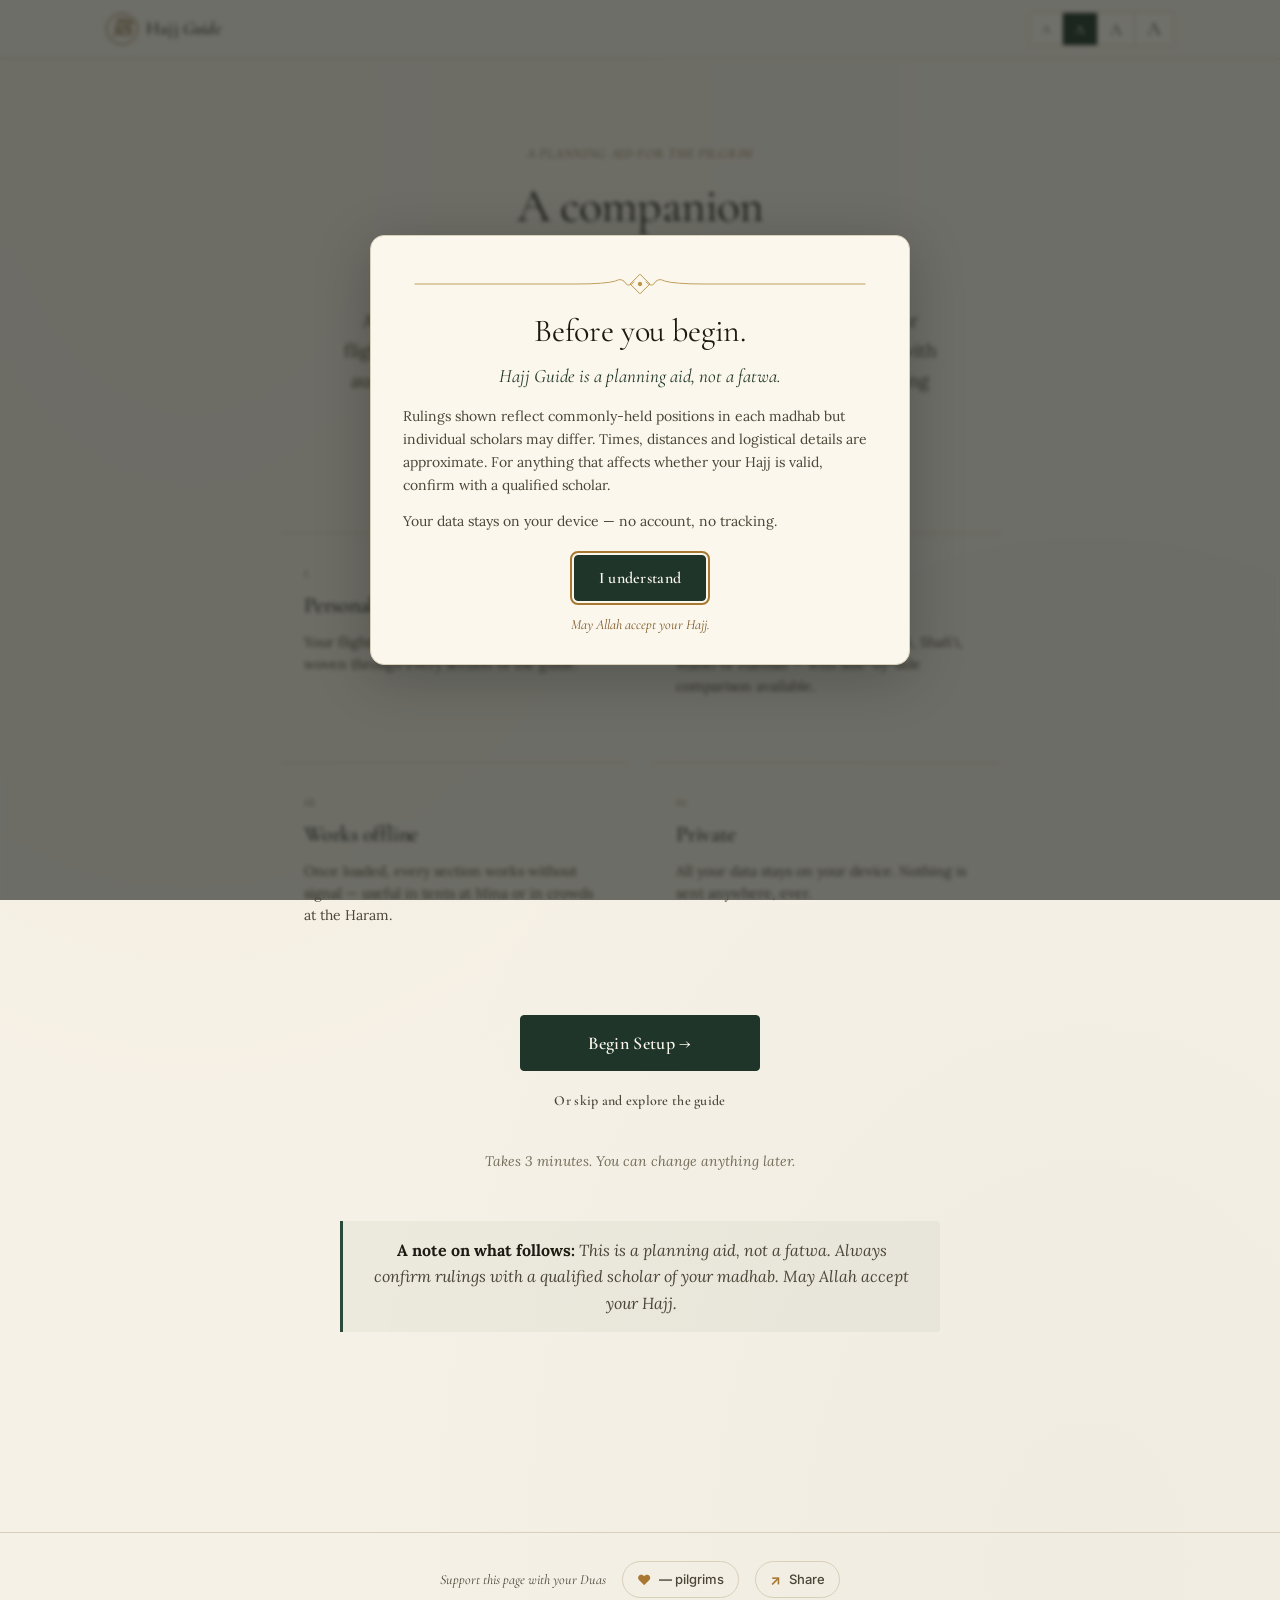
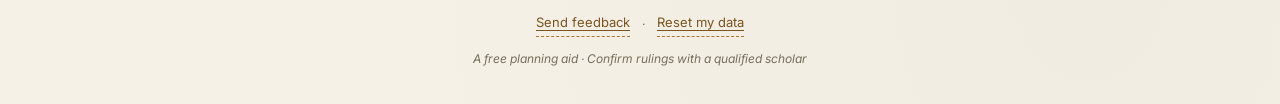
==== index.html @ a639a0db "Rollback v2.5 — restore v2.4 working state" ====
<!DOCTYPE html>
<html lang="en">
<head>
<meta charset="UTF-8">
<meta name="viewport" content="width=device-width, initial-scale=1, viewport-fit=cover">
<meta name="theme-color" content="#f6f1e6">

<title>Hajj Guide · A personalised companion for pilgrims</title>
<meta name="description" content="A free, personalised Hajj companion. Itinerary built around your flight dates, duas with audio, rulings by madhab, packing checklist, maps and notes. Works offline.">

<!-- Canonical -->
<link rel="canonical" href="https://hajjguide.net/">

<!-- Open Graph / WhatsApp / Facebook / iMessage -->
<meta property="og:type" content="website">
<meta property="og:url" content="https://hajjguide.net/">
<meta property="og:title" content="Hajj Guide · A personalised companion for pilgrims">
<meta property="og:description" content="A free, personalised Hajj companion. Itinerary, duas with audio, rulings by madhab, packing checklist, maps and notes. Works offline.">
<meta property="og:image" content="https://hajjguide.net/icons/icon-512.png">
<meta property="og:image:width" content="512">
<meta property="og:image:height" content="512">
<meta property="og:locale" content="en_GB">
<meta property="og:site_name" content="Hajj Guide">

<!-- Twitter -->
<meta name="twitter:card" content="summary">
<meta name="twitter:title" content="Hajj Guide · A personalised companion for pilgrims">
<meta name="twitter:description" content="Itinerary built around your flight dates, duas with audio, rulings by madhab, packing checklist, maps and notes. Works offline. Free.">
<meta name="twitter:image" content="https://hajjguide.net/icons/icon-512.png">

<link rel="manifest" href="./manifest.json">
<link rel="icon" type="image/svg+xml" href="./icons/icon.svg">
<link rel="apple-touch-icon" href="./icons/icon-192.png">

<!-- Fonts -->
<link rel="preconnect" href="https://fonts.googleapis.com">
<link rel="preconnect" href="https://fonts.gstatic.com" crossorigin>
<link href="https://fonts.googleapis.com/css2?family=Cormorant+Garamond:ital,wght@0,400;0,500;0,600;1,400&family=Inter:wght@400;500;600&family=Lora:ital,wght@0,400;0,500;1,400&family=Amiri:ital,wght@0,400;0,700;1,400&display=swap" rel="stylesheet">

<link rel="stylesheet" href="./css/styles.css">
<link rel="stylesheet" href="./css/print.css" media="print">
</head>
<body class="onboarding-page">

<header class="site-header no-print">
  <div class="site-header__inner">
    <a href="./index.html" class="site-header__brand">
      <span class="site-header__mark">ﷺ</span>
      <span class="site-header__title">Hajj <em>Guide</em></span>
    </a>
    <div class="site-header__actions">
      <div id="fontsize-host" aria-label="Text size"></div>
    </div>
  </div>
</header>

<main>
  <div class="container">

    <!-- Pre-onboarding intro (hidden once user clicks Begin) -->
    <section id="intro" class="intro">
      <div class="intro__inner">
        <span class="eyebrow">A planning aid for the pilgrim</span>
        <h1 class="display-1">A companion<br><em>for the journey of a lifetime.</em></h1>
        <p class="lead">
          A personalised guide to your Hajj — built around your dates, your flights, your madhab, your accommodation. Comprehensive duas with audio, day-by-day itinerary, packing checklist and notes. Everything works offline once loaded.
        </p>

        <div class="ornament" aria-hidden="true"><span class="ornament__symbol">۞</span></div>

        <div class="feature-grid">
          <div class="feature">
            <span class="feature__num">i.</span>
            <h3 class="feature__title">Personalised</h3>
            <p class="feature__body">Your flights, hotels and operator details — woven through every section of the guide.</p>
          </div>
          <div class="feature">
            <span class="feature__num">ii.</span>
            <h3 class="feature__title">Madhab-aware</h3>
            <p class="feature__body">Rulings reflect your school — Hanafi, Shafi'i, Maliki or Hanbali — with side-by-side comparison available.</p>
          </div>
          <div class="feature">
            <span class="feature__num">iii.</span>
            <h3 class="feature__title">Works offline</h3>
            <p class="feature__body">Once loaded, every section works without signal — useful in tents at Mina or in crowds at the Haram.</p>
          </div>
          <div class="feature">
            <span class="feature__num">iv.</span>
            <h3 class="feature__title">Private</h3>
            <p class="feature__body">All your data stays on your device. Nothing is sent anywhere, ever.</p>
          </div>
        </div>

        <div class="intro__actions">
          <button class="btn btn--primary btn--lg" id="btn-begin">Begin Setup →</button>
          <button class="btn btn--ghost" id="btn-skip-onboarding">Or skip and explore the guide</button>
        </div>

        <p class="text-mute italic text-center" style="margin-top: 32px; font-size: var(--fs-sm);">
          Takes 3 minutes. You can change anything later.
        </p>

        <div class="callout callout--info" style="margin-top: var(--space-7); max-width: 600px; margin-left: auto; margin-right: auto;">
          <p style="margin: 0;">
            <strong>A note on what follows:</strong> This is a planning aid, not a fatwa. Always confirm rulings with a qualified scholar of your madhab. May Allah accept your Hajj.
          </p>
        </div>
      </div>
    </section>

    <!-- Onboarding wizard (shown after Begin) -->
    <section id="onboarding-host" class="onboarding hidden"></section>

  </div>
</main>

<footer class="site-footer no-print" role="contentinfo">
  <div class="site-footer__row">
    <span class="site-footer__preamble">Support this page with your Duas</span>
    <button type="button" class="like-btn" data-like-button aria-label="Like this guide">
      <span class="like-btn__heart" aria-hidden="true">♥</span>
      <span><span data-like-count>—</span> pilgrims</span>
    </button>
    <button type="button" class="share-btn" data-share-button aria-label="Share this guide">
      <span class="share-btn__icon" aria-hidden="true">↗</span>
      <span>Share</span>
    </button>
  </div>
  <div class="site-footer__row site-footer__row--secondary">
    <a class="site-footer__link" href="mailto:ach@goindigo.co.uk?subject=Hajj%20Guide%20feedback">Send feedback</a>
    <span class="site-footer__sep" aria-hidden="true">·</span>
    <a class="site-footer__link" href="#" id="reset-link">Reset my data</a>
  </div>
  <div class="site-footer__caption">A free planning aid · Confirm rulings with a qualified scholar</div>
</footer>

<!--
  Config: in production, /js/config.js is served dynamically by the Cloudflare
  Worker (_worker.js) using the GOOGLE_MAPS_API_KEY secret. Loaded synchronously
  so window.APP_CONFIG is populated before any other script runs.
  config.example.js loads first as a local-dev fallback.
-->
<script src="./js/config.example.js"></script>
<script src="./js/config.js"></script>

<!-- Core modules -->
<script src="./js/utils.js"></script>
<script src="./js/store.js"></script>
<script src="./js/maps.js"></script>
<script src="./js/fontsize.js"></script>
<script src="./js/disclaimer.js"></script>
<script src="./js/like.js"></script>
<script src="./js/share.js"></script>
<script src="./js/onboarding.js"></script>

<script>
(function() {
  'use strict';

  // Initialise font-size first (applies stored scale immediately)
  FontSize.init();

  // Render font-size control in header
  FontSize.renderControl(document.getElementById('fontsize-host'));

  // Initialise Maps (loads Places API if key configured)
  if (window.Maps && Maps.init) Maps.init();

  // v2.1 — wire up like button
  if (window.Like && Like.init) Like.init();

  // v2.3 — wire up share button
  if (window.Share && Share.init) Share.init();

  // v2.2 — first-visit disclaimer
  if (window.Disclaimer && Disclaimer.init) Disclaimer.init();

  // If user already onboarded, allow them to go straight to the app
  if (Store.isOnboarded()) {
    var skipBtn = document.getElementById('btn-skip-onboarding');
    skipBtn.textContent = 'Continue to your guide →';
    skipBtn.classList.remove('btn--ghost');
    skipBtn.classList.add('btn--secondary');

    var beginBtn = document.getElementById('btn-begin');
    beginBtn.textContent = 'Edit my setup';
  }

  // Begin → show wizard
  document.getElementById('btn-begin').addEventListener('click', function() {
    document.getElementById('intro').classList.add('hidden');
    var host = document.getElementById('onboarding-host');
    host.classList.remove('hidden');
    Onboarding.init(host);
    window.scrollTo({ top: 0, behavior: 'smooth' });
  });

  // Skip → straight to app
  document.getElementById('btn-skip-onboarding').addEventListener('click', function() {
    Store.set({ onboarded: true });
    window.location.href = './app.html';
  });

  // Reset
  document.getElementById('reset-link').addEventListener('click', function(e) {
    e.preventDefault();
    if (confirm('This will clear all your saved data — flights, notes, packing list. Continue?')) {
      Store.reset();
      if (window.Disclaimer && Disclaimer.reset) Disclaimer.reset();
      // Also clear caches if available
      if ('caches' in window) {
        caches.keys().then(function(keys) {
          keys.forEach(function(k) { caches.delete(k); });
        });
      }
      window.location.reload();
    }
  });

  // Register service worker (offline)
  if ('serviceWorker' in navigator) {
    window.addEventListener('load', function() {
      navigator.serviceWorker.register('./js/sw.js').catch(function(err) {
        console.log('SW registration failed:', err);
      });
    });
  }
})();
</script>

<!--
  v2.1 — Cloudflare Web Analytics
  After enabling Web Analytics on hajjguide.net in the Cloudflare dashboard
  (Analytics → Web Analytics → Add a site), copy the beacon token they
  give you and uncomment the line below, replacing YOUR_BEACON_TOKEN.
  Privacy-first, no cookies, no PII.
-->
<!-- <script defer src="https://static.cloudflareinsights.com/beacon.min.js" data-cf-beacon='{"token": "YOUR_BEACON_TOKEN"}'></script> -->

</body>
</html>
---- css/styles.css ----
/* =============================================================
   HAJJ COMPANION — MAIN STYLESHEET
   Editorial-refined aesthetic. Mobile-first.
   ============================================================= */

:root {
  /* Palette — warm parchment, deep ink, ottoman green, brass */
  --bg: #f6f1e6;
  --bg-soft: #efe8d8;
  --paper: #fbf7ec;
  --ink: #1d1a14;
  --ink-soft: #4a4536;
  --ink-mute: #756e5b;
  --rule: #d8cfb8;
  --rule-soft: #e6dfc9;
  --green: #2c4a3a;
  --green-deep: #1f3529;
  --green-soft: #4a6b56;
  --brass: #a87833;
  --brass-deep: #7a5421;
  --crimson: #8a3324;
  --highlight: #f0e6c9;

  /* Madhab accents */
  --madhab-hanafi: #2c4a3a;
  --madhab-shafi: #4a5d8a;
  --madhab-maliki: #8a5a2c;
  --madhab-hanbali: #6b3a4a;

  /* Font-size scaling — controlled by user A−/A/A+/A++ control */
  --fs-scale: 1;
  --fs-base: calc(16px * var(--fs-scale));
  --fs-sm: calc(14px * var(--fs-scale));
  --fs-xs: calc(12px * var(--fs-scale));
  --fs-lg: calc(18px * var(--fs-scale));
  --fs-xl: calc(22px * var(--fs-scale));
  --fs-2xl: calc(28px * var(--fs-scale));
  --fs-3xl: calc(36px * var(--fs-scale));
  --fs-4xl: calc(48px * var(--fs-scale));
  --fs-arabic: calc(28px * var(--fs-scale));

  /* Spacing */
  --space-1: 4px;
  --space-2: 8px;
  --space-3: 12px;
  --space-4: 16px;
  --space-5: 24px;
  --space-6: 32px;
  --space-7: 48px;
  --space-8: 64px;

  /* Layout */
  --maxw: 880px;
  --maxw-wide: 1100px;
  --radius: 4px;
  --radius-lg: 12px;
}

/* =============================================================
   RESET & BASE
   ============================================================= */

*, *::before, *::after {
  box-sizing: border-box;
}

html {
  -webkit-text-size-adjust: 100%;
  scroll-behavior: smooth;
}

body {
  margin: 0;
  font-family: 'Lora', Georgia, 'Times New Roman', serif;
  font-size: var(--fs-base);
  line-height: 1.65;
  color: var(--ink);
  background: var(--bg);
  background-image:
    radial-gradient(at 15% 8%, rgba(168, 120, 51, 0.04) 0%, transparent 50%),
    radial-gradient(at 85% 92%, rgba(44, 74, 58, 0.03) 0%, transparent 50%);
  -webkit-font-smoothing: antialiased;
  -moz-osx-font-smoothing: grayscale;
}

h1, h2, h3, h4, h5, h6 {
  font-family: 'Cormorant Garamond', 'Times New Roman', serif;
  font-weight: 500;
  color: var(--ink);
  line-height: 1.2;
  margin: 0 0 var(--space-4);
  letter-spacing: -0.01em;
}

h1 { font-size: var(--fs-3xl); font-weight: 400; }
h2 { font-size: var(--fs-2xl); font-weight: 500; }
h3 { font-size: var(--fs-xl); font-weight: 500; }
h4 { font-size: var(--fs-lg); font-weight: 600; }

p { margin: 0 0 var(--space-4); }

a {
  color: var(--green);
  text-decoration: underline;
  text-decoration-thickness: 1px;
  text-underline-offset: 2px;
  transition: color 0.15s;
}
a:hover { color: var(--brass-deep); }

button {
  font-family: inherit;
  font-size: inherit;
  cursor: pointer;
}

/* =============================================================
   TYPOGRAPHY UTILITIES
   ============================================================= */

.display {
  font-family: 'Cormorant Garamond', serif;
  font-weight: 400;
  letter-spacing: -0.01em;
}

.eyebrow {
  font-family: 'Cormorant Garamond', serif;
  font-style: italic;
  font-size: var(--fs-sm);
  color: var(--brass-deep);
  letter-spacing: 0.05em;
  text-transform: uppercase;
  font-variant: small-caps;
}

.arabic {
  font-family: 'Amiri', 'Scheherazade New', 'Traditional Arabic', serif;
  font-size: var(--fs-arabic);
  line-height: 2;
  direction: rtl;
  text-align: right;
  color: var(--ink);
  font-weight: 400;
}

.transliteration {
  font-style: italic;
  color: var(--ink-soft);
  font-size: calc(var(--fs-base) * 1.05);
  line-height: 1.7;
}

.translation {
  color: var(--ink);
}

/* =============================================================
   LAYOUT
   ============================================================= */

.container {
  width: 100%;
  max-width: var(--maxw);
  margin: 0 auto;
  padding: 0 var(--space-4);
}

.container-wide {
  max-width: var(--maxw-wide);
}

main {
  padding: var(--space-6) 0 var(--space-8);
}

section + section {
  margin-top: var(--space-7);
}

/* =============================================================
   HEADER & NAV
   ============================================================= */

.site-header {
  position: sticky;
  top: 0;
  z-index: 100;
  background: rgba(246, 241, 230, 0.92);
  backdrop-filter: blur(12px);
  -webkit-backdrop-filter: blur(12px);
  border-bottom: 1px solid var(--rule);
}

.site-header__inner {
  display: flex;
  align-items: center;
  justify-content: space-between;
  gap: var(--space-3);
  padding: var(--space-3) var(--space-4);
  max-width: var(--maxw-wide);
  margin: 0 auto;
}

.site-header__brand {
  display: flex;
  align-items: center;
  gap: var(--space-2);
  text-decoration: none;
  color: var(--ink);
}

.site-header__mark {
  width: 32px;
  height: 32px;
  border: 1px solid var(--brass-deep);
  border-radius: 50%;
  display: grid;
  place-items: center;
  font-family: 'Cormorant Garamond', serif;
  font-size: 18px;
  color: var(--brass-deep);
  font-style: italic;
  flex-shrink: 0;
}

.site-header__title {
  font-family: 'Cormorant Garamond', serif;
  font-size: var(--fs-lg);
  font-weight: 500;
  letter-spacing: 0.01em;
}

.site-header__actions {
  display: flex;
  align-items: center;
  gap: var(--space-2);
}

/* Tab nav (within main app) */
/* =============================================================
   TAB NAVIGATION
   v2: more visible — larger Inter text, better contrast,
   subtle pill background on active, scroll-edge fades on overflow.
   ============================================================= */

.tab-nav {
  background: var(--paper);
  border-bottom: 1px solid var(--rule);
  position: sticky;
  top: 57px;
  z-index: 90;
  /* The strip below will read this for sticky offset */
  --tab-nav-height: 56px;
}

.tab-nav__inner {
  max-width: var(--maxw-wide);
  margin: 0 auto;
  padding: 0 var(--space-2);
  display: flex;
  gap: 2px;
  overflow-x: auto;
  scrollbar-width: none;
  -ms-overflow-style: none;
  /* Edge fade hints there's more content to scroll */
  -webkit-mask-image: linear-gradient(
    to right,
    transparent 0,
    #000 16px,
    #000 calc(100% - 16px),
    transparent 100%
  );
  mask-image: linear-gradient(
    to right,
    transparent 0,
    #000 16px,
    #000 calc(100% - 16px),
    transparent 100%
  );
}

.tab-nav__inner::-webkit-scrollbar { display: none; }

.tab-nav__btn {
  flex: 0 0 auto;
  background: transparent;
  border: none;
  padding: 14px 16px;
  /* Switched from Cormorant Garamond → Inter for crispness at this size */
  font-family: 'Inter', -apple-system, system-ui, sans-serif;
  font-size: 15px;
  font-weight: 500;
  color: var(--ink-soft);
  border-bottom: 2px solid transparent;
  white-space: nowrap;
  transition: color 0.18s ease, background 0.18s ease, border-color 0.18s ease;
  letter-spacing: 0.005em;
  border-radius: 6px 6px 0 0;
  min-height: 48px;
  position: relative;
}

.tab-nav__btn:hover {
  color: var(--ink);
  background: rgba(74, 93, 74, 0.04);
}

.tab-nav__btn.is-active {
  color: var(--green-deep);
  font-weight: 600;
  background: rgba(74, 93, 74, 0.06);
  border-bottom-color: var(--brass);
}

/* Active tab gets a slightly thicker underline for emphasis */
.tab-nav__btn.is-active::after {
  content: '';
  position: absolute;
  left: 16px;
  right: 16px;
  bottom: -1px;
  height: 2px;
  background: var(--brass);
  border-radius: 2px 2px 0 0;
}

/* On mobile: keep all tabs comfortable and fingers-friendly */
@media (max-width: 720px) {
  .tab-nav__btn {
    padding: 12px 14px;
    font-size: 14px;
    min-height: 44px;
  }
}

/* =============================================================
   BUTTONS
   ============================================================= */

.btn {
  display: inline-flex;
  align-items: center;
  justify-content: center;
  gap: var(--space-2);
  padding: var(--space-3) var(--space-5);
  font-family: 'Cormorant Garamond', serif;
  font-size: var(--fs-base);
  font-weight: 600;
  letter-spacing: 0.02em;
  border: 1px solid transparent;
  border-radius: var(--radius);
  cursor: pointer;
  transition: all 0.15s;
  text-decoration: none;
  background: none;
}

.btn--primary {
  background: var(--green-deep);
  color: var(--paper);
  border-color: var(--green-deep);
}

.btn--primary:hover {
  background: var(--green);
  color: var(--paper);
}

.btn--secondary {
  background: transparent;
  color: var(--green-deep);
  border-color: var(--green-deep);
}

.btn--secondary:hover {
  background: var(--green-deep);
  color: var(--paper);
}

.btn--ghost {
  background: transparent;
  color: var(--ink-soft);
  padding: var(--space-2) var(--space-3);
  font-size: var(--fs-sm);
}

.btn--ghost:hover {
  color: var(--ink);
  background: var(--bg-soft);
}

.btn--icon {
  padding: var(--space-2);
  width: 40px;
  height: 40px;
  border-radius: 50%;
  border: 1px solid var(--rule);
  background: var(--paper);
  color: var(--ink-soft);
}

.btn--icon:hover {
  background: var(--bg-soft);
  border-color: var(--ink-mute);
  color: var(--ink);
}

.btn--lg {
  padding: var(--space-4) var(--space-6);
  font-size: var(--fs-lg);
}

.btn--block {
  width: 100%;
}

.btn:disabled {
  opacity: 0.5;
  cursor: not-allowed;
}

/* =============================================================
   FORM ELEMENTS
   ============================================================= */

.field {
  display: flex;
  flex-direction: column;
  gap: var(--space-2);
  margin-bottom: var(--space-4);
}

.field__label {
  font-family: 'Cormorant Garamond', serif;
  font-size: var(--fs-base);
  font-weight: 600;
  color: var(--ink);
  letter-spacing: 0.01em;
}

.field__hint {
  font-size: var(--fs-sm);
  color: var(--ink-mute);
  font-style: italic;
}

.input,
.select,
.textarea,
.field__input {
  width: 100%;
  padding: var(--space-3) var(--space-4);
  font-family: 'Lora', serif;
  font-size: var(--fs-base);
  color: var(--ink);
  background: var(--paper);
  border: 1px solid var(--rule);
  border-radius: var(--radius);
  transition: border-color 0.15s, background 0.15s;
  /* Make sure the box-sizing is consistent across all inputs */
  box-sizing: border-box;
}

.input:focus,
.select:focus,
.textarea:focus,
.field__input:focus {
  outline: none;
  border-color: var(--green-deep);
  background: var(--bg);
}

.textarea {
  resize: vertical;
  min-height: 100px;
  font-family: inherit;
}

/* v2.3 — Native <select> needs special handling: remove browser chrome,
   add a custom chevron via a background-image SVG so the select looks
   identical to a text input. Same for selects rendered with .field__input.

   Note: the < and > characters in the data URI MUST be percent-encoded
   (%3C / %3E) — without encoding, some Chromium builds render a fallback
   diagonal-stripe pattern when the dropdown is in its open/focused state. */
select.field__input,
select.select {
  -webkit-appearance: none;
  -moz-appearance: none;
  appearance: none;
  background-image: url("data:image/svg+xml;utf8,%3Csvg xmlns='http://www.w3.org/2000/svg' width='14' height='8' viewBox='0 0 14 8'%3E%3Cpath d='M1 1.5L7 6.5L13 1.5' stroke='%237a7c75' stroke-width='1.5' fill='none' stroke-linecap='round' stroke-linejoin='round'/%3E%3C/svg%3E");
  background-repeat: no-repeat;
  background-position: right 14px center;
  padding-right: 38px;
  cursor: pointer;
}
select.field__input:focus,
select.select:focus {
  /* Slightly darker chevron when focused */
  background-image: url("data:image/svg+xml;utf8,%3Csvg xmlns='http://www.w3.org/2000/svg' width='14' height='8' viewBox='0 0 14 8'%3E%3Cpath d='M1 1.5L7 6.5L13 1.5' stroke='%232f3d2f' stroke-width='1.5' fill='none' stroke-linecap='round' stroke-linejoin='round'/%3E%3C/svg%3E");
  /* Re-assert background-repeat and background-position because the parent
     `.field__input:focus` rule uses the `background:` shorthand which resets
     all background-* longhand properties to their defaults (repeat at 0% 0%).
     Without this, the chevron tiles across the whole select and looks like a
     diagonal-stripe texture when the native dropdown is open. */
  background-repeat: no-repeat;
  background-position: right 14px center;
}

/* v2.3 — When a date input is rendered inline as .field__input it inherits
   the right styling but the browser's date picker icon needs space; the
   default picker is fine, just ensure the input doesn't look squashed. */
input[type="date"].field__input,
input[type="time"].field__input {
  /* Some browsers render the picker icon in slightly different positions */
  font-family: 'Inter', system-ui, sans-serif;
  font-size: var(--fs-base);
}

.input-row {
  display: grid;
  grid-template-columns: 1fr 1fr;
  gap: var(--space-3);
}

@media (max-width: 480px) {
  .input-row { grid-template-columns: 1fr; }
}

/* v2.1 — smart flight helpers */
.flight-hint {
  margin-top: 6px;
  font-size: 12px;
  line-height: 1.5;
  color: var(--ink-mute);
  min-height: 0;
}
.flight-hint:empty { display: none; }
.flight-hint__row {
  display: flex;
  flex-wrap: wrap;
  align-items: center;
  gap: 8px 12px;
}
.flight-hint__airline {
  color: var(--ink-soft);
  font-style: italic;
}
.flight-hint__airline strong {
  color: var(--green-deep);
  font-style: normal;
  font-weight: 600;
}
.flight-hint__verify {
  font-size: 11px;
  font-weight: 500;
  color: var(--brass-deep);
  text-decoration: none;
  border-bottom: 1px dashed var(--brass);
  padding-bottom: 1px;
}
.flight-hint__verify:hover {
  color: var(--ink);
  border-bottom-color: var(--ink);
}

.flight-warning {
  margin-top: var(--space-3);
  padding: 10px 14px;
  background: #fdf3e3;
  border-left: 3px solid #c08930;
  border-radius: 0 6px 6px 0;
  font-size: 13px;
  color: #6b4d11;
  font-style: italic;
}
.flight-warning.hidden { display: none; }

/* Radio / option grid */
.option-grid {
  display: grid;
  grid-template-columns: repeat(auto-fit, minmax(140px, 1fr));
  gap: var(--space-3);
}

.option-card {
  position: relative;
  display: flex;
  flex-direction: column;
  gap: var(--space-1);
  padding: var(--space-4);
  background: var(--paper);
  border: 1px solid var(--rule);
  border-radius: var(--radius);
  cursor: pointer;
  transition: all 0.15s;
}

.option-card input {
  position: absolute;
  opacity: 0;
  pointer-events: none;
}

.option-card:hover {
  border-color: var(--ink-mute);
  background: var(--bg-soft);
}

.option-card.is-selected {
  border-color: var(--green-deep);
  background: var(--highlight);
  box-shadow: 0 0 0 2px var(--green-deep);
}

.option-card__title {
  font-family: 'Cormorant Garamond', serif;
  font-size: var(--fs-lg);
  font-weight: 600;
  color: var(--ink);
}

.option-card__hint {
  font-size: var(--fs-sm);
  color: var(--ink-mute);
}

/* =============================================================
   CARDS & PANELS
   ============================================================= */

.card {
  background: var(--paper);
  border: 1px solid var(--rule);
  border-radius: var(--radius);
  padding: var(--space-5);
}

.card + .card {
  margin-top: var(--space-4);
}

.callout {
  padding: var(--space-4) var(--space-5);
  border-left: 3px solid var(--brass);
  background: var(--highlight);
  border-radius: 0 var(--radius) var(--radius) 0;
  font-style: italic;
  color: var(--ink-soft);
  margin: var(--space-5) 0;
}

.callout--warn {
  border-left-color: var(--crimson);
  background: rgba(138, 51, 36, 0.06);
}

.callout--info {
  border-left-color: var(--green);
  background: rgba(44, 74, 58, 0.05);
}

.callout strong {
  color: var(--ink);
  font-style: normal;
}

/* =============================================================
   ORNAMENTAL ELEMENTS
   ============================================================= */

/* =============================================================
   ORNAMENTS
   v2: calligraphic SVG flourish replaces text symbol.
   Backwards-compatible: existing markup
     <div class="ornament"><span class="ornament__symbol">۞</span></div>
   still works — the inner span is hidden, the flourish renders via SVG.
   New simpler markup is just <div class="ornament"></div>.
   ============================================================= */

.ornament {
  display: block;
  position: relative;
  height: 28px;
  margin: var(--space-6) auto;
  max-width: 480px;
  /* Calligraphic flourish drawn as inline SVG background.
     Sage rules left and right, gold central lozenge, stroke caps.
     Encoded for cross-browser data-URI safety. */
  background-image: url("data:image/svg+xml;utf8,<svg xmlns='http://www.w3.org/2000/svg' viewBox='0 0 480 28' preserveAspectRatio='xMidYMid meet'><g fill='none' stroke='%23b8954a' stroke-linecap='round'><path d='M 12 14 Q 110 14 175 14 Q 205 14 215 11 Q 222 7 226 14 Q 229 17 234 12' stroke-width='0.9'/><path d='M 468 14 Q 370 14 305 14 Q 275 14 265 11 Q 258 7 254 14 Q 251 17 246 12' stroke-width='0.9'/></g><g fill='%23b8954a' stroke='%23b8954a' stroke-linejoin='round'><path d='M 240 4 L 250 14 L 240 24 L 230 14 Z' fill='none' stroke-width='1'/><circle cx='240' cy='14' r='1.8'/><circle cx='222' cy='14' r='1'/><circle cx='258' cy='14' r='1'/></g></svg>");
  background-repeat: no-repeat;
  background-position: center;
  background-size: contain;
}

/* Hide any legacy text symbol inside .ornament — the SVG carries the design */
.ornament__symbol {
  display: none;
}

/* Subtle variant — a single thin gold rule with a tiny lozenge.
   Use between paragraphs within a section, when the full flourish is too much. */
.ornament--mini {
  height: 14px;
  max-width: 280px;
  margin: var(--space-5) auto;
  background-image: url("data:image/svg+xml;utf8,<svg xmlns='http://www.w3.org/2000/svg' viewBox='0 0 280 14'><g fill='none' stroke='%23d8cfb8' stroke-width='0.5'><line x1='8' y1='7' x2='128' y2='7'/><line x1='152' y1='7' x2='272' y2='7'/></g><path d='M 140 3 L 144 7 L 140 11 L 136 7 Z' fill='%23b8954a' stroke='%23b8954a' stroke-width='0.6'/></svg>");
}

hr.rule {
  border: none;
  height: 1px;
  background: var(--rule);
  margin: var(--space-6) 0;
}

/* =============================================================
   LANDING PAGE
   ============================================================= */

.hero {
  padding: var(--space-8) 0 var(--space-7);
  text-align: center;
  position: relative;
}

.hero__eyebrow {
  margin-bottom: var(--space-3);
}

.hero__title {
  font-family: 'Cormorant Garamond', serif;
  font-size: clamp(2.5rem, 8vw, 4.5rem);
  font-weight: 400;
  line-height: 1.05;
  margin-bottom: var(--space-4);
  letter-spacing: -0.02em;
}

.hero__title em {
  font-style: italic;
  color: var(--brass-deep);
  font-weight: 400;
}

.hero__subtitle {
  font-size: var(--fs-lg);
  color: var(--ink-soft);
  max-width: 560px;
  margin: 0 auto var(--space-5);
  font-style: italic;
}

.hero__cta {
  display: flex;
  flex-wrap: wrap;
  gap: var(--space-3);
  justify-content: center;
  margin-top: var(--space-5);
}

.feature-grid {
  display: grid;
  grid-template-columns: repeat(auto-fit, minmax(240px, 1fr));
  gap: var(--space-5);
  margin: var(--space-7) 0;
}

.feature {
  text-align: left;
  padding: var(--space-5);
  border-top: 1px solid var(--rule);
}

.feature__num {
  font-family: 'Cormorant Garamond', serif;
  font-style: italic;
  font-size: var(--fs-sm);
  color: var(--brass-deep);
  letter-spacing: 0.05em;
}

.feature__title {
  font-family: 'Cormorant Garamond', serif;
  font-size: var(--fs-xl);
  font-weight: 500;
  margin: var(--space-2) 0 var(--space-3);
}

.feature__body {
  font-size: var(--fs-sm);
  color: var(--ink-soft);
  line-height: 1.6;
}

/* =============================================================
   ONBOARDING
   ============================================================= */

.onboarding {
  max-width: 640px;
  margin: 0 auto;
  padding: var(--space-6) var(--space-4) var(--space-8);
}

.onboarding__progress {
  display: flex;
  gap: var(--space-2);
  margin-bottom: var(--space-6);
}

.onboarding__progress span {
  flex: 1;
  height: 3px;
  background: var(--rule);
  border-radius: 2px;
}

.onboarding__progress span.is-done {
  background: var(--brass);
}

.onboarding__progress span.is-current {
  background: var(--green-deep);
}

.onboarding__step {
  display: none;
  animation: fadeIn 0.3s ease;
}

.onboarding__step.is-active {
  display: block;
}

@keyframes fadeIn {
  from { opacity: 0; transform: translateY(8px); }
  to { opacity: 1; transform: translateY(0); }
}

.onboarding__step-num {
  font-family: 'Cormorant Garamond', serif;
  font-style: italic;
  font-size: var(--fs-base);
  color: var(--brass-deep);
}

.onboarding__step-title {
  font-family: 'Cormorant Garamond', serif;
  font-size: var(--fs-2xl);
  font-weight: 500;
  margin: var(--space-1) 0 var(--space-3);
}

.onboarding__step-desc {
  color: var(--ink-soft);
  font-style: italic;
  margin-bottom: var(--space-5);
}

.onboarding__nav {
  display: flex;
  justify-content: space-between;
  align-items: center;
  margin-top: var(--space-6);
  padding-top: var(--space-5);
  border-top: 1px solid var(--rule);
}

/* =============================================================
   JOURNEY MAP (v2)
   Hero infographic at the top of the Itinerary tab + sticky strip
   for quick navigation between major locations.
   ============================================================= */

.journey-hero {
  margin: var(--space-5) 0 var(--space-3);
}
.journey-hero__inner {
  background: #fdfbf6;
  border: 1px solid var(--rule);
  border-radius: var(--radius-lg, 12px);
  padding: var(--space-5) var(--space-4);
}
.journey-hero__inner svg {
  display: block;
  width: 100%;
  height: auto;
}
.journey-hero__caption {
  font-family: 'Cormorant Garamond', Georgia, serif;
  font-style: italic;
  text-align: center;
  font-size: 14px;
  color: var(--ink-soft);
  line-height: 1.55;
  margin: var(--space-3) auto 0;
  max-width: 560px;
}
.journey-hero__caption em {
  color: var(--ink);
  font-style: italic;
  font-weight: 500;
}

/* SVG-internal text classes used by renderJourneyMapHero() */
.jh-title {
  font-family: 'Cormorant Garamond', Georgia, serif;
  font-size: 16px;
  font-style: italic;
  fill: #2d322d;
}
.jh-region {
  font-family: 'Cormorant Garamond', Georgia, serif;
  font-size: 22px;
  fill: #1a1d1a;
}
.jh-region-sub {
  font-family: 'Inter', sans-serif;
  font-size: 10px;
  fill: #8a8d85;
  letter-spacing: 0.1em;
}
.jh-pin {
  font-family: 'Inter', sans-serif;
  font-size: 11px;
  font-weight: 500;
  fill: #1a1d1a;
}
.jh-pin-sub {
  font-family: 'Inter', sans-serif;
  font-size: 9px;
  fill: #8a8d85;
}
.jh-path-label {
  font-family: 'Cormorant Garamond', Georgia, serif;
  font-size: 13px;
  font-style: italic;
  fill: #8c6f33;
}
.jh-day text {
  font-family: 'Cormorant Garamond', Georgia, serif;
  font-size: 11px;
  font-style: italic;
  fill: #a85d3c;
}
.jh-legend-title {
  font-family: 'Inter', sans-serif;
  font-size: 10px;
  font-weight: 600;
  letter-spacing: 0.1em;
  fill: var(--ink-soft);
}
.jh-legend {
  font-family: 'Inter', sans-serif;
  font-size: 10px;
  fill: var(--ink-soft);
}
.jh-legend-day {
  font-family: 'Cormorant Garamond', Georgia, serif;
  font-size: 9px;
  font-style: italic;
  fill: #a85d3c;
}

/* ---- Sticky journey strip ---- */
.journey-strip {
  position: sticky;
  top: calc(57px + 56px);  /* site header + tab nav */
  z-index: 80;
  background: var(--paper);
  border-top: 1px solid var(--rule-soft);
  border-bottom: 1px solid var(--rule-soft);
  margin: 0 calc(-1 * var(--space-2)) var(--space-4);
  padding: 0 var(--space-2);
}
.journey-strip__inner {
  max-width: var(--maxw-wide);
  margin: 0 auto;
  display: flex;
  align-items: center;
  gap: 4px;
  overflow-x: auto;
  scrollbar-width: none;
  -ms-overflow-style: none;
  padding: 8px 4px;
  -webkit-mask-image: linear-gradient(to right, transparent 0, #000 12px, #000 calc(100% - 12px), transparent 100%);
  mask-image: linear-gradient(to right, transparent 0, #000 12px, #000 calc(100% - 12px), transparent 100%);
}
.journey-strip__inner::-webkit-scrollbar { display: none; }

.journey-strip__pin {
  flex: 0 0 auto;
  background: transparent;
  border: 1px solid transparent;
  border-radius: var(--radius);
  padding: 6px 10px;
  text-align: left;
  cursor: pointer;
  font-family: 'Inter', sans-serif;
  transition: background 0.18s ease, border-color 0.18s ease;
  display: flex;
  flex-direction: column;
  gap: 0;
  min-width: 0;
}
.journey-strip__pin:hover {
  background: rgba(74, 93, 74, 0.05);
}
.journey-strip__pin.is-active {
  background: rgba(184, 149, 74, 0.08);
  border-color: var(--brass);
}
.journey-strip__label {
  font-size: 12px;
  font-weight: 600;
  color: var(--ink);
  letter-spacing: 0.005em;
  white-space: nowrap;
}
.journey-strip__sub {
  font-size: 10px;
  color: var(--ink-mute);
  font-style: italic;
  white-space: nowrap;
  margin-top: 1px;
}
.journey-strip__pin.is-active .journey-strip__label {
  color: var(--brass-deep);
}
.journey-strip__sep {
  flex: 0 0 auto;
  color: var(--ink-mute);
  font-size: 14px;
  user-select: none;
  padding: 0 2px;
}

@media (max-width: 720px) {
  .journey-strip {
    /* Slightly tighter to fit on narrow screens */
    top: calc(57px + 44px);
  }
  .journey-strip__pin {
    padding: 5px 8px;
  }
  .journey-strip__label { font-size: 11px; }
  .journey-strip__sub { display: none; }   /* hide subtitle on mobile to save space */
  .journey-hero__inner { padding: var(--space-3) var(--space-2); }
}

/* =============================================================
   ITINERARY (DAY CARDS)
   ============================================================= */

.day-card {
  background: var(--paper);
  border: 1px solid var(--rule);
  border-radius: var(--radius);
  margin-bottom: var(--space-4);
  overflow: hidden;
  transition: border-color 0.15s;
}

.day-card.is-open {
  border-color: var(--brass);
}

.day-card__header {
  display: grid;
  grid-template-columns: auto 1fr auto;
  align-items: center;
  gap: var(--space-3);
  padding: var(--space-4) var(--space-5);
  cursor: pointer;
  background: none;
  border: none;
  width: 100%;
  text-align: left;
  color: var(--ink);
}

/* v2.3 — On narrow screens, stack the header vertically.
   The date column becomes a row at the top (Greg + Hijri inline),
   title sits on its own row, location can wrap beneath, chevron stays right.
   This stops the title and location from wrapping into too many lines. */
@media (max-width: 600px) {
  .day-card__header {
    grid-template-columns: 1fr auto;
    grid-template-areas:
      "date    chevron"
      "title   chevron"
      "loc     loc";
    align-items: start;
    gap: 6px var(--space-3);
    padding: var(--space-3) var(--space-4);
  }
  .day-card__date-col { grid-area: date; flex-direction: row; gap: 8px; align-items: baseline; min-width: 0; }
  .day-card__title    { grid-area: title; line-height: 1.25; }
  .day-card__location { grid-area: loc; padding-top: 2px; }
  .day-card__chevron  { grid-area: chevron; align-self: center; }

  .day-card__date-hijri {
    /* When inline with the Gregorian date, drop the prefix gap */
    margin-left: 4px;
  }
  .day-card__date-hijri::before {
    content: '· ';
    color: var(--ink-mute);
    margin-right: 2px;
  }
}

.day-card__date-col {
  display: flex;
  flex-direction: column;
  gap: 2px;
  min-width: 96px;
  flex: 0 0 auto;
}

.day-card__date {
  font-family: 'Cormorant Garamond', serif;
  font-style: italic;
  font-size: var(--fs-sm);
  color: var(--brass-deep);
  letter-spacing: 0.03em;
  min-width: 64px;
}

/* v2.2 — Hijri sub-label below Gregorian date */
.day-card__date-hijri {
  font-family: 'Inter', system-ui, sans-serif;
  font-size: 11px;
  font-weight: 400;
  color: var(--ink-mute);
  letter-spacing: 0.02em;
  font-style: normal;
  line-height: 1.2;
}

.day-card__title {
  font-family: 'Cormorant Garamond', serif;
  font-size: var(--fs-lg);
  font-weight: 500;
  color: var(--ink);
  margin: 0;
}

.day-card__location {
  display: block;
  font-size: var(--fs-sm);
  color: var(--ink-mute);
  font-style: italic;
  font-weight: normal;
}

.day-card__chevron {
  transition: transform 0.2s;
  color: var(--ink-mute);
}

.day-card.is-open .day-card__chevron {
  transform: rotate(180deg);
}

.day-card__body {
  display: grid;
  grid-template-rows: 0fr;
  border-top: 1px solid transparent;
  margin-top: 0;
  transition:
    grid-template-rows 0.32s cubic-bezier(0.22, 1, 0.36, 1),
    border-color 0.2s ease;
}
.day-card__body > .day-card__inner {
  overflow: hidden;
  padding: 0 var(--space-5);
  min-height: 0;
}

.day-card.is-open .day-card__body {
  grid-template-rows: 1fr;
  border-top-color: var(--rule-soft);
}
.day-card.is-open .day-card__inner {
  padding: var(--space-5);
}

/* Chevron rotation for open state */
.day-card__chevron {
  transition: transform 0.25s ease;
  display: inline-block;
}
.day-card.is-open .day-card__chevron {
  transform: rotate(180deg);
}

.timeline {
  list-style: none;
  padding: 0;
  margin: var(--space-3) 0;
  border-left: 1px dashed var(--rule);
}

.timeline li {
  position: relative;
  padding: var(--space-2) 0 var(--space-2) var(--space-5);
}

.timeline li::before {
  content: '';
  position: absolute;
  left: -4px;
  top: 18px;
  width: 7px;
  height: 7px;
  border-radius: 50%;
  background: var(--brass);
}

.timeline__time {
  font-family: 'Cormorant Garamond', serif;
  font-style: italic;
  color: var(--brass-deep);
  font-size: var(--fs-sm);
  margin-right: var(--space-2);
}

/* =============================================================
   DUA CARDS
   ============================================================= */

.dua-card {
  background: var(--paper);
  border: 1px solid var(--rule);
  border-radius: var(--radius);
  padding: var(--space-5);
  margin-bottom: var(--space-4);
}

.dua-card__header {
  display: flex;
  align-items: flex-start;
  justify-content: space-between;
  gap: var(--space-3);
  margin-bottom: var(--space-3);
  padding-bottom: var(--space-3);
  border-bottom: 1px solid var(--rule-soft);
}

.dua-card__title {
  font-family: 'Cormorant Garamond', serif;
  font-size: var(--fs-lg);
  font-weight: 600;
  margin: 0;
  color: var(--ink);
}

.dua-card__context {
  font-size: var(--fs-sm);
  color: var(--ink-mute);
  font-style: italic;
  margin-top: var(--space-1);
}

.dua-card__arabic {
  background: var(--bg-soft);
  padding: var(--space-4) var(--space-5);
  border-radius: var(--radius);
  margin: var(--space-3) 0;
}

.dua-card__source {
  font-size: var(--fs-xs);
  color: var(--ink-mute);
  font-style: italic;
  margin-top: var(--space-3);
  padding-top: var(--space-3);
  border-top: 1px solid var(--rule-soft);
}

.audio-controls {
  display: flex;
  align-items: center;
  gap: var(--space-2);
  flex-shrink: 0;
}

/* =============================================================
   MADHAB TOGGLE & RULING CARDS
   ============================================================= */

.madhab-bar {
  display: flex;
  gap: var(--space-1);
  background: var(--bg-soft);
  border: 1px solid var(--rule);
  border-radius: var(--radius);
  padding: var(--space-1);
  margin-bottom: var(--space-4);
}

.madhab-bar__btn {
  flex: 1;
  padding: var(--space-2) var(--space-3);
  font-family: 'Cormorant Garamond', serif;
  font-size: var(--fs-sm);
  font-weight: 600;
  background: transparent;
  border: none;
  border-radius: 2px;
  color: var(--ink-mute);
  cursor: pointer;
  transition: all 0.15s;
}

.madhab-bar__btn:hover {
  color: var(--ink);
}

.madhab-bar__btn.is-active {
  background: var(--paper);
  color: var(--green-deep);
  box-shadow: 0 1px 2px rgba(0, 0, 0, 0.06);
}

.ruling-card {
  background: var(--paper);
  border: 1px solid var(--rule);
  border-radius: var(--radius);
  padding: var(--space-4) var(--space-5);
  margin-bottom: var(--space-3);
  border-left: 3px solid var(--green-deep);
}

.ruling-card__topic {
  font-family: 'Cormorant Garamond', serif;
  font-size: var(--fs-base);
  font-weight: 700;
  color: var(--ink);
  margin: 0 0 var(--space-2);
  letter-spacing: 0.01em;
}

.ruling-card__text {
  color: var(--ink);
  font-size: var(--fs-base);
  line-height: 1.65;
  margin: 0;
}

.ruling-card__madhab {
  display: inline-block;
  font-family: 'Cormorant Garamond', serif;
  font-size: var(--fs-xs);
  font-style: italic;
  color: var(--brass-deep);
  margin-bottom: var(--space-2);
  letter-spacing: 0.05em;
  text-transform: uppercase;
  font-variant: small-caps;
}

/* =============================================================
   PACKING CHECKLIST
   ============================================================= */

.checklist-section {
  margin-bottom: var(--space-5);
  background: var(--paper);
  border: 1px solid var(--rule);
  border-radius: var(--radius);
  overflow: hidden;
}

.checklist-section__header {
  padding: var(--space-3) var(--space-5);
  background: var(--bg-soft);
  border-bottom: 1px solid var(--rule);
  display: flex;
  justify-content: space-between;
  align-items: center;
}

.checklist-section__title {
  font-family: 'Cormorant Garamond', serif;
  font-size: var(--fs-lg);
  font-weight: 500;
  margin: 0;
}

.checklist-section__progress {
  font-size: var(--fs-sm);
  color: var(--ink-mute);
  font-style: italic;
}

.checklist-items {
  list-style: none;
  padding: var(--space-3) var(--space-5);
  margin: 0;
}

.checklist-item {
  display: flex;
  align-items: flex-start;
  gap: var(--space-3);
  padding: var(--space-2) 0;
  border-bottom: 1px solid var(--rule-soft);
}

.checklist-item:last-child {
  border-bottom: none;
}

.checklist-item input[type="checkbox"] {
  width: 18px;
  height: 18px;
  flex-shrink: 0;
  margin-top: 4px;
  accent-color: var(--green-deep);
  cursor: pointer;
}

.checklist-item label {
  flex: 1;
  cursor: pointer;
  line-height: 1.5;
}

.checklist-item.is-done label {
  text-decoration: line-through;
  color: var(--ink-mute);
}

.checklist-item__note {
  display: block;
  font-size: var(--fs-sm);
  color: var(--ink-mute);
  font-style: italic;
}

/* =============================================================
   FONT SIZE CONTROL
   ============================================================= */

.fontsize-control {
  display: flex;
  gap: 1px;
  background: var(--rule);
  border-radius: var(--radius);
  overflow: hidden;
  border: 1px solid var(--rule);
}

.fontsize-control button {
  background: var(--paper);
  border: none;
  padding: var(--space-1) var(--space-3);
  font-family: 'Cormorant Garamond', serif;
  color: var(--ink-soft);
  cursor: pointer;
  transition: background 0.15s, color 0.15s;
}

.fontsize-control button:hover {
  background: var(--bg-soft);
  color: var(--ink);
}

.fontsize-control button.is-active {
  background: var(--green-deep);
  color: var(--paper);
}

.fontsize-control button:nth-child(1) { font-size: 12px; }
.fontsize-control button:nth-child(2) { font-size: 14px; }
.fontsize-control button:nth-child(3) { font-size: 17px; }
.fontsize-control button:nth-child(4) { font-size: 20px; }

/* =============================================================
   NOTES PANEL
   ============================================================= */

.notes-fab {
  position: fixed;
  bottom: var(--space-5);
  right: var(--space-5);
  width: 52px;
  height: 52px;
  border-radius: 50%;
  background: var(--green-deep);
  color: var(--paper);
  border: none;
  box-shadow: 0 4px 12px rgba(29, 26, 20, 0.2);
  cursor: pointer;
  z-index: 95;
  display: grid;
  place-items: center;
  transition: transform 0.15s, background 0.15s;
}

.notes-fab:hover {
  background: var(--green);
  transform: scale(1.05);
}

.notes-panel {
  position: fixed;
  top: 0;
  right: 0;
  bottom: 0;
  width: 100%;
  max-width: 420px;
  background: var(--paper);
  border-left: 1px solid var(--rule);
  box-shadow: -8px 0 24px rgba(29, 26, 20, 0.08);
  transform: translateX(100%);
  transition: transform 0.25s ease;
  z-index: 110;
  display: flex;
  flex-direction: column;
}

.notes-panel.is-open {
  transform: translateX(0);
}

.notes-panel__header {
  display: flex;
  justify-content: space-between;
  align-items: center;
  padding: var(--space-4) var(--space-5);
  border-bottom: 1px solid var(--rule);
}

.notes-panel__title {
  font-family: 'Cormorant Garamond', serif;
  font-size: var(--fs-xl);
  margin: 0;
}

.notes-panel__close {
  background: none;
  border: none;
  font-size: 24px;
  color: var(--ink-mute);
  cursor: pointer;
  padding: 0;
  width: 32px;
  height: 32px;
}

.notes-panel__body {
  flex: 1;
  overflow-y: auto;
  padding: var(--space-5);
}

.notes-panel__textarea {
  width: 100%;
  min-height: 60vh;
  border: none;
  resize: none;
  font-family: 'Lora', serif;
  font-size: var(--fs-base);
  color: var(--ink);
  background: transparent;
  line-height: 1.7;
}

.notes-panel__textarea:focus {
  outline: none;
}

.notes-panel__footer {
  padding: var(--space-3) var(--space-5);
  border-top: 1px solid var(--rule);
  font-size: var(--fs-sm);
  color: var(--ink-mute);
  font-style: italic;
}

/* =============================================================
   MAP EMBED
   ============================================================= */

.map-embed {
  width: 100%;
  height: 280px;
  border: 1px solid var(--rule);
  border-radius: var(--radius);
  overflow: hidden;
  background: var(--bg-soft);
  position: relative;
  margin: var(--space-3) 0;
}

.map-embed iframe {
  width: 100%;
  height: 100%;
  border: 0;
}

.map-embed__placeholder {
  display: grid;
  place-items: center;
  height: 100%;
  text-align: center;
  padding: var(--space-5);
  color: var(--ink-mute);
  font-style: italic;
}

/* =============================================================
   COUNTDOWN
   ============================================================= */

.countdown {
  display: grid;
  grid-template-columns: repeat(4, 1fr);
  gap: var(--space-2);
  max-width: 480px;
  margin: var(--space-5) auto;
}

.countdown__unit {
  text-align: center;
  padding: var(--space-3) var(--space-2);
  background: var(--paper);
  border: 1px solid var(--rule);
  border-radius: var(--radius);
}

.countdown__num {
  display: block;
  font-family: 'Cormorant Garamond', serif;
  font-size: var(--fs-3xl);
  font-weight: 400;
  color: var(--green-deep);
  line-height: 1;
}

.countdown__label {
  display: block;
  font-size: var(--fs-xs);
  color: var(--ink-mute);
  margin-top: var(--space-1);
  font-style: italic;
  letter-spacing: 0.05em;
  text-transform: uppercase;
}

/* v2: soft pulse on the live "seconds" number — confirms the countdown is alive
   without being distracting. The seconds unit gets data-unit="seconds" set in JS. */
@keyframes countdownPulse {
  0%, 100% { opacity: 1; }
  50%      { opacity: 0.55; }
}

.countdown__unit[data-unit="seconds"] .countdown__num {
  animation: countdownPulse 1s ease-in-out infinite;
  color: var(--brass-deep);
}

/* =============================================================
   TAB CONTENT
   v2: smoother fade-in with a subtle slide-up.
   ============================================================= */

.tab-content {
  display: none;
}

.tab-content.is-active {
  display: block;
  animation: tabIn 0.32s cubic-bezier(0.22, 1, 0.36, 1) both;
}

@keyframes tabIn {
  from {
    opacity: 0;
    transform: translateY(6px);
  }
  to {
    opacity: 1;
    transform: translateY(0);
  }
}

/* =============================================================
   UTILITIES
   ============================================================= */

.text-center { text-align: center; }
.text-mute { color: var(--ink-mute); }
.italic { font-style: italic; }
.mt-0 { margin-top: 0; }
.mb-0 { margin-bottom: 0; }
.flex { display: flex; }
.gap-2 { gap: var(--space-2); }
.gap-3 { gap: var(--space-3); }
.justify-between { justify-content: space-between; }
.items-center { align-items: center; }
.flex-wrap { flex-wrap: wrap; }

/* =============================================================
   MOBILE OPTIMIZATIONS
   ============================================================= */

@media (max-width: 640px) {
  :root {
    --fs-3xl: calc(28px * var(--fs-scale));
    --fs-4xl: calc(36px * var(--fs-scale));
  }

  main { padding: var(--space-5) 0 var(--space-7); }

  .container { padding: 0 var(--space-3); }

  .hero { padding: var(--space-6) 0 var(--space-5); }

  .site-header__title { display: none; }

  .tab-nav { top: 49px; }

  .tab-nav__btn { padding: var(--space-2) var(--space-3); font-size: var(--fs-sm); }

  .day-card__header { padding: var(--space-3) var(--space-4); }
  .day-card__body { padding: var(--space-4); padding-top: var(--space-4); }

  .dua-card { padding: var(--space-4); }
  .dua-card__arabic { padding: var(--space-3) var(--space-4); }

  .arabic { font-size: calc(24px * var(--fs-scale)); }

  .countdown { grid-template-columns: repeat(4, 1fr); gap: var(--space-1); }
  .countdown__num { font-size: var(--fs-2xl); }
  .countdown__unit { padding: var(--space-2) var(--space-1); }

  .notes-fab { width: 48px; height: 48px; bottom: var(--space-4); right: var(--space-4); }

  .feature-grid { gap: var(--space-3); }
  .feature { padding: var(--space-4); }
}

/* =============================================================
   ACCESSIBILITY
   ============================================================= */

.sr-only {
  position: absolute;
  width: 1px;
  height: 1px;
  padding: 0;
  margin: -1px;
  overflow: hidden;
  clip: rect(0,0,0,0);
  white-space: nowrap;
  border: 0;
}

:focus-visible {
  outline: 2px solid var(--brass);
  outline-offset: 2px;
}

@media (prefers-reduced-motion: reduce) {
  *, *::before, *::after {
    animation-duration: 0.01ms !important;
    transition-duration: 0.01ms !important;
  }
}

/* =============================================================
   LANDING / INTRO PAGE
   ============================================================= */

.intro {
  padding: var(--space-7) 0 var(--space-8);
  text-align: center;
}

.intro__inner {
  max-width: 720px;
  margin: 0 auto;
}

.intro h1.display-1 {
  font-family: 'Cormorant Garamond', serif;
  font-size: var(--fs-4xl);
  font-weight: 400;
  line-height: 1.05;
  letter-spacing: -0.02em;
  margin: var(--space-4) 0 var(--space-5);
  color: var(--ink);
}

.intro h1.display-1 em {
  font-style: italic;
  color: var(--brass-deep);
  font-weight: 400;
}

.intro .lead {
  font-family: 'Lora', serif;
  font-size: var(--fs-lg);
  line-height: 1.65;
  color: var(--ink-soft);
  max-width: 56ch;
  margin: 0 auto var(--space-5);
}

.intro__actions {
  display: flex;
  flex-direction: column;
  gap: var(--space-3);
  align-items: center;
  margin-top: var(--space-6);
}

.intro__actions .btn--lg {
  min-width: 240px;
}

.intro .feature-grid {
  text-align: left;
}

/* Site footer */
.site-footer {
  padding: var(--space-6) 0;
  margin-top: var(--space-8);
  border-top: 1px solid var(--rule);
  text-align: center;
}

.site-footer a {
  color: var(--brass-deep);
  text-decoration: underline;
  text-decoration-thickness: 1px;
  text-underline-offset: 3px;
}

/* Generic hidden util */
.hidden { display: none !important; }

/* Display utilities */
.display-1 {
  font-family: 'Cormorant Garamond', serif;
  font-size: var(--fs-4xl);
  font-weight: 400;
  letter-spacing: -0.02em;
  line-height: 1.05;
}

.lead {
  font-size: var(--fs-lg);
  line-height: 1.55;
  color: var(--ink-soft);
}

/* =============================================================
   APP SHELL — used in app.html
   ============================================================= */

.app-page main {
  padding-top: var(--space-5);
}

.tab-content > section {
  margin-bottom: var(--space-7);
}

.section-header {
  display: flex;
  justify-content: space-between;
  align-items: flex-start;
  flex-wrap: wrap;
  gap: var(--space-3);
  margin-bottom: var(--space-5);
}

.section-header h2 {
  margin: 0;
}

.section-header__lead {
  flex: 1 1 100%;
  font-size: var(--fs-base);
  color: var(--ink-mute);
  line-height: 1.55;
  max-width: 60ch;
  margin: var(--space-2) 0 0;
}

/* Setup chip — shown on app pages summarising user's config */
.setup-chip {
  display: inline-flex;
  align-items: center;
  gap: var(--space-2);
  padding: 4px 12px;
  background: var(--paper);
  border: 1px solid var(--rule);
  border-radius: 99px;
  font-size: var(--fs-xs);
  color: var(--ink-mute);
  font-weight: 500;
  letter-spacing: 0.02em;
}

.setup-chip strong { color: var(--ink); font-weight: 600; }

/* Madhab badge */
.madhab-badge {
  display: inline-block;
  padding: 2px 10px;
  border-radius: 99px;
  font-size: var(--fs-xs);
  font-weight: 600;
  letter-spacing: 0.04em;
  text-transform: uppercase;
}
.madhab-badge--hanafi  { background: rgba(44,74,58,0.12);  color: var(--madhab-hanafi); }
.madhab-badge--shafi   { background: rgba(74,93,138,0.12); color: var(--madhab-shafi); }
.madhab-badge--maliki  { background: rgba(138,90,44,0.12); color: var(--madhab-maliki); }
.madhab-badge--hanbali { background: rgba(107,58,74,0.12); color: var(--madhab-hanbali); }

/* Ruling block — shows madhab-specific position with optional comparison */
.ruling {
  background: var(--paper);
  border-left: 3px solid var(--brass);
  border-radius: var(--radius-sm);
  padding: var(--space-4);
  margin: var(--space-3) 0;
}
.ruling__topic {
  font-family: 'Cormorant Garamond', serif;
  font-size: var(--fs-lg);
  margin: 0 0 var(--space-2);
  color: var(--ink);
}
.ruling__position {
  font-size: var(--fs-sm);
  line-height: 1.6;
  color: var(--ink-soft);
  margin: 0;
}
.ruling__compare {
  margin-top: var(--space-3);
  padding-top: var(--space-3);
  border-top: 1px dashed var(--rule);
}
.ruling__compare summary {
  font-size: var(--fs-xs);
  color: var(--ink-mute);
  cursor: pointer;
  letter-spacing: 0.04em;
  text-transform: uppercase;
  font-weight: 600;
}
.ruling__compare summary:hover { color: var(--ink); }
.ruling__other {
  display: flex;
  gap: var(--space-3);
  align-items: flex-start;
  margin-top: var(--space-3);
  font-size: var(--fs-sm);
}
.ruling__other-label {
  flex: 0 0 auto;
  width: 80px;
  font-weight: 600;
  color: var(--ink);
  font-size: var(--fs-xs);
  letter-spacing: 0.04em;
  text-transform: uppercase;
  padding-top: 2px;
}
.ruling__other-text { flex: 1; color: var(--ink-soft); line-height: 1.5; }

/* Hotel card — shows accommodation with map */
.hotel-card {
  background: var(--paper);
  border: 1px solid var(--rule);
  border-radius: var(--radius);
  padding: var(--space-4);
  margin: var(--space-3) 0;
}
.hotel-card__name {
  font-family: 'Cormorant Garamond', serif;
  font-size: var(--fs-lg);
  margin: 0 0 var(--space-1);
  color: var(--ink);
}
.hotel-card__address {
  font-size: var(--fs-sm);
  color: var(--ink-mute);
  margin: 0 0 var(--space-3);
  line-height: 1.5;
}
.hotel-card__distance {
  display: inline-flex;
  align-items: center;
  gap: 6px;
  padding: 3px 10px;
  background: rgba(44,74,58,0.08);
  color: var(--green-deep);
  border-radius: 99px;
  font-size: var(--fs-xs);
  font-weight: 600;
  letter-spacing: 0.02em;
}

/* Settings panel */
.settings-grid {
  display: grid;
  gap: var(--space-5);
  grid-template-columns: 1fr;
}
@media (min-width: 720px) {
  .settings-grid { grid-template-columns: repeat(2, 1fr); }
}
.settings-card {
  background: var(--paper);
  border: 1px solid var(--rule);
  border-radius: var(--radius);
  padding: var(--space-5);
}
.settings-card h3 {
  font-family: 'Cormorant Garamond', serif;
  font-size: var(--fs-xl);
  margin: 0 0 var(--space-2);
}
.settings-card p {
  font-size: var(--fs-sm);
  color: var(--ink-mute);
  margin: 0 0 var(--space-3);
  line-height: 1.5;
}

/* Packing list */
.packing-list {
  list-style: none;
  padding: 0;
  margin: 0;
  display: grid;
  gap: 4px;
}
.packing-item {
  display: flex;
  align-items: center;
  gap: var(--space-3);
  padding: var(--space-3);
  border-radius: var(--radius-sm);
  cursor: pointer;
  transition: background 0.15s;
  border: 1px solid transparent;
}
.packing-item:hover {
  background: var(--paper);
}
.packing-item input[type="checkbox"] {
  width: 18px;
  height: 18px;
  accent-color: var(--green);
  flex-shrink: 0;
  cursor: pointer;
}
.packing-item__label {
  flex: 1;
  font-size: var(--fs-base);
  color: var(--ink);
  line-height: 1.4;
}
.packing-item__hint {
  display: block;
  font-size: var(--fs-xs);
  color: var(--ink-mute);
  font-style: italic;
  margin-top: 2px;
}
.packing-item.is-checked .packing-item__label {
  color: var(--ink-mute);
  text-decoration: line-through;
  text-decoration-thickness: 1px;
}
.packing-section {
  margin-bottom: var(--space-6);
}
.packing-section__header {
  display: flex;
  justify-content: space-between;
  align-items: baseline;
  margin-bottom: var(--space-3);
  padding-bottom: var(--space-2);
  border-bottom: 1px solid var(--rule);
}
.packing-section__title {
  font-family: 'Cormorant Garamond', serif;
  font-size: var(--fs-xl);
  margin: 0;
}
.packing-section__count {
  font-size: var(--fs-xs);
  color: var(--ink-mute);
  font-style: italic;
}

/* Emergency card — for the lost-group / contacts */
.emergency-card {
  background: var(--paper);
  border: 2px solid var(--green-deep);
  border-radius: var(--radius);
  padding: var(--space-5);
  margin: var(--space-4) 0;
  position: relative;
}
.emergency-card::before {
  content: 'In case of emergency';
  position: absolute;
  top: -10px;
  left: var(--space-4);
  background: var(--bg);
  padding: 0 8px;
  font-size: var(--fs-xs);
  font-weight: 700;
  letter-spacing: 0.1em;
  text-transform: uppercase;
  color: var(--green-deep);
}
.emergency-card dl {
  display: grid;
  grid-template-columns: max-content 1fr;
  gap: var(--space-2) var(--space-4);
  margin: 0;
}
.emergency-card dt {
  font-size: var(--fs-xs);
  font-weight: 600;
  letter-spacing: 0.05em;
  text-transform: uppercase;
  color: var(--ink-mute);
  align-self: center;
}
.emergency-card dd {
  margin: 0;
  font-family: 'Cormorant Garamond', serif;
  font-size: var(--fs-lg);
  color: var(--ink);
}
.emergency-card dd a { color: var(--green-deep); text-decoration: underline; }

/* Tab content scrolling — improve mobile feel */
.tab-content {
  scroll-margin-top: 120px;
}

/* Improve mobile tap targets */
@media (max-width: 720px) {
  .btn {
    min-height: 44px;
  }
  .icon-btn, .tab-nav__btn {
    min-height: 44px;
  }
  .intro h1.display-1 {
    font-size: var(--fs-3xl);
  }
  .intro .lead {
    font-size: var(--fs-base);
  }
  .feature-grid {
    grid-template-columns: 1fr;
    gap: var(--space-3);
    margin: var(--space-5) 0;
  }
  .feature {
    padding: var(--space-4) 0;
  }
  .site-header__inner {
    padding: var(--space-2) var(--space-3);
  }
  .site-header__title {
    font-size: var(--fs-base);
  }
}

/* Print styles for app sections */
@media print {
  .site-header,
  .tab-nav,
  .notes-fab,
  .notes-panel,
  .no-print,
  .audio-controls,
  .day-card__chevron {
    display: none !important;
  }
  body {
    background: white !important;
    color: #000 !important;
  }
  .tab-content { display: block !important; }
  .tab-content:not(.is-active) { display: none !important; }
  .day-card__body {
    grid-template-rows: 1fr !important;
  }
  .day-card {
    break-inside: avoid;
    page-break-inside: avoid;
  }
  .arabic, .dua-card {
    break-inside: avoid;
    page-break-inside: avoid;
  }
  .print-header {
    display: block !important;
    text-align: center;
    margin-bottom: 24px;
    padding-bottom: 12px;
    border-bottom: 2px solid #000;
  }
  .print-header__title {
    font-family: 'Cormorant Garamond', serif;
    font-size: 24pt;
    font-weight: 400;
    margin-bottom: 4px;
  }
  .print-header__sub {
    font-size: 11pt;
    color: #444;
  }
}

.print-header { display: none; }


/* =============================================================
   v2.1 — LIKE BUTTON (footer)
   ============================================================= */

.site-footer {
  margin-top: var(--space-7, 56px);
  padding: 28px var(--space-2) 36px;
  border-top: 1px solid var(--rule);
  text-align: center;
  font-family: 'Inter', system-ui, sans-serif;
  color: var(--ink-soft);
}

.site-footer__row {
  display: flex;
  justify-content: center;
  align-items: center;
  flex-wrap: wrap;
  gap: 16px;
  margin-bottom: 12px;
}

.site-footer__link {
  background: none;
  border: none;
  color: var(--brass-deep);
  font: inherit;
  font-size: 13px;
  text-decoration: none;
  border-bottom: 1px dashed var(--brass);
  padding: 2px 0;
  cursor: pointer;
  transition: color 0.15s, border-color 0.15s;
}
.site-footer__link:hover {
  color: var(--ink);
  border-bottom-color: var(--ink);
}

.site-footer__sep {
  color: var(--ink-mute);
  user-select: none;
}

.site-footer__caption {
  font-size: 12px;
  color: var(--ink-mute);
  font-style: italic;
  margin-top: 4px;
}

.like-btn {
  display: inline-flex;
  align-items: center;
  gap: 8px;
  background: transparent;
  border: 1px solid var(--rule);
  border-radius: 999px;
  padding: 6px 14px;
  font: inherit;
  font-size: 13px;
  color: var(--ink-soft);
  cursor: pointer;
  transition: background 0.18s, border-color 0.18s, color 0.18s, transform 0.1s;
  font-family: 'Inter', sans-serif;
  font-weight: 500;
}
.like-btn:hover {
  border-color: var(--brass);
  color: var(--brass-deep);
}
.like-btn:active {
  transform: scale(0.96);
}
.like-btn__heart {
  font-size: 14px;
  color: var(--brass);
  transition: transform 0.25s ease, color 0.18s;
}
.like-btn.is-liked {
  background: rgba(184, 149, 74, 0.1);
  border-color: var(--brass);
  color: var(--brass-deep);
  cursor: default;
}
.like-btn.is-liked .like-btn__heart {
  color: #c0623c;
  animation: likePulse 0.4s ease;
}
@keyframes likePulse {
  0%   { transform: scale(1); }
  50%  { transform: scale(1.4); }
  100% { transform: scale(1); }
}

[data-like-count] {
  font-variant-numeric: tabular-nums;
  font-weight: 600;
}

/* =============================================================
   v2.2 — DISCLAIMER MODAL (first-visit acknowledgement)
   ============================================================= */

body.is-disclaimer-open {
  overflow: hidden;
}

.disclaimer-modal {
  position: fixed;
  inset: 0;
  z-index: 10000;
  display: flex;
  align-items: center;
  justify-content: center;
  padding: 16px;
  animation: dscFadeIn 0.32s ease;
}
@keyframes dscFadeIn {
  from { opacity: 0; }
  to   { opacity: 1; }
}
.disclaimer-modal.is-closing {
  animation: dscFadeOut 0.24s ease forwards;
}
@keyframes dscFadeOut {
  from { opacity: 1; }
  to   { opacity: 0; }
}

.disclaimer-modal__backdrop {
  position: absolute;
  inset: 0;
  background: rgba(26, 29, 26, 0.62);
  backdrop-filter: blur(2px);
}

.disclaimer-modal__panel {
  position: relative;
  background: var(--paper);
  border-radius: 14px;
  border: 1px solid var(--rule);
  max-width: 540px;
  width: 100%;
  max-height: 90vh;
  overflow-y: auto;
  padding: 36px 32px 28px;
  box-shadow: 0 12px 56px rgba(0, 0, 0, 0.22);
  text-align: center;
  animation: dscRise 0.36s cubic-bezier(0.22, 1, 0.36, 1);
}
@keyframes dscRise {
  from { transform: translateY(16px) scale(0.985); opacity: 0; }
  to   { transform: translateY(0) scale(1); opacity: 1; }
}

/* Calligraphic ornament at the top of the panel — reuses existing flourish */
.disclaimer-modal__ornament {
  width: 100%;
  height: 24px;
  background-image: url("data:image/svg+xml;utf8,<svg xmlns='http://www.w3.org/2000/svg' viewBox='0 0 480 24'><g fill='none' stroke='%23b8954a' stroke-linecap='round' stroke-width='0.9'><path d='M 12 12 Q 110 12 175 12 Q 205 12 215 9 Q 222 5 226 12 Q 229 15 234 10'/><path d='M 468 12 Q 370 12 305 12 Q 275 12 265 9 Q 258 5 254 12 Q 251 15 246 10'/></g><g fill='%23b8954a' stroke='%23b8954a' stroke-linejoin='round'><path d='M 240 2 L 250 12 L 240 22 L 230 12 Z' fill='none' stroke-width='1'/><circle cx='240' cy='12' r='1.8'/></g></svg>");
  background-repeat: no-repeat;
  background-position: center;
  background-size: contain;
  margin-bottom: 16px;
}

.disclaimer-modal__title {
  font-family: 'Cormorant Garamond', serif;
  font-size: 32px;
  font-weight: 400;
  margin: 0 0 12px;
  color: var(--ink);
  letter-spacing: -0.005em;
}

.disclaimer-modal__lead {
  font-family: 'Cormorant Garamond', serif;
  font-size: 19px;
  font-style: italic;
  color: var(--green-deep);
  margin: 0 0 16px;
  line-height: 1.4;
}

.disclaimer-modal__body {
  font-size: 14px;
  line-height: 1.65;
  color: var(--ink-soft);
  margin: 0 0 12px;
  text-align: left;
}

.disclaimer-modal__actions {
  margin: 22px 0 12px;
  display: flex;
  justify-content: center;
}

.disclaimer-modal__caption {
  font-family: 'Cormorant Garamond', serif;
  font-style: italic;
  color: var(--brass-deep);
  font-size: 14px;
  margin: 8px 0 0;
}

@media (max-width: 480px) {
  .disclaimer-modal__panel {
    padding: 26px 22px 22px;
  }
  .disclaimer-modal__title { font-size: 26px; }
  .disclaimer-modal__lead { font-size: 17px; }
  .disclaimer-modal__body { font-size: 13.5px; }
}

/* =============================================================
   v2.2 — MINA CAMP SECTION (onboarding step 4)
   ============================================================= */

.mina-camp-types {
  display: grid;
  gap: 8px;
  margin: 8px 0 0;
}
.mina-camp-type {
  display: flex;
  align-items: flex-start;
  gap: 12px;
  padding: 12px 14px;
  border: 1px solid var(--rule);
  border-radius: 8px;
  background: var(--paper);
  cursor: pointer;
  transition: background 0.15s, border-color 0.15s;
}
.mina-camp-type:hover {
  border-color: var(--green);
  background: rgba(74, 93, 74, 0.03);
}
.mina-camp-type.is-selected {
  border-color: var(--green-deep);
  background: rgba(74, 93, 74, 0.05);
}
.mina-camp-type input[type="radio"] {
  margin-top: 2px;
  flex: 0 0 auto;
}
.mina-camp-type__text {
  display: flex;
  flex-direction: column;
  gap: 2px;
  flex: 1;
  min-width: 0;
}
.mina-camp-type__text strong {
  font-size: 14px;
  color: var(--ink);
  font-weight: 600;
}
.mina-camp-type__desc {
  font-size: 12px;
  color: var(--ink-mute);
  font-style: italic;
  line-height: 1.4;
}

/* v2.2 — emphasis states for journey-map markers */
.jh-pin-active circle { stroke-width: 1.8; }
.jh-pin-dim { opacity: 0.55; }
.jh-pin-aziziyah {
  fill: #a85d3c;
  font-weight: 600;
}

/* =============================================================
   v2.2 — MULTI-HOTEL ACCOMMODATION
   ============================================================= */

.hotel-list {
  display: flex;
  flex-direction: column;
  gap: 16px;
}

.hotel-entry {
  background: var(--paper);
  border: 1px solid var(--rule-soft);
  border-radius: 10px;
  padding: 14px 14px 12px;
  display: flex;
  flex-direction: column;
  gap: 12px;
}

.hotel-entry__head {
  display: flex;
  align-items: center;
  justify-content: space-between;
  gap: 12px;
}

.hotel-entry__num {
  font-family: 'Inter', system-ui, sans-serif;
  font-size: 11px;
  font-weight: 600;
  letter-spacing: 0.08em;
  text-transform: uppercase;
  color: var(--ink-mute);
}

.hotel-entry__remove {
  background: transparent;
  border: none;
  color: var(--ink-mute);
  font: inherit;
  font-size: 12px;
  cursor: pointer;
  padding: 4px 8px;
  border-radius: 4px;
  transition: color 0.15s, background 0.15s;
}
.hotel-entry__remove:hover {
  color: #a14a2c;
  background: rgba(161, 74, 44, 0.08);
}

.hotel-list__add {
  align-self: flex-start;
  margin-top: 4px;
  font-size: 13px;
  padding: 8px 14px;
}

/* =============================================================
   v2.3 — Footer: duas preamble + share button + secondary row
   ============================================================= */

.site-footer__preamble {
  font-family: 'Cormorant Garamond', serif;
  font-style: italic;
  font-size: 14px;
  color: var(--ink-soft);
}

.site-footer__row--secondary {
  margin-top: 8px;
  font-size: 12px;
  gap: 12px;
}

.share-btn {
  display: inline-flex;
  align-items: center;
  gap: 8px;
  background: transparent;
  border: 1px solid var(--rule);
  border-radius: 999px;
  padding: 6px 14px;
  font: inherit;
  font-size: 13px;
  color: var(--ink-soft);
  cursor: pointer;
  transition: background 0.18s, border-color 0.18s, color 0.18s, transform 0.1s;
  font-family: 'Inter', sans-serif;
  font-weight: 500;
}
.share-btn:hover {
  border-color: var(--brass);
  color: var(--brass-deep);
}
.share-btn:active {
  transform: scale(0.96);
}
.share-btn__icon {
  font-size: 14px;
  color: var(--brass);
  font-weight: 700;
}

@media (max-width: 480px) {
  .site-footer__row {
    flex-direction: column;
    gap: 8px;
  }
  .site-footer__preamble {
    font-size: 13px;
  }
}

/* =============================================================
   v2.3 — Airport combobox (type-ahead)
   ============================================================= */

.combobox {
  position: relative;
}

.combobox__input {
  /* Inherits from .field__input — just a clarifying placeholder colour */
}

.combobox__dropdown {
  position: absolute;
  left: 0;
  right: 0;
  top: calc(100% + 4px);
  background: var(--paper);
  border: 1px solid var(--rule);
  border-radius: var(--radius);
  box-shadow: 0 6px 24px rgba(0, 0, 0, 0.08);
  z-index: 50;
  max-height: 280px;
  overflow-y: auto;
  display: none;
}
.combobox__dropdown.is-open {
  display: block;
}

.combobox__opt {
  display: block;
  width: 100%;
  text-align: left;
  background: transparent;
  border: none;
  padding: 10px 14px;
  cursor: pointer;
  font-family: 'Inter', system-ui, sans-serif;
  font-size: 13px;
  color: var(--ink);
  border-bottom: 1px solid var(--rule-soft);
  transition: background 0.12s;
}
.combobox__opt:last-child {
  border-bottom: none;
}
.combobox__opt:hover,
.combobox__opt:focus {
  background: rgba(74, 93, 74, 0.06);
  outline: none;
}

.combobox__opt-iata {
  display: inline-block;
  font-weight: 700;
  color: var(--brass-deep);
  font-family: 'Inter', system-ui, sans-serif;
  letter-spacing: 0.04em;
  width: 38px;
}

.combobox__opt-meta {
  color: var(--ink-soft);
  font-style: italic;
}

.combobox__empty {
  padding: 12px 14px;
  color: var(--ink-mute);
  font-size: 13px;
  font-style: italic;
}

/* =============================================================
   v2.3 — Travel-mode checkbox (Entry/Exit by road)
   ============================================================= */

.travel-mode {
  display: inline-flex;
  align-items: center;
  gap: 10px;
  padding: 8px 14px;
  background: rgba(184, 149, 74, 0.06);
  border: 1px dashed var(--rule);
  border-radius: var(--radius);
  margin-bottom: var(--space-3);
  cursor: pointer;
  transition: background 0.15s, border-color 0.15s;
}
.travel-mode:hover {
  background: rgba(184, 149, 74, 0.1);
  border-color: var(--brass);
}
.travel-mode input[type="checkbox"] {
  margin: 0;
  cursor: pointer;
}
.travel-mode__label {
  font-family: 'Inter', system-ui, sans-serif;
  font-size: 13px;
  color: var(--ink-soft);
  font-weight: 500;
}

.flight-leg-block {
  display: flex;
  flex-direction: column;
  gap: var(--space-3);
  margin-bottom: var(--space-4);
}

/* =============================================================
   v2.3 — SHARE MODAL
   ============================================================= */

body.is-modal-open { overflow: hidden; }

.share-modal {
  position: fixed;
  inset: 0;
  z-index: 10000;
  display: flex;
  align-items: center;
  justify-content: center;
  padding: 16px;
  animation: shrFadeIn 0.22s ease;
}
@keyframes shrFadeIn {
  from { opacity: 0; }
  to   { opacity: 1; }
}

.share-modal__backdrop {
  position: absolute;
  inset: 0;
  background: rgba(26, 29, 26, 0.62);
  backdrop-filter: blur(2px);
}

.share-modal__panel {
  position: relative;
  background: var(--paper);
  border-radius: 14px;
  border: 1px solid var(--rule);
  max-width: 440px;
  width: 100%;
  max-height: 90vh;
  overflow-y: auto;
  padding: 32px 28px 24px;
  box-shadow: 0 12px 56px rgba(0, 0, 0, 0.22);
  text-align: center;
  animation: shrRise 0.28s cubic-bezier(0.22, 1, 0.36, 1);
}
@keyframes shrRise {
  from { transform: translateY(12px) scale(0.985); opacity: 0; }
  to   { transform: translateY(0) scale(1); opacity: 1; }
}

.share-modal__close {
  position: absolute;
  top: 10px;
  right: 14px;
  background: transparent;
  border: none;
  font-size: 24px;
  line-height: 1;
  width: 32px;
  height: 32px;
  border-radius: 6px;
  color: var(--ink-mute);
  cursor: pointer;
  transition: background 0.15s, color 0.15s;
}
.share-modal__close:hover {
  background: rgba(74, 93, 74, 0.08);
  color: var(--ink);
}

.share-modal__title {
  font-family: 'Cormorant Garamond', serif;
  font-size: 26px;
  font-weight: 400;
  margin: 0 0 6px;
  color: var(--ink);
}

.share-modal__lead {
  font-family: 'Cormorant Garamond', serif;
  font-style: italic;
  font-size: 15px;
  color: var(--green-deep);
  margin: 0 0 20px;
}

.share-modal__grid {
  display: grid;
  grid-template-columns: repeat(2, 1fr);
  gap: 10px;
  margin-bottom: 16px;
}

.share-tile {
  display: flex;
  flex-direction: column;
  align-items: center;
  justify-content: center;
  gap: 6px;
  padding: 14px 10px;
  background: rgba(74, 93, 74, 0.04);
  border: 1px solid var(--rule);
  border-radius: 10px;
  text-decoration: none;
  cursor: pointer;
  transition: background 0.18s, border-color 0.18s, transform 0.1s;
  font-family: 'Inter', system-ui, sans-serif;
  color: var(--ink);
  font: inherit;
  font-weight: 500;
}
.share-tile:hover {
  background: rgba(184, 149, 74, 0.1);
  border-color: var(--brass);
}
.share-tile:active {
  transform: scale(0.97);
}
.share-tile.is-copied {
  background: rgba(74, 93, 74, 0.12);
  border-color: var(--green-deep);
}

.share-tile__icon {
  width: 38px;
  height: 38px;
  display: flex;
  align-items: center;
  justify-content: center;
  border-radius: 50%;
  font-weight: 700;
  font-size: 14px;
  letter-spacing: 0.02em;
  background: var(--paper);
  color: var(--ink);
  border: 1px solid var(--rule-soft);
}
.share-tile--whatsapp .share-tile__icon { background: #25d366; color: #fff; border-color: #25d366; }
.share-tile--telegram .share-tile__icon { background: #229ed9; color: #fff; border-color: #229ed9; }
.share-tile--email    .share-tile__icon { background: #b8954a; color: #fff; border-color: #b8954a; font-size: 18px; }
.share-tile--copy     .share-tile__icon { background: var(--ink); color: #fff; border-color: var(--ink); font-size: 16px; }

.share-tile__label {
  font-size: 13px;
  color: var(--ink-soft);
}

.share-modal__url {
  margin: 12px 0 8px;
  padding: 10px 12px;
  background: #fdfbf6;
  border: 1px dashed var(--rule);
  border-radius: 6px;
  font-family: 'Inter', monospace;
  font-size: 12px;
  color: var(--ink-soft);
  word-break: break-all;
}

.share-modal__count {
  font-size: 11px;
  color: var(--ink-mute);
  font-style: italic;
  text-align: center;
  margin-top: 6px;
  min-height: 14px;
}

@media (max-width: 480px) {
  .share-modal__panel {
    padding: 24px 20px 20px;
  }
  .share-modal__title { font-size: 22px; }
  .share-modal__grid { gap: 8px; }
}

/* =============================================================
   v2.4 — HOTEL DATE-RANGE VALIDATION WARNINGS
   ============================================================= */

.hotel-warnings {
  display: flex;
  flex-direction: column;
  gap: 6px;
  margin-top: 12px;
}

.hotel-warnings:empty {
  display: none;
}

.hotel-warnings--coverage {
  margin-top: 16px;
}

.hotel-warnings__item {
  display: flex;
  align-items: flex-start;
  gap: 10px;
  padding: 10px 14px;
  border-radius: 8px;
  font-size: 13px;
  line-height: 1.45;
  border: 1px solid transparent;
}

.hotel-warnings__item--warn {
  background: rgba(168, 90, 60, 0.08);
  border-color: rgba(168, 90, 60, 0.25);
  color: #6b3220;
}

.hotel-warnings__item--info {
  background: rgba(184, 149, 74, 0.08);
  border-color: rgba(184, 149, 74, 0.25);
  color: var(--brass-deep);
}

.hotel-warnings__icon {
  flex: 0 0 auto;
  font-size: 14px;
  line-height: 1.45;
  margin-top: 0;
}

.hotel-warnings__text {
  flex: 1;
  min-width: 0;
}

/* =============================================================
   v2.4 — TODAY TAB (Hajj Day Plan)
   ============================================================= */

.today-tab {
  max-width: 720px;
  margin: 0 auto;
}

/* Hero block: big Gregorian + Hijri date at top of the tab */
.today-hero {
  text-align: center;
  margin: var(--space-3) 0 var(--space-6);
  padding-bottom: var(--space-5);
  border-bottom: 1px solid var(--rule-soft);
}

.today-hero__greg {
  font-family: 'Cormorant Garamond', serif;
  font-size: 28px;
  font-weight: 400;
  color: var(--ink);
  letter-spacing: -0.005em;
  line-height: 1.2;
}

.today-hero__hijri {
  font-family: 'Inter', system-ui, sans-serif;
  font-size: 14px;
  color: var(--brass-deep);
  letter-spacing: 0.04em;
  margin-top: 6px;
}

/* Pre-trip countdown (renamed from .countdown to avoid collision with the
   existing 4-cell journey-countdown grid widget) */
.today-tab--countdown {
  text-align: center;
}

.today-countdown {
  display: block;
  margin: var(--space-7) 0 var(--space-3);
  /* Override any grid layout the other .countdown might inherit */
  grid-template-columns: none;
}

.today-countdown__num {
  display: block;
  font-family: 'Cormorant Garamond', serif;
  font-size: 96px;
  font-weight: 300;
  line-height: 1;
  color: var(--green-deep);
  letter-spacing: -0.03em;
}

.today-countdown__label {
  display: block;
  font-family: 'Cormorant Garamond', serif;
  font-style: italic;
  font-size: 18px;
  color: var(--brass-deep);
  margin-top: 6px;
  text-transform: none;
  letter-spacing: normal;
}

.today-countdown__sub {
  font-size: 14px;
  color: var(--ink-soft);
  margin: 0;
  text-align: center;
}

.today-countdown__sub strong {
  color: var(--ink);
  font-weight: 600;
}

/* Concluded state */
.today-tab--concluded {
  text-align: center;
}

.today-concluded__heading {
  font-family: 'Cormorant Garamond', serif;
  font-size: 30px;
  font-weight: 400;
  color: var(--green-deep);
  margin: var(--space-6) 0 var(--space-3);
}

.today-concluded__lead {
  font-family: 'Cormorant Garamond', serif;
  font-style: italic;
  font-size: 18px;
  color: var(--brass-deep);
  margin: 0 0 var(--space-3);
}

.today-concluded__sub {
  font-size: 13px;
  color: var(--ink-mute);
  margin: 0;
}

/* On-trip sections */
.today-section {
  margin-bottom: var(--space-6);
}

.today-section__heading {
  font-family: 'Cormorant Garamond', serif;
  font-size: 13px;
  font-weight: 600;
  letter-spacing: 0.18em;
  text-transform: uppercase;
  color: var(--brass-deep);
  margin: 0 0 var(--space-3);
  padding-bottom: 6px;
  border-bottom: 1px solid var(--rule-soft);
}

.today-section--main .day-card {
  border-color: var(--brass);
  box-shadow: 0 2px 12px rgba(184, 149, 74, 0.1);
}

/* Yesterday recap is dimmed slightly to signal "in the past" */
.today-section--past {
  opacity: 0.78;
}
.today-section--past .today-section__heading {
  color: var(--ink-mute);
}

/* Tomorrow preview keeps full opacity but uses a subtle marker */
.today-section--future .today-section__heading::after {
  content: ' · preview';
  font-style: italic;
  color: var(--ink-mute);
  letter-spacing: 0.04em;
  text-transform: none;
}

/* Quick contacts */
.today-contacts__list {
  display: flex;
  flex-direction: column;
  gap: 8px;
}

.today-contact {
  display: flex;
  align-items: center;
  justify-content: space-between;
  gap: var(--space-3);
  padding: 12px 14px;
  background: var(--paper);
  border: 1px solid var(--rule);
  border-radius: 10px;
  text-decoration: none;
  color: var(--ink);
  transition: background 0.15s, border-color 0.15s;
}
.today-contact:hover {
  background: rgba(74, 93, 74, 0.04);
  border-color: var(--green);
}

.today-contact__text {
  display: flex;
  flex-direction: column;
  gap: 2px;
  min-width: 0;
}

.today-contact__name {
  font-weight: 600;
  font-size: 14px;
  color: var(--ink);
}

.today-contact__role {
  font-family: 'Inter', system-ui, sans-serif;
  font-size: 11px;
  color: var(--ink-mute);
  letter-spacing: 0.04em;
  text-transform: uppercase;
}

.today-contact__phone {
  font-family: 'Inter', system-ui, sans-serif;
  font-size: 13px;
  color: var(--green-deep);
  font-weight: 500;
}

@media (max-width: 600px) {
  .today-countdown__num { font-size: 72px; }
  .today-hero__greg { font-size: 22px; }
  .today-section__heading { font-size: 12px; letter-spacing: 0.14em; }
}
---- css/print.css ----
/* =============================================================
   PRINT STYLESHEET
   Each major section can be printed individually via window.print()
   after activating the print mode.
   ============================================================= */

@media print {
  @page {
    margin: 18mm 16mm;
    size: A4;
  }

  body {
    background: #fff !important;
    color: #000 !important;
    font-family: 'Lora', Georgia, serif !important;
    font-size: 11pt !important;
    line-height: 1.5 !important;
  }

  /* Hide UI chrome */
  .site-header,
  .tab-nav,
  .notes-fab,
  .notes-panel,
  .btn,
  .fontsize-control,
  .madhab-bar,
  .audio-controls,
  .onboarding__nav,
  [data-no-print] {
    display: none !important;
  }

  /* Show only the active tab when printing */
  .tab-content { display: none !important; }
  .tab-content.is-active.is-printing { display: block !important; }
  .tab-content.is-active.is-printing * { display: revert; }
  .tab-content.is-active.is-printing .day-card__body { display: block !important; }

  /* Force-expand all collapsibles */
  .day-card__body { display: block !important; }
  .day-card { page-break-inside: avoid; border: 1px solid #999 !important; }

  /* Fix layout for print */
  main, .container {
    padding: 0 !important;
    max-width: 100% !important;
  }

  h1, h2, h3, h4 { color: #000 !important; page-break-after: avoid; }
  h2 { font-size: 18pt !important; border-bottom: 1px solid #000; padding-bottom: 4pt; }
  h3 { font-size: 14pt !important; }

  /* Ensure Arabic prints */
  .arabic {
    color: #000 !important;
    font-size: 16pt !important;
    background: #f8f8f8 !important;
    border: 1px solid #ccc;
    padding: 6pt 10pt !important;
  }

  .transliteration {
    color: #333 !important;
    font-style: italic;
  }

  .dua-card,
  .ruling-card,
  .card,
  .checklist-section {
    page-break-inside: avoid;
    border: 1px solid #ccc !important;
    background: #fff !important;
    margin-bottom: 8pt !important;
  }

  .callout {
    border-left: 2px solid #000 !important;
    background: #f5f5f5 !important;
    color: #000 !important;
  }

  /* Print headers/footers */
  .print-header {
    display: block !important;
    text-align: center;
    margin-bottom: 12pt;
    padding-bottom: 8pt;
    border-bottom: 1px solid #000;
  }

  .print-header__title {
    font-family: 'Cormorant Garamond', serif;
    font-size: 16pt;
    margin: 0 0 4pt;
  }

  .print-header__sub {
    font-size: 10pt;
    color: #666;
    font-style: italic;
  }

  a {
    color: #000 !important;
    text-decoration: none;
  }

  /* Prevent orphaned headings */
  .day-card__header { background: #f5f5f5 !important; }

  /* Show the user's personalized info clearly */
  .print-summary {
    border: 2px solid #000;
    padding: 8pt 12pt;
    margin-bottom: 12pt;
  }

  /* Checklist items in print */
  .checklist-item input[type="checkbox"] {
    border: 1px solid #000;
  }
  .checklist-item.is-done label {
    text-decoration: line-through;
  }

  /* Map embeds — replace with text */
  .map-embed iframe { display: none; }
  .map-embed::after {
    content: "🗺  Map: " attr(data-place-name) " — view on phone";
    display: block;
    padding: 12pt;
    text-align: center;
    color: #666;
    font-style: italic;
  }
}

/* Hidden by default — only shown in print */
.print-header { display: none; }
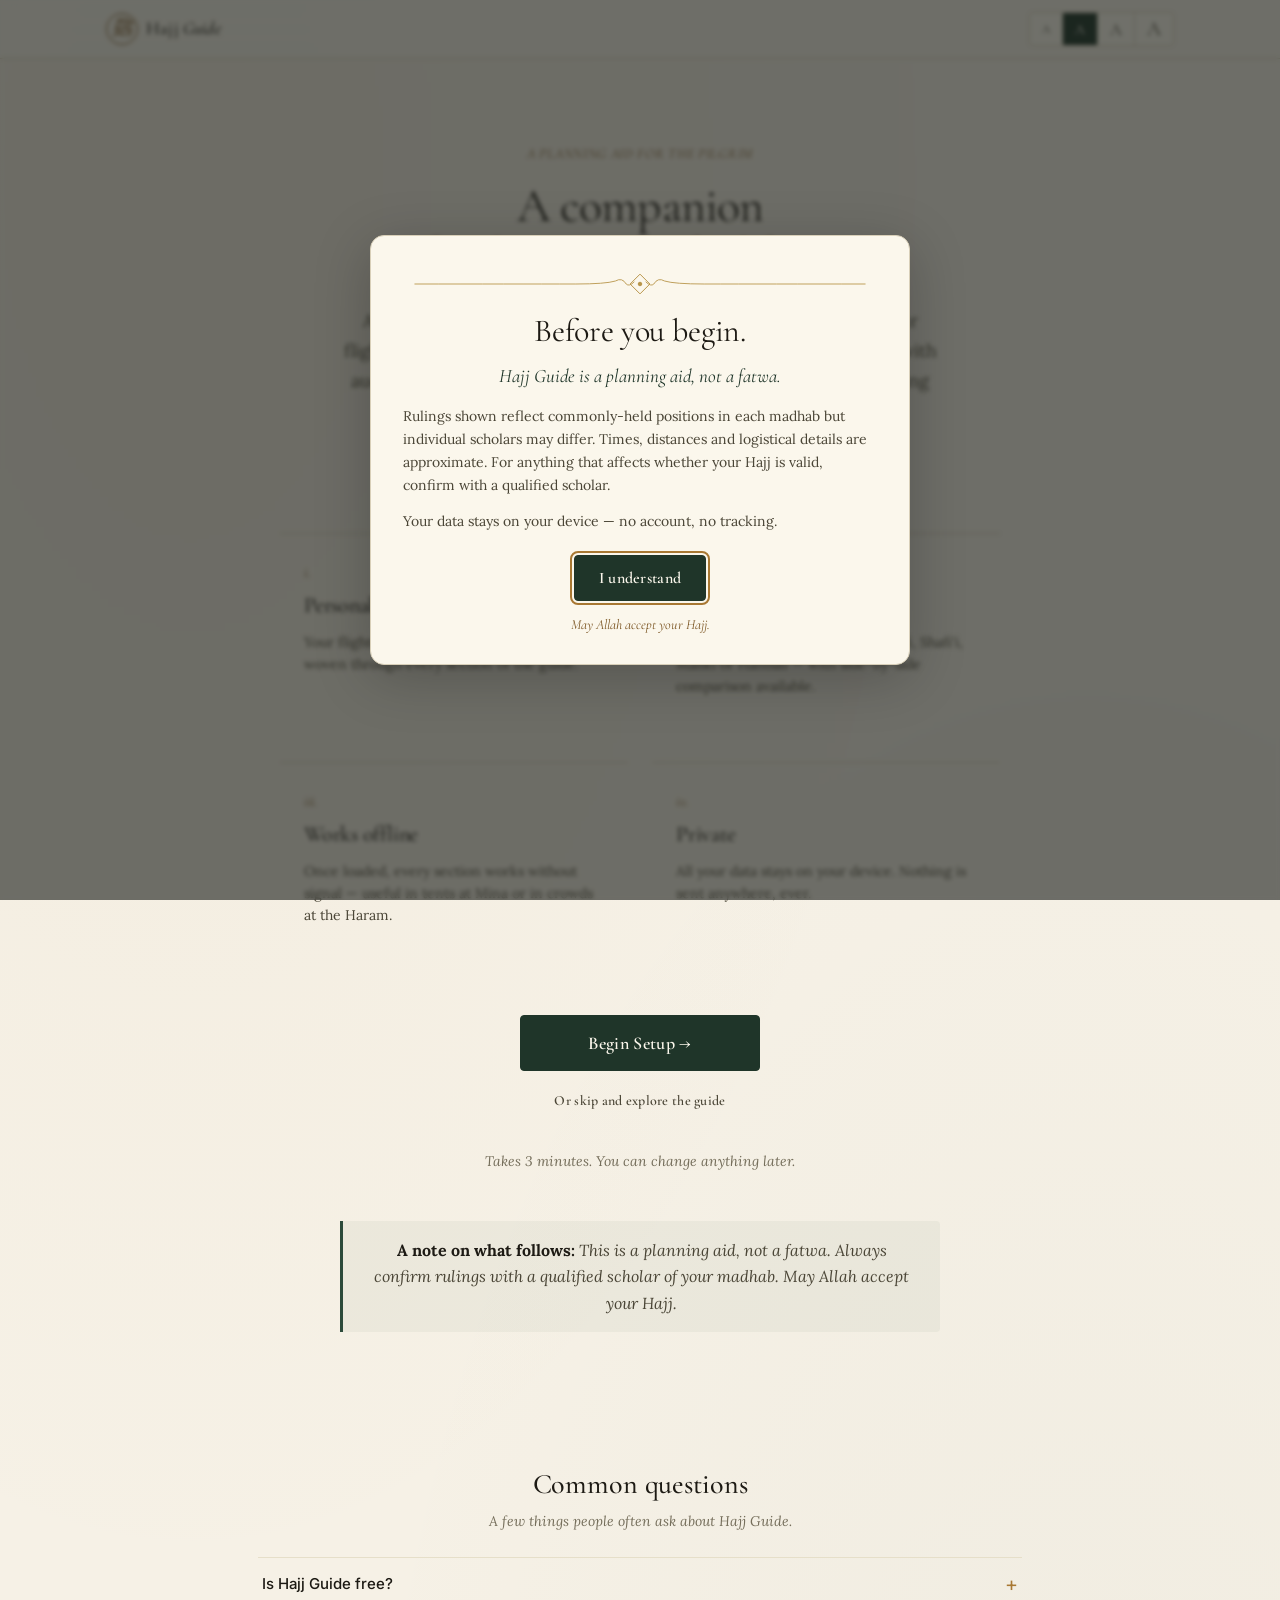
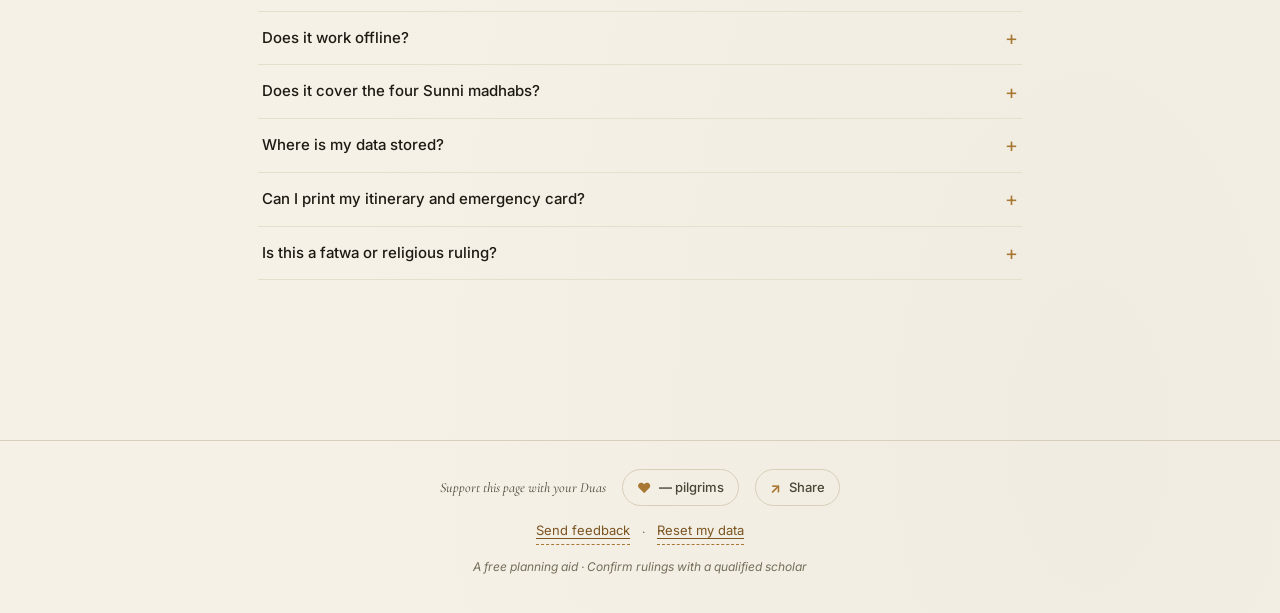
==== commit 22fbc2ba: "v3.1: SEO foundation + www subdomain redirect" ====
--- a/index.html
+++ b/index.html
@@ -5,28 +5,131 @@
 <meta name="viewport" content="width=device-width, initial-scale=1, viewport-fit=cover">
 <meta name="theme-color" content="#f6f1e6">
 
-<title>Hajj Guide · A personalised companion for pilgrims</title>
-<meta name="description" content="A free, personalised Hajj companion. Itinerary built around your flight dates, duas with audio, rulings by madhab, packing checklist, maps and notes. Works offline.">
-
-<!-- Canonical -->
+<title>Hajj Guide — free personalised companion for pilgrims | hajjguide.net</title>
+<meta name="description" content="A free, personalised Hajj companion built around your flight dates and madhab. Day-by-day itinerary, duas with audio, rulings (Hanafi, Shafi'i, Maliki, Hanbali), packing checklist, journal, printable emergency card. Works offline. No sign-up required.">
+<meta name="keywords" content="hajj, hajj guide, umrah, hajj itinerary, hajj duas, hajj rulings, madhab, hanafi, shafi'i, maliki, hanbali, ziyarat, mecca, medina, makkah, madinah, hajj planner, hajj companion, hajj app, free hajj guide">
+<meta name="author" content="Hajj Guide">
+<meta name="robots" content="index, follow, max-image-preview:large">
+<meta name="googlebot" content="index, follow">
+
+<!-- Canonical (apex domain — www. redirects here via Worker) -->
 <link rel="canonical" href="https://hajjguide.net/">
 
 <!-- Open Graph / WhatsApp / Facebook / iMessage -->
 <meta property="og:type" content="website">
 <meta property="og:url" content="https://hajjguide.net/">
-<meta property="og:title" content="Hajj Guide · A personalised companion for pilgrims">
-<meta property="og:description" content="A free, personalised Hajj companion. Itinerary, duas with audio, rulings by madhab, packing checklist, maps and notes. Works offline.">
+<meta property="og:title" content="Hajj Guide — free personalised companion for pilgrims">
+<meta property="og:description" content="Day-by-day itinerary built around your flight dates. Duas with audio, rulings by madhab, packing checklist, journal, printable emergency card. Works offline. Free.">
 <meta property="og:image" content="https://hajjguide.net/icons/icon-512.png">
 <meta property="og:image:width" content="512">
 <meta property="og:image:height" content="512">
+<meta property="og:image:alt" content="Hajj Guide — a personalised companion for pilgrims">
 <meta property="og:locale" content="en_GB">
 <meta property="og:site_name" content="Hajj Guide">
 
-<!-- Twitter -->
+<!-- Twitter / X -->
 <meta name="twitter:card" content="summary">
-<meta name="twitter:title" content="Hajj Guide · A personalised companion for pilgrims">
-<meta name="twitter:description" content="Itinerary built around your flight dates, duas with audio, rulings by madhab, packing checklist, maps and notes. Works offline. Free.">
+<meta name="twitter:title" content="Hajj Guide — free personalised companion for pilgrims">
+<meta name="twitter:description" content="Itinerary, duas with audio, rulings by madhab, packing checklist, journal, printable emergency card. Works offline. Free.">
 <meta name="twitter:image" content="https://hajjguide.net/icons/icon-512.png">
+<meta name="twitter:image:alt" content="Hajj Guide — a personalised companion for pilgrims">
+
+<!-- v3.1 — Structured data: WebApplication + FAQ.
+     Helps Google show this in rich results and understand what the site is. -->
+<script type="application/ld+json">
+{
+  "@context": "https://schema.org",
+  "@graph": [
+    {
+      "@type": "WebApplication",
+      "@id": "https://hajjguide.net/#webapp",
+      "name": "Hajj Guide",
+      "url": "https://hajjguide.net/",
+      "description": "A free, personalised Hajj companion built around your flight dates and madhab. Day-by-day itinerary, duas with audio, rulings, packing checklist, journal, printable emergency card. Works offline.",
+      "applicationCategory": "TravelApplication",
+      "operatingSystem": "Any",
+      "browserRequirements": "Requires a modern web browser with JavaScript enabled.",
+      "isAccessibleForFree": true,
+      "offers": {
+        "@type": "Offer",
+        "price": "0",
+        "priceCurrency": "GBP"
+      },
+      "inLanguage": "en",
+      "audience": {
+        "@type": "Audience",
+        "audienceType": "Muslim pilgrims preparing for Hajj or Umrah"
+      },
+      "featureList": [
+        "Personalised day-by-day itinerary based on your flight dates",
+        "Duas with Arabic, transliteration, translation and audio",
+        "Rulings by madhab (Hanafi, Shafi'i, Maliki, Hanbali)",
+        "Custom Ziyarat stops with start and end times",
+        "Hajj journal with daily reflections and text export",
+        "Printable emergency card with QR code for the operator phone",
+        "Printable full itinerary",
+        "Packing checklist",
+        "Maps of Madinah and Makkah",
+        "Works offline once loaded"
+      ]
+    },
+    {
+      "@type": "FAQPage",
+      "@id": "https://hajjguide.net/#faq",
+      "mainEntity": [
+        {
+          "@type": "Question",
+          "name": "Is Hajj Guide free?",
+          "acceptedAnswer": {
+            "@type": "Answer",
+            "text": "Yes. Hajj Guide is completely free. There are no ads, no paid tiers, no sign-up. It is a planning aid built and maintained as a sadaqah jariyah."
+          }
+        },
+        {
+          "@type": "Question",
+          "name": "Does Hajj Guide work offline?",
+          "acceptedAnswer": {
+            "@type": "Answer",
+            "text": "Yes. Once you have loaded the site at least once on your phone, every section works offline — useful in tents at Mina, in crowds at the Haram, or anywhere with poor signal."
+          }
+        },
+        {
+          "@type": "Question",
+          "name": "Does Hajj Guide cover the four Sunni madhabs?",
+          "acceptedAnswer": {
+            "@type": "Answer",
+            "text": "Yes. The Rulings section presents the position of each madhab — Hanafi, Shafi'i, Maliki and Hanbali — side by side, so you can confirm what your school holds. Always confirm with a qualified scholar of your madhab before acting on any ruling."
+          }
+        },
+        {
+          "@type": "Question",
+          "name": "Where is my data stored?",
+          "acceptedAnswer": {
+            "@type": "Answer",
+            "text": "All your data — flights, hotels, journal entries, custom stops — is stored only in your browser on your own device. Nothing is sent anywhere. Hajj Guide does not require a sign-up and does not have a server-side database for user content."
+          }
+        },
+        {
+          "@type": "Question",
+          "name": "Can I print my itinerary and emergency card?",
+          "acceptedAnswer": {
+            "@type": "Answer",
+            "text": "Yes. The Itinerary tab includes a Print full itinerary button which produces a single-document PDF-ready printout of every day of your trip including any custom stops you have added. The Overview tab includes a Print emergency card button which produces a single A4 sheet with your operator details, hotels, Saudi emergency numbers and a QR code for the 24-hour operator line."
+          }
+        },
+        {
+          "@type": "Question",
+          "name": "Is this a fatwa or religious ruling?",
+          "acceptedAnswer": {
+            "@type": "Answer",
+            "text": "No. Hajj Guide is a planning aid, not a fatwa. It summarises commonly-held positions for educational purposes only. Always confirm specific rulings with a qualified scholar of your madhab before acting on them."
+          }
+        }
+      ]
+    }
+  ]
+}
+</script>
 
 <link rel="manifest" href="./manifest.json">
 <link rel="icon" type="image/svg+xml" href="./icons/icon.svg">
@@ -110,6 +213,58 @@
 
     <!-- Onboarding wizard (shown after Begin) -->
     <section id="onboarding-host" class="onboarding hidden"></section>
+
+    <!-- v3.1 — Visible FAQ for SEO. Mirrors the FAQPage JSON-LD above so we are
+         not cloaking. Hidden from print. Section is collapsed-on-load to keep
+         the visual hierarchy clean; users can expand individual questions. -->
+    <section class="faq no-print" id="faq" aria-labelledby="faq-heading">
+      <div class="faq__inner">
+        <h2 class="faq__heading" id="faq-heading">Common questions</h2>
+        <p class="faq__lead">A few things people often ask about Hajj Guide.</p>
+
+        <details class="faq__item">
+          <summary>Is Hajj Guide free?</summary>
+          <div class="faq__answer">
+            <p>Yes. Hajj Guide is completely free. There are no ads, no paid tiers, no sign-up. It is a planning aid built and maintained as a <em>sadaqah jariyah</em>.</p>
+          </div>
+        </details>
+
+        <details class="faq__item">
+          <summary>Does it work offline?</summary>
+          <div class="faq__answer">
+            <p>Yes. Once you have loaded the site at least once on your phone, every section works offline — useful in tents at Mina, in crowds at the Haram, or anywhere with poor signal.</p>
+          </div>
+        </details>
+
+        <details class="faq__item">
+          <summary>Does it cover the four Sunni madhabs?</summary>
+          <div class="faq__answer">
+            <p>Yes. The Rulings section presents the position of each madhab — Hanafi, Shafi'i, Maliki and Hanbali — side by side, so you can confirm what your school holds. Always confirm with a qualified scholar of your madhab before acting on any ruling.</p>
+          </div>
+        </details>
+
+        <details class="faq__item">
+          <summary>Where is my data stored?</summary>
+          <div class="faq__answer">
+            <p>All your data — flights, hotels, journal entries, custom stops — is stored only in your browser on your own device. Nothing is sent anywhere. Hajj Guide does not require a sign-up and does not have a server-side database for user content.</p>
+          </div>
+        </details>
+
+        <details class="faq__item">
+          <summary>Can I print my itinerary and emergency card?</summary>
+          <div class="faq__answer">
+            <p>Yes. The Itinerary tab includes a <strong>Print full itinerary</strong> button that produces a single-document printout of every day of your trip, including any custom stops you have added. The Overview tab includes a <strong>Print emergency card</strong> button that produces a single A4 sheet with your operator details, hotels, Saudi emergency numbers, and a QR code for the 24-hour operator line.</p>
+          </div>
+        </details>
+
+        <details class="faq__item">
+          <summary>Is this a fatwa or religious ruling?</summary>
+          <div class="faq__answer">
+            <p>No. Hajj Guide is a planning aid, not a fatwa. It summarises commonly-held positions for educational purposes only. Always confirm specific rulings with a qualified scholar of your madhab before acting on them.</p>
+          </div>
+        </details>
+      </div>
+    </section>
 
   </div>
 </main>
--- a/css/styles.css
+++ b/css/styles.css
@@ -250,32 +250,37 @@
   position: sticky;
   top: 57px;
   z-index: 90;
-  /* The strip below will read this for sticky offset */
-  --tab-nav-height: 56px;
+  /* The strip below will read this for sticky offset.
+     v3.0 — strip is now ~49px tall (40px inner + 4px+4px padding + 1px border) */
+  --tab-nav-height: 49px;
+  padding: 4px 0;
 }
 
 .tab-nav__inner {
   max-width: var(--maxw-wide);
   margin: 0 auto;
-  padding: 0 var(--space-2);
-  display: flex;
-  gap: 2px;
+  /* v3.0 — extra inline padding so the first/last pills don't touch the chevrons.
+     Mobile drops this back down via the breakpoint below. */
+  padding: 0 36px;
+  display: flex;
+  gap: 4px;
   overflow-x: auto;
   scrollbar-width: none;
   -ms-overflow-style: none;
+  scroll-behavior: smooth;
   /* Edge fade hints there's more content to scroll */
   -webkit-mask-image: linear-gradient(
     to right,
     transparent 0,
-    #000 16px,
-    #000 calc(100% - 16px),
+    #000 20px,
+    #000 calc(100% - 20px),
     transparent 100%
   );
   mask-image: linear-gradient(
     to right,
     transparent 0,
-    #000 16px,
-    #000 calc(100% - 16px),
+    #000 20px,
+    #000 calc(100% - 20px),
     transparent 100%
   );
 }
@@ -286,52 +291,93 @@
   flex: 0 0 auto;
   background: transparent;
   border: none;
-  padding: 14px 16px;
-  /* Switched from Cormorant Garamond → Inter for crispness at this size */
+  padding: 10px 16px;
   font-family: 'Inter', -apple-system, system-ui, sans-serif;
   font-size: 15px;
   font-weight: 500;
   color: var(--ink-soft);
-  border-bottom: 2px solid transparent;
   white-space: nowrap;
-  transition: color 0.18s ease, background 0.18s ease, border-color 0.18s ease;
+  transition: color 0.15s ease, background-color 0.15s ease;
   letter-spacing: 0.005em;
-  border-radius: 6px 6px 0 0;
-  min-height: 48px;
+  /* v3.0 — pill shape replaces the underline tab look. */
+  border-radius: 6px;
+  min-height: 40px;
   position: relative;
+  cursor: pointer;
 }
 
 .tab-nav__btn:hover {
   color: var(--ink);
-  background: rgba(74, 93, 74, 0.04);
+  background: rgba(74, 93, 74, 0.05);
 }
 
 .tab-nav__btn.is-active {
+  /* v3.0 — sage-tinted pill, much stronger than the previous faint underline */
   color: var(--green-deep);
   font-weight: 600;
-  background: rgba(74, 93, 74, 0.06);
-  border-bottom-color: var(--brass);
-}
-
-/* Active tab gets a slightly thicker underline for emphasis */
-.tab-nav__btn.is-active::after {
-  content: '';
+  background: rgba(143, 166, 143, 0.20);
+}
+.tab-nav__btn.is-active:hover {
+  background: rgba(143, 166, 143, 0.26);
+}
+
+/* v3.0 — chevron arrows that scroll the strip when overflow exists.
+   JS toggles .is-visible based on scroll position so they hide cleanly
+   when there's nothing to scroll to. */
+.tab-nav__arrow {
   position: absolute;
-  left: 16px;
-  right: 16px;
-  bottom: -1px;
-  height: 2px;
-  background: var(--brass);
-  border-radius: 2px 2px 0 0;
-}
-
-/* On mobile: keep all tabs comfortable and fingers-friendly */
+  top: 50%;
+  transform: translateY(-50%);
+  width: 28px;
+  height: 28px;
+  background: var(--paper);
+  border: 1px solid var(--rule);
+  border-radius: 50%;
+  display: none;
+  align-items: center;
+  justify-content: center;
+  font-family: 'Inter', sans-serif;
+  font-size: 16px;
+  line-height: 1;
+  color: var(--ink-soft);
+  cursor: pointer;
+  z-index: 3;
+  box-shadow: 0 1px 3px rgba(42, 38, 32, 0.10);
+  transition: color 0.15s ease, border-color 0.15s ease;
+  padding: 0;
+  /* Slight optical adjustment so the chevron glyph reads centred */
+  padding-bottom: 2px;
+}
+.tab-nav__arrow.is-visible {
+  display: inline-flex;
+}
+.tab-nav__arrow:hover {
+  color: var(--green-deep);
+  border-color: var(--green);
+}
+.tab-nav__arrow:active {
+  background: rgba(143, 166, 143, 0.10);
+}
+.tab-nav__arrow--left  { left: 6px; }
+.tab-nav__arrow--right { right: 6px; }
+
+/* On mobile: tighten chevrons inward, smaller padding, smaller pills */
 @media (max-width: 720px) {
+  .tab-nav__inner {
+    padding: 0 30px;
+  }
   .tab-nav__btn {
-    padding: 12px 14px;
+    padding: 8px 12px;
     font-size: 14px;
-    min-height: 44px;
-  }
+    /* min-height is also set via the accessibility rule lower in the file (44px) */
+  }
+  .tab-nav__arrow {
+    width: 24px;
+    height: 24px;
+    font-size: 14px;
+  }
+  .tab-nav__arrow--left  { left: 4px; }
+  .tab-nav__arrow--right { right: 4px; }
 }
 
 /* =============================================================
@@ -967,7 +1013,7 @@
 /* ---- Sticky journey strip ---- */
 .journey-strip {
   position: sticky;
-  top: calc(57px + 56px);  /* site header + tab nav */
+  top: calc(57px + 49px);  /* v3.0 — site header (57) + tab nav (49) */
   z-index: 80;
   background: var(--paper);
   border-top: 1px solid var(--rule-soft);
@@ -979,75 +1025,77 @@
   max-width: var(--maxw-wide);
   margin: 0 auto;
   display: flex;
-  align-items: center;
-  gap: 4px;
+  align-items: stretch;
+  gap: 8px;
   overflow-x: auto;
   scrollbar-width: none;
   -ms-overflow-style: none;
-  padding: 8px 4px;
+  padding: 10px 4px;
   -webkit-mask-image: linear-gradient(to right, transparent 0, #000 12px, #000 calc(100% - 12px), transparent 100%);
   mask-image: linear-gradient(to right, transparent 0, #000 12px, #000 calc(100% - 12px), transparent 100%);
 }
 .journey-strip__inner::-webkit-scrollbar { display: none; }
 
+/* v2.6 — bigger pills with visible borders, no separators.
+   The previous design (transparent border, comma separators) read as inline
+   metadata rather than tappable controls. */
 .journey-strip__pin {
   flex: 0 0 auto;
-  background: transparent;
-  border: 1px solid transparent;
-  border-radius: var(--radius);
-  padding: 6px 10px;
+  background: var(--paper);
+  border: 1px solid var(--rule);
+  border-radius: 8px;
+  padding: 10px 16px;
   text-align: left;
   cursor: pointer;
   font-family: 'Inter', sans-serif;
   transition: background 0.18s ease, border-color 0.18s ease;
   display: flex;
   flex-direction: column;
-  gap: 0;
+  gap: 2px;
   min-width: 0;
 }
 .journey-strip__pin:hover {
-  background: rgba(74, 93, 74, 0.05);
+  border-color: var(--brass);
 }
 .journey-strip__pin.is-active {
-  background: rgba(184, 149, 74, 0.08);
-  border-color: var(--brass);
+  background: rgba(143, 166, 143, 0.18);   /* sage tint */
+  border-color: var(--green);
 }
 .journey-strip__label {
-  font-size: 12px;
+  font-size: 14px;
   font-weight: 600;
   color: var(--ink);
   letter-spacing: 0.005em;
   white-space: nowrap;
 }
 .journey-strip__sub {
-  font-size: 10px;
-  color: var(--ink-mute);
-  font-style: italic;
+  font-size: 12px;
+  color: var(--ink-mute);
   white-space: nowrap;
-  margin-top: 1px;
 }
 .journey-strip__pin.is-active .journey-strip__label {
-  color: var(--brass-deep);
-}
+  color: var(--green-deep);
+}
+/* Hide the inline · separators — pills now stand on their own borders. */
 .journey-strip__sep {
-  flex: 0 0 auto;
-  color: var(--ink-mute);
-  font-size: 14px;
-  user-select: none;
-  padding: 0 2px;
+  display: none;
 }
 
 @media (max-width: 720px) {
   .journey-strip {
-    /* Slightly tighter to fit on narrow screens */
-    top: calc(57px + 44px);
+    /* v3.0 — header (57) + mobile tab-nav (53). Was 44 in v2.x. */
+    top: calc(57px + 53px);
+  }
+  .journey-strip__inner {
+    gap: 6px;
+    padding: 8px 4px;
   }
   .journey-strip__pin {
-    padding: 5px 8px;
-  }
-  .journey-strip__label { font-size: 11px; }
-  .journey-strip__sub { display: none; }   /* hide subtitle on mobile to save space */
-  .journey-hero__inner { padding: var(--space-3) var(--space-2); }
+    padding: 8px 12px;
+  }
+  .journey-strip__label { font-size: 13px; }
+  .journey-strip__sub   { font-size: 11px; }
+  .journey-hero__inner  { padding: var(--space-3) var(--space-2); }
 }
 
 /* =============================================================
@@ -1060,11 +1108,22 @@
   border-radius: var(--radius);
   margin-bottom: var(--space-4);
   overflow: hidden;
-  transition: border-color 0.15s;
+  /* v2.6 — gentle elevation so cards read as cards, not list rows */
+  box-shadow: 0 1px 3px rgba(42, 38, 32, 0.06);
+  transition: border-color 0.15s, box-shadow 0.18s, background-color 0.18s;
+}
+
+.day-card:hover {
+  box-shadow: 0 2px 6px rgba(42, 38, 32, 0.09);
 }
 
 .day-card.is-open {
-  border-color: var(--brass);
+  /* v2.6 — sage tint + deeper shadow when expanded */
+  border-color: var(--green);
+  background:
+    linear-gradient(0deg, rgba(143, 166, 143, 0.06), rgba(143, 166, 143, 0.06)),
+    var(--paper);
+  box-shadow: 0 2px 8px rgba(42, 38, 32, 0.10);
 }
 
 .day-card__header {
@@ -1157,12 +1216,25 @@
 }
 
 .day-card__chevron {
-  transition: transform 0.2s;
-  color: var(--ink-mute);
+  /* v2.6 — clearer affordance: small circular badge, brass when closed,
+     sage-tinted when open. Replaces the previous tiny grey glyph. */
+  display: inline-flex;
+  align-items: center;
+  justify-content: center;
+  width: 24px;
+  height: 24px;
+  border-radius: 50%;
+  background: rgba(184, 149, 74, 0.10);
+  color: var(--brass-deep);
+  font-size: 14px;
+  line-height: 1;
+  transition: transform 0.25s ease, background-color 0.18s, color 0.18s;
 }
 
 .day-card.is-open .day-card__chevron {
   transform: rotate(180deg);
+  background: rgba(143, 166, 143, 0.20);
+  color: var(--green-deep);
 }
 
 .day-card__body {
@@ -1186,15 +1258,6 @@
 }
 .day-card.is-open .day-card__inner {
   padding: var(--space-5);
-}
-
-/* Chevron rotation for open state */
-.day-card__chevron {
-  transition: transform 0.25s ease;
-  display: inline-block;
-}
-.day-card.is-open .day-card__chevron {
-  transform: rotate(180deg);
 }
 
 .timeline {
@@ -3171,3 +3234,1118 @@
   .today-hero__greg { font-size: 22px; }
   .today-section__heading { font-size: 12px; letter-spacing: 0.14em; }
 }
+
+/* =============================================================
+   v2.5 — LANGUAGE SWITCHER (header chip + popover)
+   ============================================================= */
+
+.lang-switcher {
+  position: relative;
+  display: inline-flex;
+  align-items: center;
+}
+
+.lang-switcher__btn {
+  display: inline-flex;
+  align-items: center;
+  gap: 6px;
+  padding: 4px 10px;
+  background: transparent;
+  border: 1px solid var(--rule);
+  border-radius: 999px;
+  font: inherit;
+  font-family: 'Inter', system-ui, sans-serif;
+  font-size: 12px;
+  color: var(--ink-soft);
+  cursor: pointer;
+  transition: background 0.15s, border-color 0.15s;
+  line-height: 1.4;
+}
+
+.lang-switcher__btn:hover {
+  border-color: var(--brass);
+  color: var(--brass-deep);
+}
+
+.lang-switcher__globe {
+  font-size: 12px;
+  color: var(--brass);
+}
+
+.lang-switcher__current {
+  white-space: nowrap;
+}
+
+.lang-switcher__chev {
+  font-size: 10px;
+  color: var(--ink-mute);
+}
+
+.lang-switcher__popover {
+  position: absolute;
+  top: calc(100% + 6px);
+  /* Position from end so it works in both LTR and RTL */
+  inset-inline-end: 0;
+  background: var(--paper);
+  border: 1px solid var(--rule);
+  border-radius: 10px;
+  box-shadow: 0 6px 28px rgba(0, 0, 0, 0.12);
+  min-width: 180px;
+  z-index: 1200;
+  display: none;
+  overflow: hidden;
+}
+
+.lang-switcher__popover.is-open {
+  display: block;
+}
+
+.lang-switcher__opt {
+  display: flex;
+  align-items: baseline;
+  gap: 8px;
+  width: 100%;
+  text-align: start;
+  background: transparent;
+  border: none;
+  padding: 10px 14px;
+  font-family: 'Inter', system-ui, sans-serif;
+  font-size: 13px;
+  cursor: pointer;
+  border-bottom: 1px solid var(--rule-soft);
+  transition: background 0.12s;
+  color: var(--ink);
+}
+
+.lang-switcher__opt:last-child {
+  border-bottom: none;
+}
+
+.lang-switcher__opt:hover {
+  background: rgba(74, 93, 74, 0.06);
+}
+
+.lang-switcher__opt.is-current {
+  background: rgba(184, 149, 74, 0.08);
+}
+
+.lang-switcher__opt-native {
+  font-weight: 600;
+}
+
+.lang-switcher__opt-label {
+  color: var(--ink-mute);
+  font-size: 11px;
+  margin-inline-start: auto;
+}
+
+/* =============================================================
+   v2.5 — RTL OVERRIDES (Arabic + Urdu)
+   ============================================================= */
+
+[dir="rtl"] body {
+  /* Use serif fallback chain that includes Arabic-friendly fonts */
+  font-family: 'Amiri', 'Noto Sans Arabic', 'Lora', Georgia, serif;
+}
+
+/* Arabic-specific: use Amiri (already loaded for Quran text) */
+.locale-ar body { font-family: 'Amiri', 'Lora', Georgia, serif; }
+.locale-ar h1, .locale-ar h2, .locale-ar h3, .locale-ar h4 {
+  font-family: 'Amiri', 'Cormorant Garamond', serif;
+  font-weight: 700;
+  letter-spacing: 0;
+}
+
+/* Urdu-specific: prefer Noto Nastaliq if available, fall back gracefully */
+.locale-ur body { font-family: 'Noto Nastaliq Urdu', 'Noto Naskh Arabic', 'Lora', serif; }
+.locale-ur h1, .locale-ur h2, .locale-ur h3, .locale-ur h4 {
+  font-family: 'Noto Nastaliq Urdu', 'Noto Naskh Arabic', 'Cormorant Garamond', serif;
+  font-weight: 600;
+}
+
+/* Flip directional arrow icons for RTL */
+[dir="rtl"] .countdown__sub strong { /* numbers should still read LTR within RTL prose */ }
+
+/* The journey map SVG has fixed positions — don't flip it; the geography is real */
+[dir="rtl"] .journey-hero svg { direction: ltr; }
+
+/* Date display in day cards: keep numbers LTR even in RTL UI */
+[dir="rtl"] .day-card__date,
+[dir="rtl"] .day-card__date-hijri,
+[dir="rtl"] .today-hero__greg,
+[dir="rtl"] .today-hero__hijri {
+  direction: ltr;
+  text-align: end;
+}
+
+/* The combobox dropdown chevron: in RTL, the SVG chevron should still point
+   downward; we just need to mirror the position from right to left edge. */
+[dir="rtl"] select.field__input,
+[dir="rtl"] select.select {
+  background-position: left 14px center;
+  padding-right: var(--space-4);
+  padding-left: 38px;
+}
+
+/* Footer flex is already RTL-friendly; just make sure separators don't look
+   wrong in RTL context. */
+[dir="rtl"] .site-footer__row { direction: rtl; }
+
+/* IATA codes inside text should always read LTR */
+.combobox__opt-iata { unicode-bidi: embed; direction: ltr; }
+
+/* Form labels and inputs should align to their text direction naturally;
+   most inputs already use start/end so no override needed. */
+
+/* Tab nav scrolls horizontally; ensure the new "Today" tab is visible
+   on the start side regardless of direction. */
+[dir="rtl"] .tab-nav { direction: rtl; }
+
+/* =============================================================
+   v2.7 — JOURNAL REFLECTION on day cards
+   ============================================================= */
+
+.day-card__reflection {
+  margin-top: var(--space-5);
+  padding-top: var(--space-4);
+  border-top: 1px dashed var(--rule-soft);
+}
+
+.day-card__reflection-head {
+  display: flex;
+  align-items: center;
+  justify-content: space-between;
+  gap: var(--space-3);
+  margin-bottom: var(--space-2);
+}
+
+.day-card__reflection-status {
+  font-size: 11px;
+  color: var(--green);
+  font-style: italic;
+  opacity: 0;
+  transition: opacity 0.18s;
+  letter-spacing: 0.02em;
+}
+.day-card__reflection-status.is-visible {
+  opacity: 1;
+}
+
+.day-card__reflection-textarea {
+  width: 100%;
+  min-height: 80px;
+  padding: 10px 12px;
+  background: rgba(143, 166, 143, 0.04);
+  border: 1px solid var(--rule);
+  border-radius: var(--radius);
+  font-family: 'Cormorant Garamond', Georgia, serif;
+  font-size: 16px;
+  line-height: 1.6;
+  color: var(--ink);
+  resize: vertical;
+  transition: border-color 0.15s, background-color 0.15s;
+}
+.day-card__reflection-textarea:focus {
+  outline: none;
+  border-color: var(--green);
+  background: rgba(143, 166, 143, 0.07);
+}
+.day-card__reflection-textarea::placeholder {
+  color: var(--ink-mute);
+  font-style: italic;
+}
+
+/* =============================================================
+   v2.7 — JOURNAL TAB
+   ============================================================= */
+
+.journal-empty {
+  background: var(--paper);
+  border: 1px solid var(--rule);
+  border-radius: var(--radius);
+  padding: var(--space-7) var(--space-5);
+  text-align: center;
+  margin: var(--space-5) 0;
+}
+.journal-empty__lead {
+  font-size: var(--fs-base);
+  color: var(--ink);
+  max-width: 50ch;
+  margin: 0 auto var(--space-3);
+}
+.journal-empty__hint {
+  color: var(--ink-mute);
+  font-size: var(--fs-sm);
+  max-width: 50ch;
+  margin: 0 auto var(--space-5);
+}
+
+.journal-list {
+  display: flex;
+  flex-direction: column;
+  gap: var(--space-4);
+}
+
+.journal-entry {
+  background: var(--paper);
+  border: 1px solid var(--rule);
+  border-left: 4px solid var(--green);
+  border-radius: 0 var(--radius) var(--radius) 0;
+  padding: var(--space-4) var(--space-5);
+  box-shadow: 0 1px 3px rgba(42, 38, 32, 0.05);
+  transition: box-shadow 0.18s;
+}
+.journal-entry:hover {
+  box-shadow: 0 2px 6px rgba(42, 38, 32, 0.08);
+}
+
+.journal-entry__head {
+  display: flex;
+  align-items: baseline;
+  justify-content: space-between;
+  gap: var(--space-3);
+  flex-wrap: wrap;
+  margin-bottom: var(--space-3);
+  padding-bottom: var(--space-3);
+  border-bottom: 1px solid var(--rule-soft);
+}
+
+.journal-entry__date {
+  font-family: 'Cormorant Garamond', serif;
+  font-size: var(--fs-lg);
+  font-weight: 500;
+  color: var(--ink);
+  letter-spacing: -0.005em;
+}
+
+.journal-entry__hijri {
+  font-size: 12px;
+  color: var(--ink-mute);
+  letter-spacing: 0.02em;
+}
+
+.journal-entry__body {
+  font-family: 'Cormorant Garamond', Georgia, serif;
+  font-size: var(--fs-base);
+  line-height: 1.7;
+  color: var(--ink);
+}
+.journal-entry__body p {
+  margin: 0 0 var(--space-3);
+}
+.journal-entry__body p:last-child {
+  margin-bottom: 0;
+}
+
+.journal-entry__footer {
+  margin-top: var(--space-4);
+  padding-top: var(--space-3);
+  border-top: 1px solid var(--rule-soft);
+  display: flex;
+  justify-content: flex-end;
+}
+
+.journal-entry__edit {
+  background: transparent;
+  border: none;
+  font-family: 'Inter', sans-serif;
+  font-size: 12px;
+  color: var(--brass-deep);
+  cursor: pointer;
+  padding: 4px 8px;
+  border-radius: 4px;
+  transition: background 0.15s;
+}
+.journal-entry__edit:hover {
+  background: rgba(184, 149, 74, 0.08);
+}
+
+@media (max-width: 600px) {
+  .journal-entry { padding: var(--space-3) var(--space-4); }
+  .journal-entry__date { font-size: var(--fs-base); }
+}
+
+/* =============================================================
+   v2.7 — EMERGENCY CARD (PRINTABLE)
+   The on-screen overlay (#em-print-overlay) is hidden by default —
+   only made visible when body.is-printing-emergency is set.
+   ============================================================= */
+
+#em-print-overlay {
+  display: none;
+}
+
+/* While the print dialog is open, hide everything else and show ONLY the card. */
+@media print {
+  body.is-printing-emergency .site-header,
+  body.is-printing-emergency .tab-nav,
+  body.is-printing-emergency main,
+  body.is-printing-emergency .site-footer,
+  body.is-printing-emergency .notes-fab,
+  body.is-printing-emergency .notes-panel,
+  body.is-printing-emergency .disclaimer-modal,
+  body.is-printing-emergency .share-modal,
+  body.is-printing-emergency .no-print {
+    display: none !important;
+  }
+  body.is-printing-emergency #em-print-overlay {
+    display: block !important;
+    position: static;
+    background: white;
+  }
+  /* No page margins on the emergency card — let the card's own padding handle it */
+  @page { size: A4 portrait; margin: 12mm; }
+}
+
+/* When forced visible (during print) */
+body.is-printing-emergency #em-print-overlay {
+  display: block;
+}
+
+.em-print {
+  font-family: 'Inter', Arial, sans-serif;
+  color: #000;
+  background: #fff;
+  max-width: 190mm;
+  margin: 0 auto;
+  /* Let it fill an A4 page nicely */
+  font-size: 12pt;
+  line-height: 1.4;
+}
+
+.em-print__head {
+  text-align: center;
+  border-bottom: 2.5pt solid #000;
+  padding-bottom: 10pt;
+  margin-bottom: 14pt;
+}
+.em-print__title {
+  font-family: 'Cormorant Garamond', Georgia, serif;
+  font-size: 26pt;
+  font-weight: 500;
+  letter-spacing: -0.01em;
+  line-height: 1.1;
+}
+.em-print__subtitle {
+  font-size: 11pt;
+  color: #555;
+  margin-top: 2pt;
+  letter-spacing: 0.05em;
+}
+
+.em-print__body {
+  display: grid;
+  grid-template-columns: 1fr 240px;
+  gap: 18pt;
+  margin-bottom: 14pt;
+}
+
+.em-print__section {
+  margin-bottom: 12pt;
+  break-inside: avoid;
+  page-break-inside: avoid;
+}
+.em-print__section-label {
+  font-size: 9pt;
+  letter-spacing: 0.12em;
+  text-transform: uppercase;
+  color: #555;
+  font-weight: 500;
+  border-bottom: 0.5pt solid #888;
+  padding-bottom: 2pt;
+  margin-bottom: 6pt;
+}
+.em-print__row {
+  font-size: 12pt;
+  line-height: 1.55;
+  padding: 1pt 0;
+}
+.em-print__row--sub {
+  font-size: 11pt;
+  color: #555;
+}
+.em-print__row-label {
+  color: #555;
+}
+
+.em-print__pilgrim-name {
+  font-family: 'Cormorant Garamond', Georgia, serif;
+  font-size: 22pt;
+  font-weight: 500;
+  letter-spacing: -0.005em;
+  line-height: 1.15;
+  margin: 2pt 0 4pt;
+}
+.em-print__pilgrim-meta {
+  font-size: 10pt;
+  color: #555;
+  margin-bottom: 4pt;
+}
+
+.em-print__phone-big {
+  margin-top: 8pt;
+  padding: 8pt 10pt;
+  border: 2pt solid #000;
+  border-radius: 4pt;
+  background: #fff;
+  break-inside: avoid;
+}
+.em-print__phone-big-label {
+  font-size: 9pt;
+  letter-spacing: 0.1em;
+  text-transform: uppercase;
+  color: #000;
+  font-weight: 500;
+}
+.em-print__phone-big-number {
+  font-size: 18pt;
+  font-weight: 500;
+  letter-spacing: 0.01em;
+  font-variant-numeric: tabular-nums;
+  margin-top: 2pt;
+}
+
+.em-print__section--saudi {
+  break-inside: avoid;
+}
+.em-print__saudi-grid {
+  display: grid;
+  grid-template-columns: repeat(5, 1fr);
+  gap: 4pt;
+  margin-top: 4pt;
+}
+.em-print__saudi-cell {
+  text-align: center;
+  border: 0.5pt solid #888;
+  border-radius: 3pt;
+  padding: 5pt 3pt;
+}
+.em-print__saudi-num {
+  font-size: 16pt;
+  font-weight: 500;
+  font-variant-numeric: tabular-nums;
+}
+.em-print__saudi-label {
+  font-size: 8pt;
+  color: #555;
+  margin-top: 1pt;
+  line-height: 1.2;
+}
+
+.em-print__qr {
+  text-align: center;
+  border: 1pt solid #000;
+  border-radius: 4pt;
+  padding: 10pt;
+  break-inside: avoid;
+}
+.em-print__qr-img {
+  width: 220px;
+  height: 220px;
+  margin: 0 auto;
+}
+.em-print__qr-img svg {
+  width: 100%;
+  height: auto;
+  display: block;
+}
+.em-print__qr-caption {
+  margin-top: 8pt;
+  font-size: 9pt;
+  letter-spacing: 0.05em;
+  color: #555;
+}
+.em-print__qr-tel {
+  margin-top: 4pt;
+  font-size: 13pt;
+  font-weight: 500;
+  font-variant-numeric: tabular-nums;
+}
+
+.em-print__foot {
+  margin-top: 14pt;
+  padding-top: 10pt;
+  border-top: 0.5pt solid #888;
+  text-align: center;
+  font-size: 10pt;
+  color: #444;
+}
+.em-print__foot-small {
+  font-size: 9pt;
+  color: #777;
+  margin-top: 3pt;
+  font-style: italic;
+}
+
+/* =============================================================
+   v2.8 — CUSTOM STOPS on day cards
+   Inserted between the day's content and the Reflection textarea.
+   ============================================================= */
+
+.day-card__stops {
+  margin-top: var(--space-5);
+  padding-top: var(--space-4);
+  border-top: 1px dashed var(--rule-soft);
+}
+
+.day-card__stops-head {
+  margin-bottom: var(--space-3);
+}
+
+.day-card__stops-empty {
+  margin: 0 0 var(--space-3);
+  font-size: var(--fs-sm);
+  line-height: 1.5;
+}
+
+.day-card__stops-list {
+  display: flex;
+  flex-direction: column;
+  gap: var(--space-2);
+  margin-bottom: var(--space-3);
+}
+
+.day-card__stop {
+  display: flex;
+  align-items: flex-start;
+  justify-content: space-between;
+  gap: var(--space-3);
+  padding: 10px 12px;
+  background: rgba(143, 166, 143, 0.05);
+  border-left: 3px solid var(--green);
+  border-radius: 0 4px 4px 0;
+}
+
+.day-card__stop-main {
+  display: flex;
+  align-items: flex-start;
+  gap: var(--space-3);
+  flex: 1;
+  min-width: 0;
+}
+
+.day-card__stop-time {
+  font-family: 'Inter', sans-serif;
+  font-size: 12px;
+  font-weight: 500;
+  font-variant-numeric: tabular-nums;
+  color: var(--brass-deep);
+  background: rgba(184, 149, 74, 0.10);
+  padding: 3px 8px;
+  border-radius: 3px;
+  white-space: nowrap;
+  flex: 0 0 auto;
+  margin-top: 2px;
+}
+.day-card__stop-time--empty {
+  color: var(--ink-mute);
+  background: transparent;
+  padding: 3px 4px;
+}
+
+.day-card__stop-place {
+  display: flex;
+  flex-direction: column;
+  gap: 2px;
+  min-width: 0;
+  flex: 1;
+}
+.day-card__stop-name {
+  font-family: 'Cormorant Garamond', Georgia, serif;
+  font-size: var(--fs-base);
+  font-weight: 500;
+  color: var(--ink);
+  line-height: 1.3;
+}
+.day-card__stop-desc {
+  font-size: 12px;
+  color: var(--ink-mute);
+  line-height: 1.4;
+  font-style: italic;
+}
+
+.day-card__stop-actions {
+  display: flex;
+  gap: var(--space-2);
+  flex: 0 0 auto;
+}
+.day-card__stop-action {
+  background: transparent;
+  border: none;
+  font-family: 'Inter', sans-serif;
+  font-size: 11px;
+  letter-spacing: 0.04em;
+  color: var(--ink-mute);
+  cursor: pointer;
+  padding: 4px 8px;
+  border-radius: 3px;
+  text-transform: uppercase;
+  transition: background-color 0.15s, color 0.15s;
+}
+.day-card__stop-action:hover {
+  background: rgba(74, 93, 74, 0.08);
+  color: var(--ink);
+}
+.day-card__stop-action--danger:hover {
+  background: rgba(140, 58, 46, 0.08);
+  color: var(--crimson);
+}
+
+.day-card__stops-add {
+  background: transparent;
+  border: 1px dashed var(--rule);
+  border-radius: var(--radius);
+  font-family: 'Inter', sans-serif;
+  font-size: 13px;
+  color: var(--ink-soft);
+  cursor: pointer;
+  padding: 8px 14px;
+  width: 100%;
+  text-align: left;
+  transition: border-color 0.15s, background-color 0.15s, color 0.15s;
+}
+.day-card__stops-add:hover {
+  border-color: var(--green);
+  background: rgba(143, 166, 143, 0.05);
+  color: var(--green-deep);
+}
+
+/* Inline form */
+.day-card__stop-form {
+  background: var(--paper);
+  border: 1px solid var(--rule);
+  border-left: 3px solid var(--brass);
+  border-radius: 0 var(--radius) var(--radius) 0;
+  padding: var(--space-3) var(--space-4);
+  display: flex;
+  flex-direction: column;
+  gap: var(--space-3);
+}
+
+.day-card__stop-form-row {
+  display: flex;
+  flex-direction: column;
+  gap: 4px;
+}
+
+.day-card__stop-form-label {
+  font-family: 'Inter', sans-serif;
+  font-size: 11px;
+  letter-spacing: 0.06em;
+  text-transform: uppercase;
+  color: var(--ink-mute);
+  font-weight: 500;
+}
+
+.day-card__stop-form-times {
+  display: grid;
+  grid-template-columns: 1fr 1fr;
+  gap: var(--space-3);
+}
+
+.day-card__stop-form-actions {
+  display: flex;
+  gap: var(--space-2);
+  margin-top: 4px;
+}
+
+.day-card__stop-form-status {
+  font-size: 12px;
+  color: var(--crimson);
+  font-style: italic;
+  min-height: 0;
+  opacity: 0;
+  transition: opacity 0.15s;
+}
+.day-card__stop-form-status.is-visible {
+  opacity: 1;
+  min-height: 18px;
+}
+
+@media (max-width: 600px) {
+  .day-card__stop {
+    flex-wrap: wrap;
+    padding: 10px;
+  }
+  .day-card__stop-actions {
+    width: 100%;
+    justify-content: flex-end;
+    margin-top: 4px;
+  }
+  .day-card__stop-form-times {
+    grid-template-columns: 1fr;
+  }
+}
+
+@media print {
+  .day-card__stops-add,
+  .day-card__stop-actions,
+  .day-card__stop-form,
+  .day-card__stops-form-host {
+    display: none !important;
+  }
+  .day-card__stops {
+    border-top-color: #999;
+  }
+  .day-card__stop {
+    background: transparent;
+    border-left: 2px solid #555;
+  }
+  .day-card__stop-time {
+    background: transparent;
+    color: #000;
+    border: 0.5px solid #777;
+  }
+}
+
+/* =============================================================
+   v2.9 — FULL ITINERARY (PRINTABLE)
+   Hidden by default; shown only when body.is-printing-itinerary.
+   Mirrors the emergency-card overlay pattern.
+   ============================================================= */
+
+#it-print-overlay {
+  display: none;
+}
+
+@media print {
+  body.is-printing-itinerary .site-header,
+  body.is-printing-itinerary .tab-nav,
+  body.is-printing-itinerary main,
+  body.is-printing-itinerary .site-footer,
+  body.is-printing-itinerary .notes-fab,
+  body.is-printing-itinerary .notes-panel,
+  body.is-printing-itinerary .disclaimer-modal,
+  body.is-printing-itinerary .share-modal,
+  body.is-printing-itinerary .no-print {
+    display: none !important;
+  }
+  body.is-printing-itinerary #it-print-overlay {
+    display: block !important;
+    position: static;
+    background: white;
+  }
+  body.is-printing-itinerary {
+    background: white !important;
+  }
+  /* A4 portrait with comfortable margins */
+  @page { size: A4 portrait; margin: 14mm 12mm; }
+}
+
+body.is-printing-itinerary #it-print-overlay {
+  display: block;
+}
+
+.it-print {
+  font-family: 'Inter', Arial, sans-serif;
+  color: #000;
+  background: #fff;
+  max-width: 190mm;
+  margin: 0 auto;
+  font-size: 10.5pt;
+  line-height: 1.5;
+}
+
+/* ── Header ────────────────────────────────────────── */
+.it-print__head {
+  text-align: center;
+  border-bottom: 2pt solid #000;
+  padding-bottom: 10pt;
+  margin-bottom: 12pt;
+  break-after: avoid;
+  page-break-after: avoid;
+}
+.it-print__title {
+  font-family: 'Cormorant Garamond', Georgia, serif;
+  font-size: 28pt;
+  font-weight: 500;
+  letter-spacing: -0.01em;
+  line-height: 1.05;
+}
+.it-print__subtitle {
+  font-size: 10.5pt;
+  color: #444;
+  margin-top: 3pt;
+  letter-spacing: 0.04em;
+}
+.it-print__range {
+  font-size: 10pt;
+  color: #555;
+  margin-top: 3pt;
+  font-variant-numeric: tabular-nums;
+  letter-spacing: 0.02em;
+}
+
+/* ── Trip summary ──────────────────────────────────── */
+.it-print__summary {
+  margin-bottom: 14pt;
+  padding-bottom: 10pt;
+  border-bottom: 0.5pt solid #999;
+  break-after: avoid;
+  page-break-after: avoid;
+}
+.it-print__summary-grid {
+  display: grid;
+  grid-template-columns: 100pt 1fr;
+  gap: 3pt 10pt;
+}
+.it-print__summary-row {
+  display: contents;
+}
+.it-print__summary-key {
+  font-size: 9pt;
+  letter-spacing: 0.08em;
+  text-transform: uppercase;
+  color: #666;
+  font-weight: 500;
+}
+.it-print__summary-val {
+  font-size: 10.5pt;
+  color: #000;
+}
+
+/* ── Day blocks ────────────────────────────────────── */
+.it-print__day {
+  margin-bottom: 14pt;
+  padding-bottom: 10pt;
+  border-bottom: 0.5pt solid #ccc;
+  break-inside: avoid;
+  page-break-inside: avoid;
+}
+.it-print__day:last-child {
+  border-bottom: none;
+}
+
+.it-print__day-head {
+  display: flex;
+  align-items: baseline;
+  justify-content: space-between;
+  gap: 10pt;
+  margin-bottom: 2pt;
+}
+.it-print__day-date {
+  font-size: 9.5pt;
+  color: #555;
+  letter-spacing: 0.02em;
+  font-variant-numeric: tabular-nums;
+}
+.it-print__day-date-num {
+  font-weight: 500;
+  color: #000;
+  letter-spacing: 0.06em;
+  text-transform: uppercase;
+  font-size: 9pt;
+}
+.it-print__day-date-greg,
+.it-print__day-date-hijri {
+  color: #555;
+}
+.it-print__day-location {
+  font-size: 9.5pt;
+  color: #555;
+  font-style: italic;
+}
+
+.it-print__day-title {
+  font-family: 'Cormorant Garamond', Georgia, serif;
+  font-size: 16pt;
+  font-weight: 500;
+  letter-spacing: -0.005em;
+  line-height: 1.15;
+  margin: 2pt 0 6pt;
+  color: #000;
+}
+
+.it-print__day-desc {
+  font-size: 10.5pt;
+  line-height: 1.55;
+  margin: 0 0 8pt;
+  color: #222;
+}
+
+.it-print__day-section {
+  margin-top: 6pt;
+}
+.it-print__day-section-label {
+  font-size: 8.5pt;
+  letter-spacing: 0.1em;
+  text-transform: uppercase;
+  color: #555;
+  font-weight: 500;
+  margin-bottom: 3pt;
+}
+
+.it-print__day-actions {
+  margin: 0;
+  padding-left: 18pt;
+  font-size: 10pt;
+  line-height: 1.5;
+}
+.it-print__day-actions li {
+  margin-bottom: 1pt;
+  color: #222;
+}
+
+/* User's custom stops — emphasised so they stand out from auto-generated content */
+.it-print__day-section--stops {
+  margin-top: 8pt;
+  padding: 6pt 10pt;
+  background: #f8f8f4;
+  border-left: 2.5pt solid #555;
+  break-inside: avoid;
+  page-break-inside: avoid;
+}
+.it-print__day-stops {
+  list-style: none;
+  margin: 0;
+  padding: 0;
+  font-size: 10pt;
+}
+.it-print__day-stop {
+  display: flex;
+  align-items: baseline;
+  gap: 8pt;
+  margin-bottom: 2pt;
+  line-height: 1.5;
+}
+.it-print__day-stop-time {
+  flex: 0 0 64pt;
+  font-variant-numeric: tabular-nums;
+  font-weight: 500;
+  color: #000;
+  letter-spacing: 0.01em;
+}
+.it-print__day-stop-place {
+  flex: 1;
+  color: #000;
+}
+
+/* Day note — gentle callout */
+.it-print__day-note {
+  margin-top: 6pt;
+  padding: 5pt 8pt;
+  border-left: 2pt solid #888;
+  background: #fafafa;
+  font-size: 9.5pt;
+  line-height: 1.5;
+  color: #333;
+  font-style: italic;
+}
+.it-print__day-note-label {
+  font-style: normal;
+  font-weight: 500;
+  color: #000;
+  font-size: 9pt;
+  letter-spacing: 0.04em;
+}
+
+/* Dua titles — single line, compact */
+.it-print__day-duas {
+  margin-top: 4pt;
+  font-size: 9.5pt;
+  color: #555;
+  line-height: 1.4;
+}
+.it-print__day-duas-label {
+  font-weight: 500;
+  color: #000;
+  font-size: 9pt;
+  letter-spacing: 0.04em;
+}
+
+/* Footer */
+.it-print__foot {
+  margin-top: 14pt;
+  padding-top: 8pt;
+  border-top: 0.5pt solid #888;
+  text-align: center;
+  font-size: 8.5pt;
+  color: #666;
+  font-style: italic;
+}
+.it-print__foot-small {
+  margin-top: 2pt;
+  font-size: 8pt;
+  color: #888;
+}
+
+/* =============================================================
+   v3.1 — FAQ section on index.html (SEO + visible content)
+   ============================================================= */
+
+.faq {
+  max-width: 780px;
+  margin: var(--space-7) auto var(--space-7);
+  padding: 0 var(--space-2);
+}
+
+.faq__heading {
+  font-family: 'Cormorant Garamond', Georgia, serif;
+  font-size: 28px;
+  font-weight: 500;
+  letter-spacing: -0.005em;
+  color: var(--ink);
+  text-align: center;
+  margin: 0 0 8px;
+}
+
+.faq__lead {
+  text-align: center;
+  color: var(--ink-mute);
+  font-size: var(--fs-sm);
+  margin: 0 0 var(--space-5);
+  font-style: italic;
+}
+
+.faq__item {
+  border-bottom: 1px solid var(--rule-soft);
+  padding: 14px 4px;
+  cursor: pointer;
+}
+.faq__item:first-of-type {
+  border-top: 1px solid var(--rule-soft);
+}
+
+.faq__item summary {
+  list-style: none;
+  font-family: 'Inter', sans-serif;
+  font-size: 15px;
+  font-weight: 500;
+  color: var(--ink);
+  padding-right: 24px;
+  position: relative;
+  cursor: pointer;
+  outline: none;
+  transition: color 0.15s ease;
+}
+.faq__item summary::-webkit-details-marker { display: none; }
+
+.faq__item summary::after {
+  content: '+';
+  position: absolute;
+  right: 0;
+  top: 50%;
+  transform: translateY(-50%);
+  font-size: 20px;
+  color: var(--brass);
+  font-weight: 400;
+  line-height: 1;
+  transition: transform 0.18s ease, color 0.15s ease;
+}
+.faq__item[open] summary::after {
+  content: '−';
+  color: var(--green-deep);
+}
+
+.faq__item:hover summary { color: var(--green-deep); }
+
+.faq__answer {
+  margin-top: var(--space-3);
+  padding-right: 24px;
+  font-family: 'Cormorant Garamond', Georgia, serif;
+  font-size: var(--fs-base);
+  line-height: 1.7;
+  color: var(--ink-soft);
+}
+.faq__answer p { margin: 0; }
+.faq__answer p + p { margin-top: var(--space-3); }
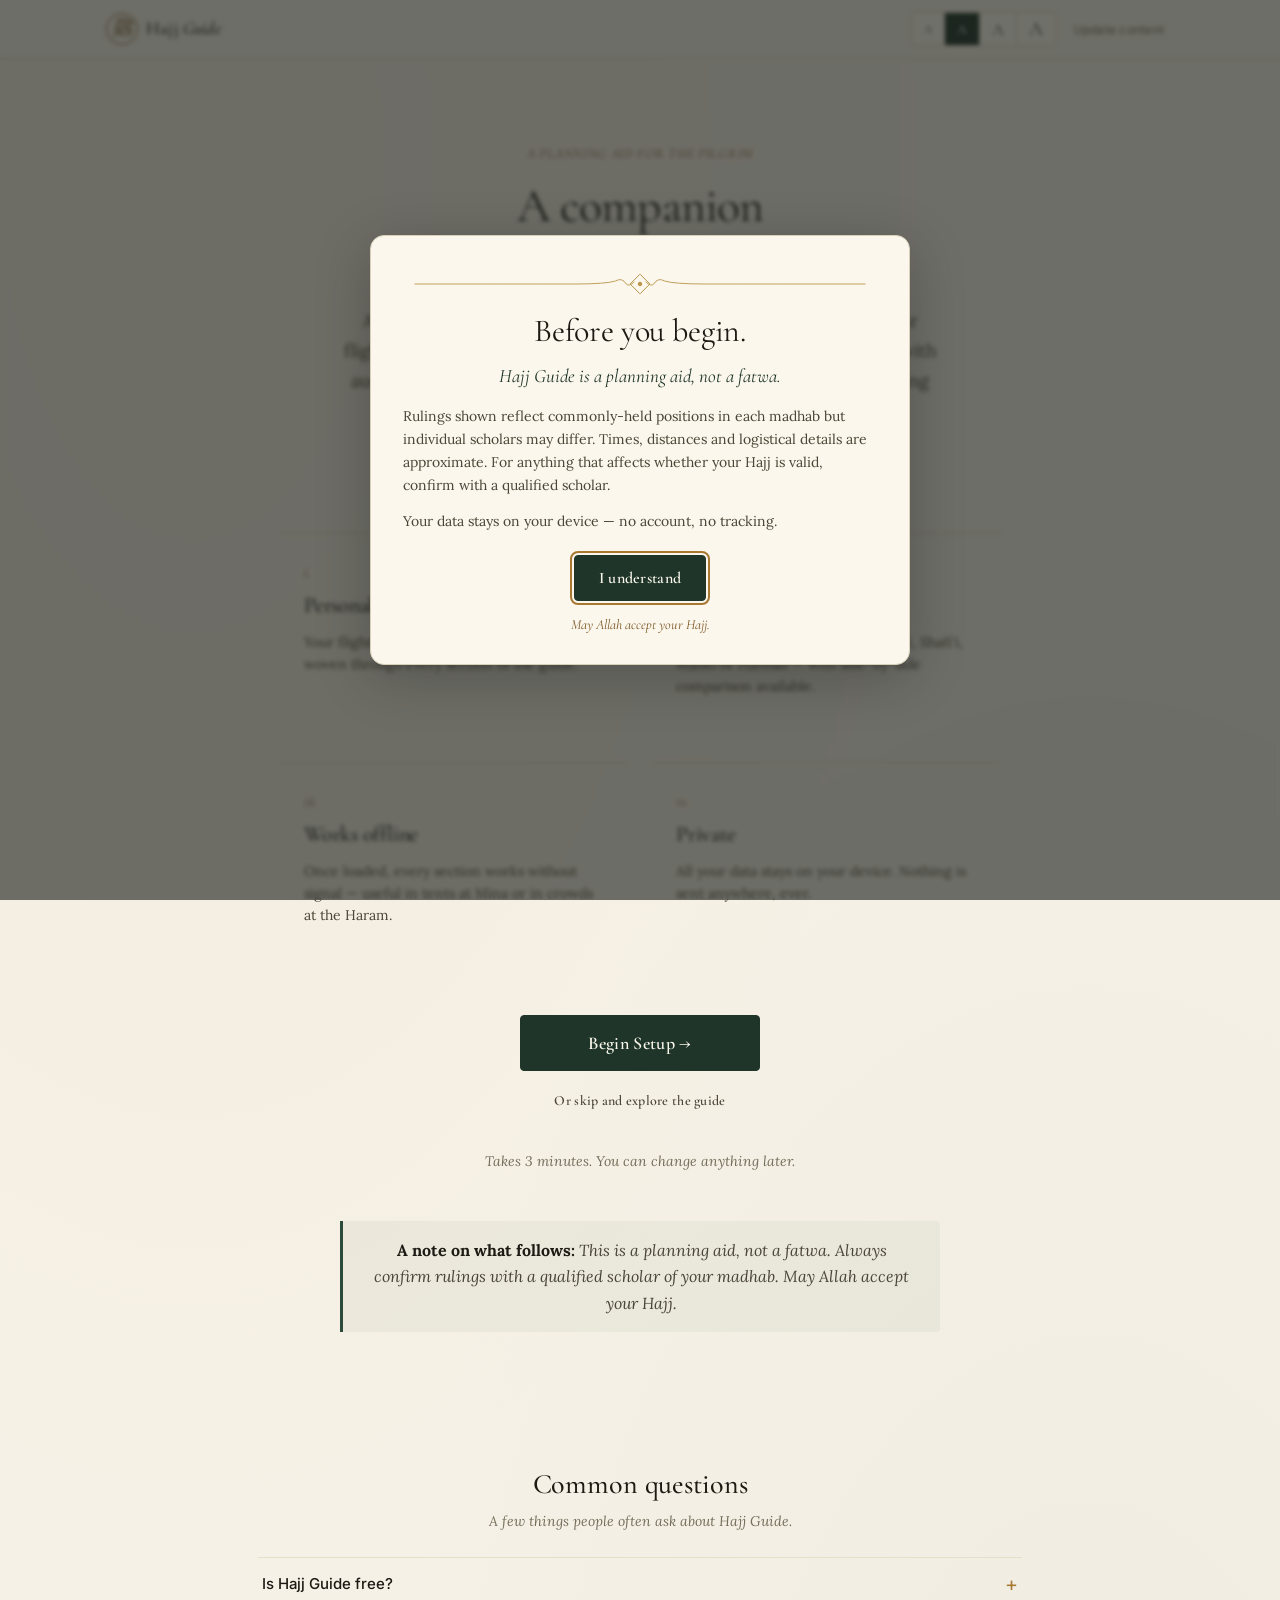
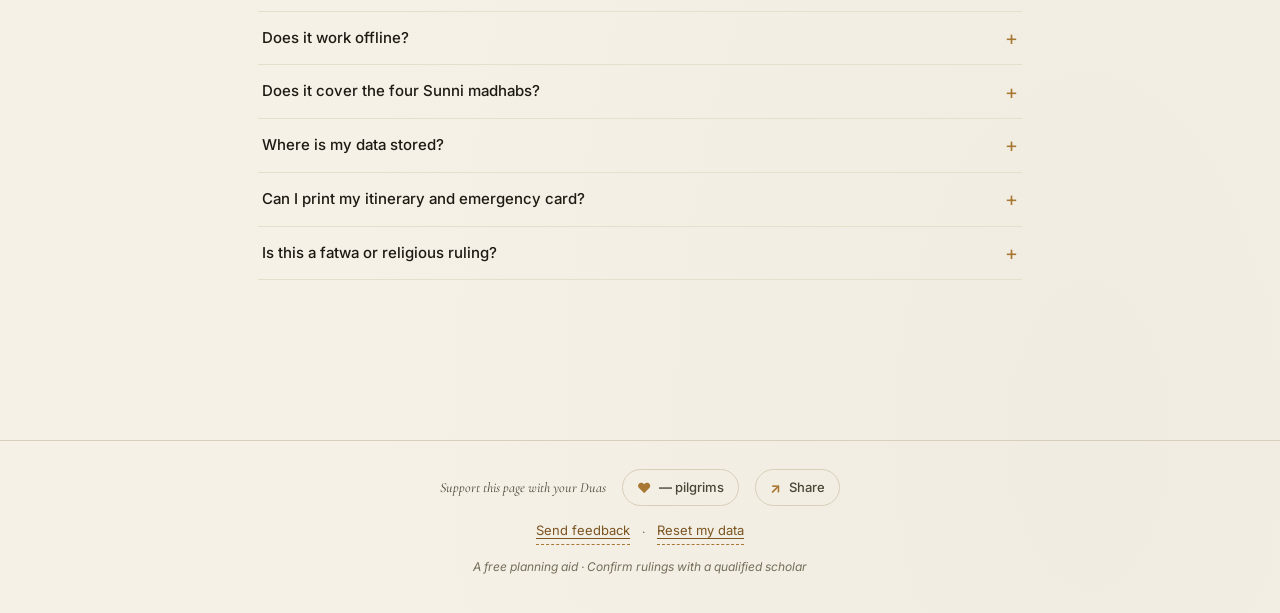
==== commit 7ea1c8bd: "v3.10: update content button + zero-cache JS/CSS" ====
--- a/index.html
+++ b/index.html
@@ -142,6 +142,26 @@
 
 <link rel="stylesheet" href="./css/styles.css">
 <link rel="stylesheet" href="./css/print.css" media="print">
+
+<!-- v3.8 — Inline SW cleanup (see app.html for full explanation) -->
+<script>
+(function() {
+  if (!('serviceWorker' in navigator)) return;
+  navigator.serviceWorker.getRegistrations().then(function(regs) {
+    if (regs.length === 0) return;
+    Promise.all(regs.map(function(r) { return r.unregister(); })).then(function() {
+      if (typeof caches === 'undefined') { location.reload(); return; }
+      caches.keys().then(function(keys) {
+        var ours = keys.filter(function(k) { return k.indexOf('hajj-') === 0; });
+        Promise.all(ours.map(function(k) { return caches.delete(k); })).then(function() {
+          location.reload();
+        });
+      });
+    });
+  }).catch(function(){});
+})();
+</script>
+
 </head>
 <body class="onboarding-page">
 
@@ -153,6 +173,7 @@
     </a>
     <div class="site-header__actions">
       <div id="fontsize-host" aria-label="Text size"></div>
+      <button class="header-refresh-link" id="btn-refresh-content" type="button" title="Force-refresh the page, bypassing all caches">Update content</button>
     </div>
   </div>
 </header>
@@ -330,6 +351,24 @@
   // v2.2 — first-visit disclaimer
   if (window.Disclaimer && Disclaimer.init) Disclaimer.init();
 
+  // v3.10 — "Update content" link in header. Force-refreshes the page,
+  // bypassing all caches, by adding a unique query param to the URL.
+  var refreshBtn = document.getElementById('btn-refresh-content');
+  if (refreshBtn) {
+    refreshBtn.addEventListener('click', function() {
+      if (typeof caches !== 'undefined') {
+        caches.keys().then(function(keys) {
+          keys.filter(function(k) { return k.indexOf('hajj-') === 0; })
+              .forEach(function(k) { caches.delete(k); });
+        }).catch(function(){});
+      }
+      var u = new URL(window.location.href);
+      u.searchParams.delete('_r');
+      u.searchParams.set('_r', Date.now().toString());
+      window.location.replace(u.toString());
+    });
+  }
+
   // If user already onboarded, allow them to go straight to the app
   if (Store.isOnboarded()) {
     var skipBtn = document.getElementById('btn-skip-onboarding');
--- a/css/styles.css
+++ b/css/styles.css
@@ -500,10 +500,12 @@
   font-family: 'Lora', serif;
   font-size: var(--fs-base);
   color: var(--ink);
-  background: var(--paper);
+  /* v3.7 — white background so input fields are clearly distinguishable from
+     the cream page background. Previously used --paper which blended in. */
+  background: #ffffff;
   border: 1px solid var(--rule);
   border-radius: var(--radius);
-  transition: border-color 0.15s, background 0.15s;
+  transition: border-color 0.15s, background 0.15s, box-shadow 0.15s;
   /* Make sure the box-sizing is consistent across all inputs */
   box-sizing: border-box;
 }
@@ -514,7 +516,9 @@
 .field__input:focus {
   outline: none;
   border-color: var(--green-deep);
-  background: var(--bg);
+  background: #ffffff;
+  /* v3.7 — subtle focus ring for clear keyboard accessibility */
+  box-shadow: 0 0 0 3px rgba(74, 93, 74, 0.12);
 }
 
 .textarea {
@@ -2708,7 +2712,7 @@
   left: 0;
   right: 0;
   top: calc(100% + 4px);
-  background: var(--paper);
+  background: #ffffff;
   border: 1px solid var(--rule);
   border-radius: var(--radius);
   box-shadow: 0 6px 24px rgba(0, 0, 0, 0.08);
@@ -3435,7 +3439,7 @@
   width: 100%;
   min-height: 80px;
   padding: 10px 12px;
-  background: rgba(143, 166, 143, 0.04);
+  background: #ffffff;
   border: 1px solid var(--rule);
   border-radius: var(--radius);
   font-family: 'Cormorant Garamond', Georgia, serif;
@@ -3443,12 +3447,13 @@
   line-height: 1.6;
   color: var(--ink);
   resize: vertical;
-  transition: border-color 0.15s, background-color 0.15s;
+  transition: border-color 0.15s, background-color 0.15s, box-shadow 0.15s;
 }
 .day-card__reflection-textarea:focus {
   outline: none;
   border-color: var(--green);
-  background: rgba(143, 166, 143, 0.07);
+  background: #ffffff;
+  box-shadow: 0 0 0 3px rgba(74, 93, 74, 0.12);
 }
 .day-card__reflection-textarea::placeholder {
   color: var(--ink-mute);
@@ -4349,3 +4354,391 @@
 }
 .faq__answer p { margin: 0; }
 .faq__answer p + p { margin-top: var(--space-3); }
+
+/* =============================================================
+   v3.2 — USER GUIDE MODAL
+   Slide-show modal triggered by the (i) button in the header.
+   Hidden by default; shown when .is-visible is added to overlay.
+   ============================================================= */
+
+.userguide-overlay {
+  position: fixed;
+  inset: 0;
+  background: rgba(42, 38, 32, 0.55);
+  display: flex;
+  align-items: center;
+  justify-content: center;
+  z-index: 1000;
+  opacity: 0;
+  visibility: hidden;
+  transition: opacity 0.20s ease, visibility 0.20s ease;
+  padding: 20px;
+  /* Allow scrolling if the modal is taller than the viewport */
+  overflow-y: auto;
+}
+.userguide-overlay.is-visible {
+  opacity: 1;
+  visibility: visible;
+}
+
+.userguide-modal {
+  background: var(--paper);
+  border-radius: 12px;
+  width: 100%;
+  max-width: 720px;
+  max-height: calc(100vh - 40px);
+  display: flex;
+  flex-direction: column;
+  box-shadow: 0 10px 40px rgba(42, 38, 32, 0.25);
+  position: relative;
+  overflow: hidden;
+  border: 1px solid var(--rule);
+  /* Slight rise-in animation, optional */
+  transform: translateY(8px);
+  transition: transform 0.22s ease;
+}
+.userguide-overlay.is-visible .userguide-modal {
+  transform: translateY(0);
+}
+
+.userguide__close {
+  position: absolute;
+  top: 14px;
+  right: 14px;
+  width: 32px;
+  height: 32px;
+  border: none;
+  background: transparent;
+  color: var(--ink-mute);
+  border-radius: 50%;
+  cursor: pointer;
+  display: flex;
+  align-items: center;
+  justify-content: center;
+  z-index: 2;
+  transition: background-color 0.15s, color 0.15s;
+}
+.userguide__close:hover {
+  background: rgba(74, 93, 74, 0.08);
+  color: var(--ink);
+}
+
+.userguide__slide-host {
+  padding: 36px 40px 24px;
+  overflow-y: auto;
+  flex: 1 1 auto;
+  /* Smooth scroll within the slide if content is long */
+  scroll-behavior: smooth;
+}
+
+.userguide__eyebrow {
+  font-family: 'Inter', sans-serif;
+  font-size: 11px;
+  font-weight: 500;
+  letter-spacing: 0.10em;
+  text-transform: uppercase;
+  color: var(--brass-deep);
+  margin-bottom: 6px;
+}
+
+.userguide__title {
+  font-family: 'Cormorant Garamond', Georgia, serif;
+  font-size: 32px;
+  font-weight: 500;
+  letter-spacing: -0.01em;
+  color: var(--ink);
+  margin: 0 0 8px;
+  line-height: 1.1;
+}
+
+.userguide__body {
+  font-family: 'Cormorant Garamond', Georgia, serif;
+  font-size: 17px;
+  line-height: 1.55;
+  color: var(--ink-soft);
+  margin: 0 0 20px;
+  font-style: italic;
+}
+
+.userguide__img-wrap {
+  margin: 0 0 18px;
+  border-radius: 8px;
+  overflow: hidden;
+  border: 1px solid var(--rule);
+  background: var(--bg);
+}
+
+.userguide__img {
+  display: block;
+  width: 100%;
+  height: auto;
+}
+
+.userguide__bullets {
+  list-style: none;
+  margin: 0;
+  padding: 0;
+  font-family: 'Inter', sans-serif;
+}
+
+.userguide__bullets li {
+  position: relative;
+  padding: 6px 0 6px 22px;
+  font-size: 14px;
+  line-height: 1.55;
+  color: var(--ink);
+}
+
+.userguide__bullets li::before {
+  content: '';
+  position: absolute;
+  left: 4px;
+  top: 14px;
+  width: 6px;
+  height: 6px;
+  border-radius: 50%;
+  background: var(--brass);
+}
+
+/* Footer with prev / dots / next */
+.userguide__footer {
+  display: flex;
+  align-items: center;
+  justify-content: space-between;
+  gap: 12px;
+  padding: 16px 24px;
+  border-top: 1px solid var(--rule-soft);
+  background: var(--bg);
+  flex: 0 0 auto;
+}
+
+.userguide__nav {
+  background: transparent;
+  border: 1px solid transparent;
+  font-family: 'Inter', sans-serif;
+  font-size: 14px;
+  color: var(--ink);
+  cursor: pointer;
+  padding: 8px 16px;
+  border-radius: 6px;
+  transition: background-color 0.15s, color 0.15s, border-color 0.15s;
+  min-height: 40px;
+}
+
+.userguide__nav--prev {
+  color: var(--ink-soft);
+}
+.userguide__nav--prev:hover {
+  background: rgba(74, 93, 74, 0.06);
+  color: var(--ink);
+}
+.userguide__nav--prev:disabled {
+  opacity: 0.4;
+  cursor: not-allowed;
+}
+
+/* Next button uses btn--primary styling — already styled elsewhere.
+   When it becomes "Done" (last slide), let the same styling carry over. */
+.userguide__nav--next {
+  /* btn--primary is already applied via class list; nothing extra needed */
+}
+
+.userguide__dots {
+  display: flex;
+  gap: 6px;
+  align-items: center;
+  flex: 1 1 auto;
+  justify-content: center;
+}
+
+.userguide__dot {
+  width: 8px;
+  height: 8px;
+  border-radius: 50%;
+  border: none;
+  background: var(--rule);
+  cursor: pointer;
+  padding: 0;
+  transition: background-color 0.15s, transform 0.15s;
+}
+.userguide__dot:hover {
+  background: var(--ink-mute);
+  transform: scale(1.15);
+}
+.userguide__dot.is-active {
+  background: var(--green);
+  width: 24px;
+  border-radius: 4px;
+}
+
+/* When the modal is open, prevent body scroll glitches */
+body.userguide-open {
+  overflow: hidden;
+}
+
+/* Mobile adjustments */
+@media (max-width: 640px) {
+  .userguide-overlay {
+    padding: 0;
+    align-items: stretch;
+  }
+  .userguide-modal {
+    max-width: 100%;
+    max-height: 100vh;
+    border-radius: 0;
+    border: none;
+  }
+  .userguide__slide-host {
+    padding: 28px 22px 20px;
+  }
+  .userguide__title {
+    font-size: 26px;
+  }
+  .userguide__body {
+    font-size: 15.5px;
+  }
+  .userguide__bullets li {
+    font-size: 13.5px;
+  }
+  .userguide__footer {
+    padding: 12px 16px;
+  }
+  .userguide__nav {
+    padding: 8px 12px;
+    font-size: 13px;
+  }
+}
+
+/* Print: never show the user-guide modal in print output */
+@media print {
+  .userguide-overlay { display: none !important; }
+}
+
+/* =============================================================
+   v3.3 — "Add accommodation dates" CTA on the Itinerary tab
+   Shown when the user has no hotel dates configured. More
+   prominent than a regular callout because this is an
+   actionable problem, not a notification.
+   ============================================================= */
+
+.itinerary-cta {
+  margin: var(--space-4) 0 var(--space-5);
+  padding: var(--space-4) var(--space-5);
+  border-left-width: 4px;
+  border-left-color: var(--brass);
+  background: linear-gradient(
+    to right,
+    rgba(184, 149, 74, 0.10) 0%,
+    rgba(184, 149, 74, 0.04) 100%
+  );
+}
+
+.itinerary-cta__inner {
+  display: flex;
+  align-items: center;
+  gap: var(--space-5);
+  flex-wrap: wrap;
+}
+
+.itinerary-cta__text {
+  flex: 1 1 320px;
+  min-width: 0;
+}
+
+.itinerary-cta__title {
+  display: block;
+  font-family: 'Cormorant Garamond', Georgia, serif;
+  font-size: 22px;
+  font-weight: 500;
+  color: var(--ink);
+  letter-spacing: -0.005em;
+  margin-bottom: 4px;
+}
+
+.itinerary-cta__body {
+  margin: 0;
+  font-size: var(--fs-sm);
+  color: var(--ink-soft);
+  line-height: 1.55;
+}
+
+.itinerary-cta__btn {
+  flex: 0 0 auto;
+  white-space: nowrap;
+  font-size: 14px;
+  /* Slightly larger tap target for the primary action */
+  padding: 12px 20px;
+}
+
+@media (max-width: 600px) {
+  .itinerary-cta {
+    padding: var(--space-3) var(--space-4);
+  }
+  .itinerary-cta__inner {
+    gap: var(--space-3);
+  }
+  .itinerary-cta__title {
+    font-size: 19px;
+  }
+  .itinerary-cta__btn {
+    width: 100%;
+    text-align: center;
+  }
+}
+
+/* Hide the CTA in print */
+@media print {
+  .itinerary-cta { display: none !important; }
+}
+
+/* =============================================================
+   v3.10 — Header "Update content" link
+   Subtle text-style link in the site header. Lets the user force
+   a fresh fetch when they suspect they're seeing stale content.
+   Not a prominent button — sits modestly between the (i) icon
+   and the print icon.
+   ============================================================= */
+
+.header-refresh-link {
+  background: transparent;
+  border: none;
+  padding: 6px 10px;
+  font-family: 'Inter', sans-serif;
+  font-size: 12px;
+  letter-spacing: 0.02em;
+  color: var(--ink-mute);
+  cursor: pointer;
+  border-radius: 6px;
+  transition: color 0.15s, background 0.15s;
+  white-space: nowrap;
+}
+
+.header-refresh-link:hover {
+  color: var(--ink);
+  background: rgba(0, 0, 0, 0.03);
+}
+
+.header-refresh-link:focus-visible {
+  outline: 2px solid var(--green);
+  outline-offset: 2px;
+}
+
+/* On narrow screens, hide the text and rely on the (i) icon's tooltip
+   to surface the function. Saves space in a busy header. */
+@media (max-width: 540px) {
+  .header-refresh-link {
+    /* Show only an icon-style indicator on small screens — a circular
+       arrow Unicode glyph. Keeps the action accessible without crowding. */
+    font-size: 0;
+    padding: 6px 8px;
+  }
+  .header-refresh-link::before {
+    content: '↻';
+    font-size: 18px;
+    line-height: 1;
+  }
+}
+
+@media print {
+  .header-refresh-link { display: none !important; }
+}
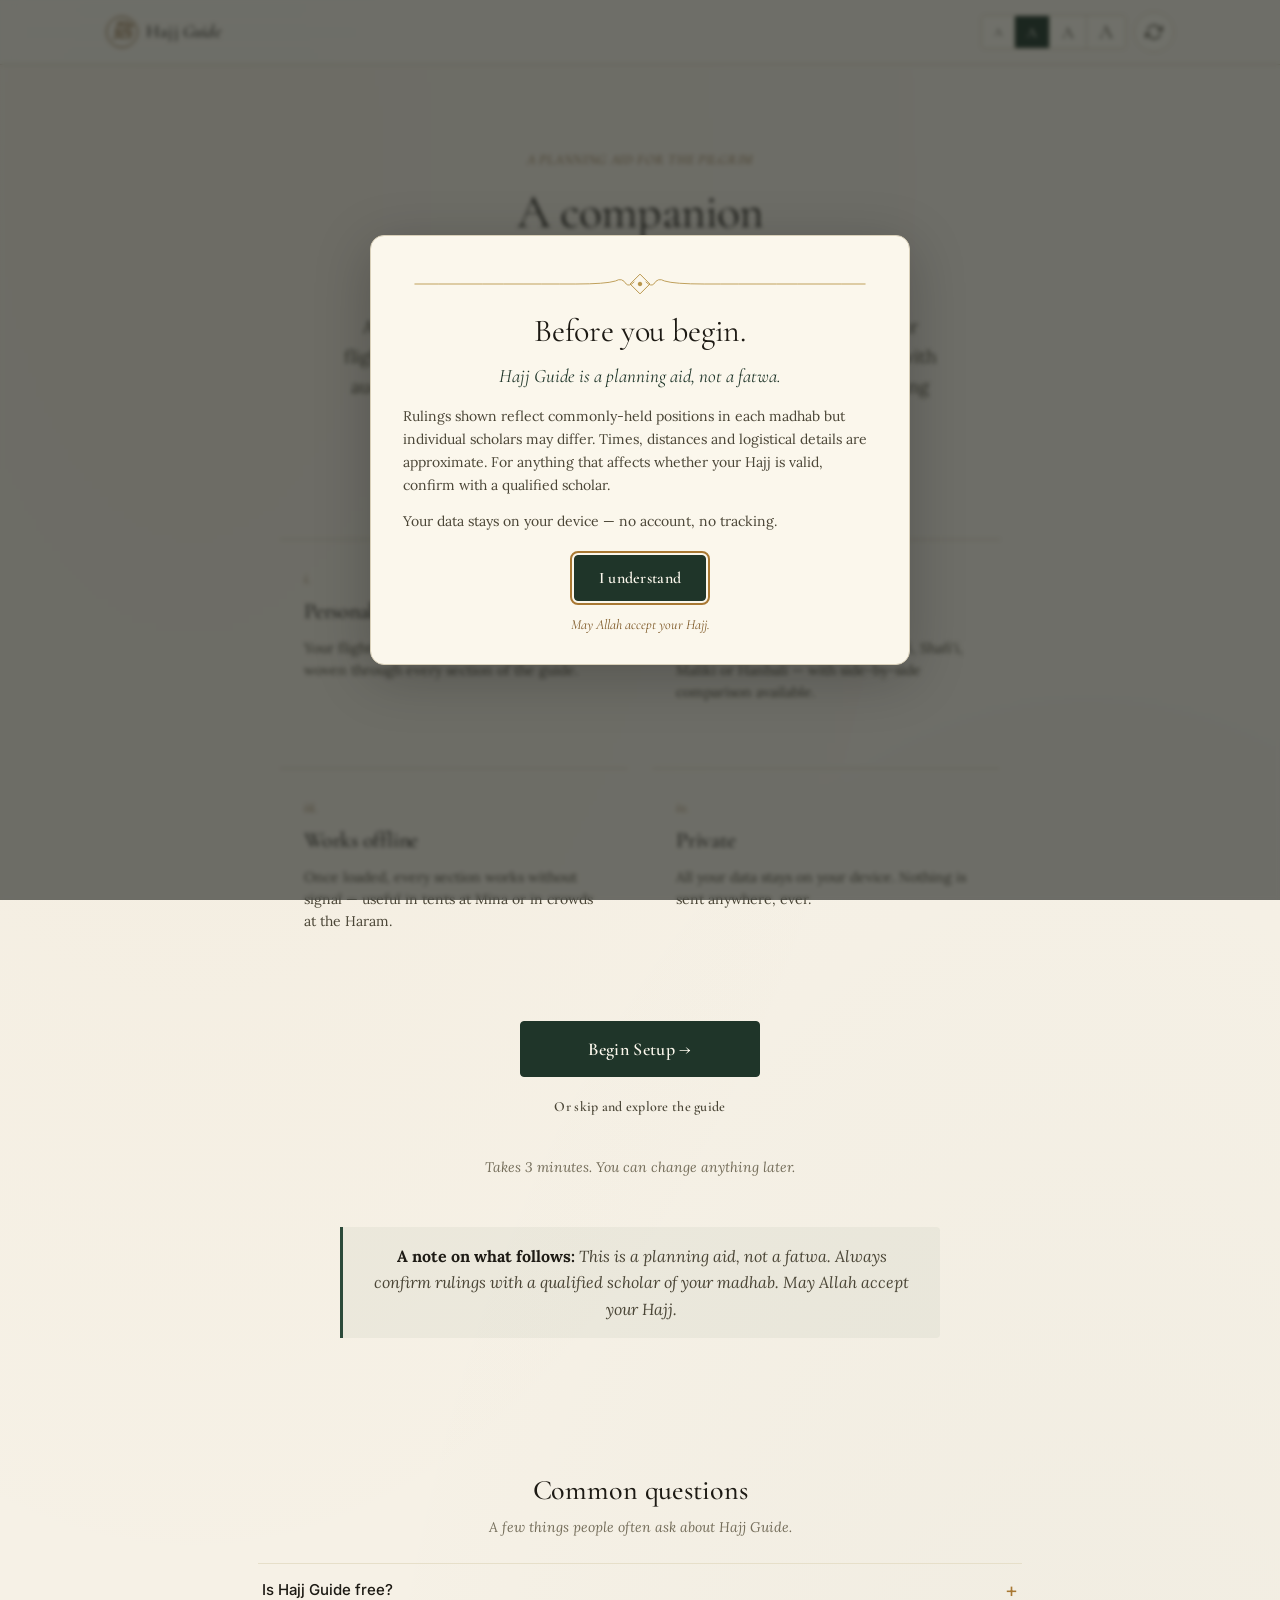
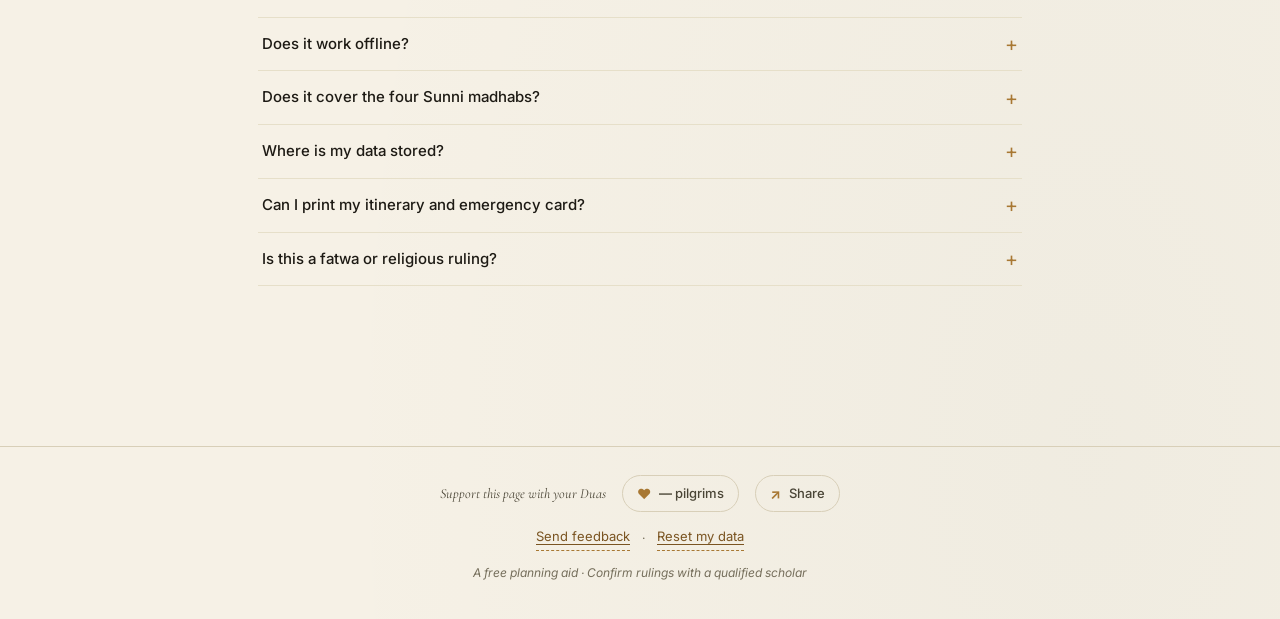
==== commit 4c34a6ff: "v3.11: itinerary rebuilt with explicit rules" ====
--- a/index.html
+++ b/index.html
@@ -173,7 +173,14 @@
     </a>
     <div class="site-header__actions">
       <div id="fontsize-host" aria-label="Text size"></div>
-      <button class="header-refresh-link" id="btn-refresh-content" type="button" title="Force-refresh the page, bypassing all caches">Update content</button>
+      <button class="btn btn--icon" id="btn-refresh-content" type="button" aria-label="Update content" title="Update content — force-refresh the page bypassing all caches">
+        <svg width="18" height="18" viewBox="0 0 24 24" fill="none" stroke="currentColor" stroke-width="1.8" stroke-linecap="round" stroke-linejoin="round" aria-hidden="true">
+          <polyline points="23 4 23 10 17 10"></polyline>
+          <polyline points="1 20 1 14 7 14"></polyline>
+          <path d="M3.51 9a9 9 0 0 1 14.85-3.36L23 10"></path>
+          <path d="M20.49 15a9 9 0 0 1-14.85 3.36L1 14"></path>
+        </svg>
+      </button>
     </div>
   </div>
 </header>
--- a/css/styles.css
+++ b/css/styles.css
@@ -4690,55 +4690,3 @@
 @media print {
   .itinerary-cta { display: none !important; }
 }
-
-/* =============================================================
-   v3.10 — Header "Update content" link
-   Subtle text-style link in the site header. Lets the user force
-   a fresh fetch when they suspect they're seeing stale content.
-   Not a prominent button — sits modestly between the (i) icon
-   and the print icon.
-   ============================================================= */
-
-.header-refresh-link {
-  background: transparent;
-  border: none;
-  padding: 6px 10px;
-  font-family: 'Inter', sans-serif;
-  font-size: 12px;
-  letter-spacing: 0.02em;
-  color: var(--ink-mute);
-  cursor: pointer;
-  border-radius: 6px;
-  transition: color 0.15s, background 0.15s;
-  white-space: nowrap;
-}
-
-.header-refresh-link:hover {
-  color: var(--ink);
-  background: rgba(0, 0, 0, 0.03);
-}
-
-.header-refresh-link:focus-visible {
-  outline: 2px solid var(--green);
-  outline-offset: 2px;
-}
-
-/* On narrow screens, hide the text and rely on the (i) icon's tooltip
-   to surface the function. Saves space in a busy header. */
-@media (max-width: 540px) {
-  .header-refresh-link {
-    /* Show only an icon-style indicator on small screens — a circular
-       arrow Unicode glyph. Keeps the action accessible without crowding. */
-    font-size: 0;
-    padding: 6px 8px;
-  }
-  .header-refresh-link::before {
-    content: '↻';
-    font-size: 18px;
-    line-height: 1;
-  }
-}
-
-@media print {
-  .header-refresh-link { display: none !important; }
-}
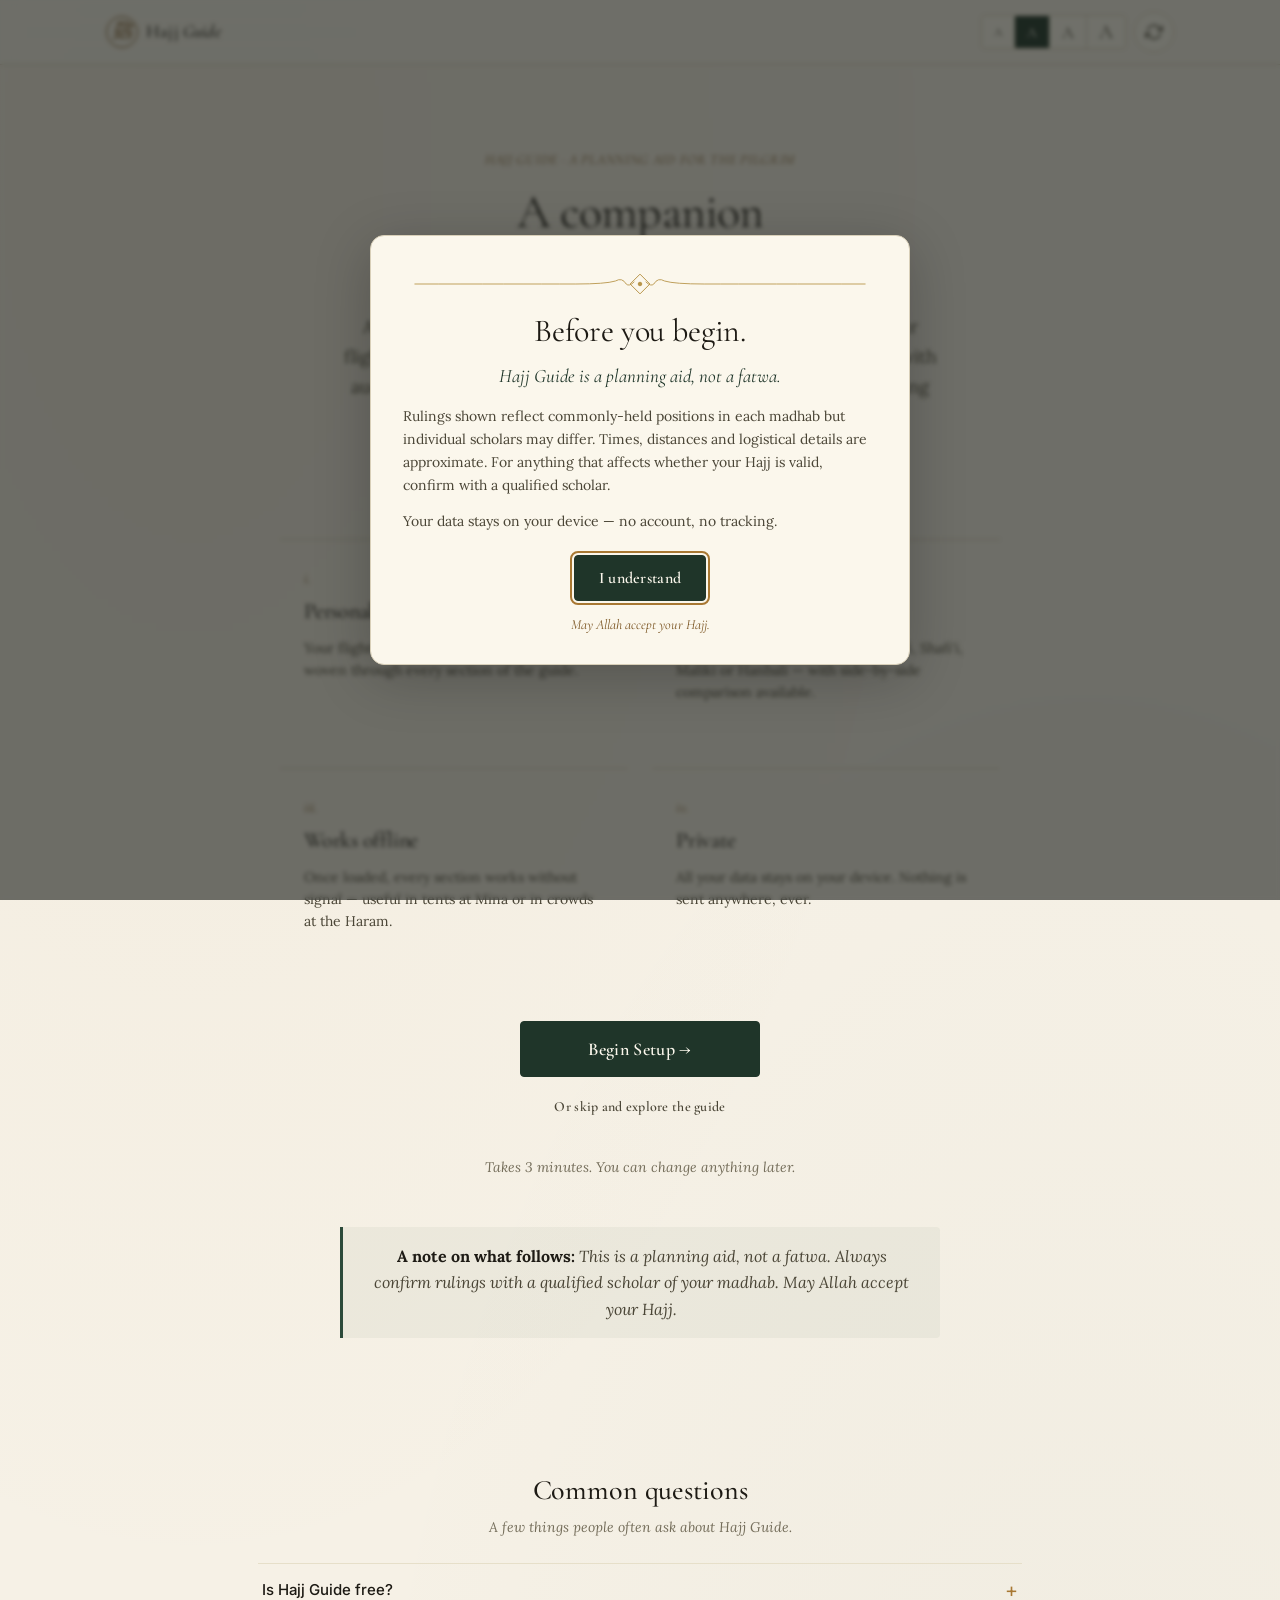
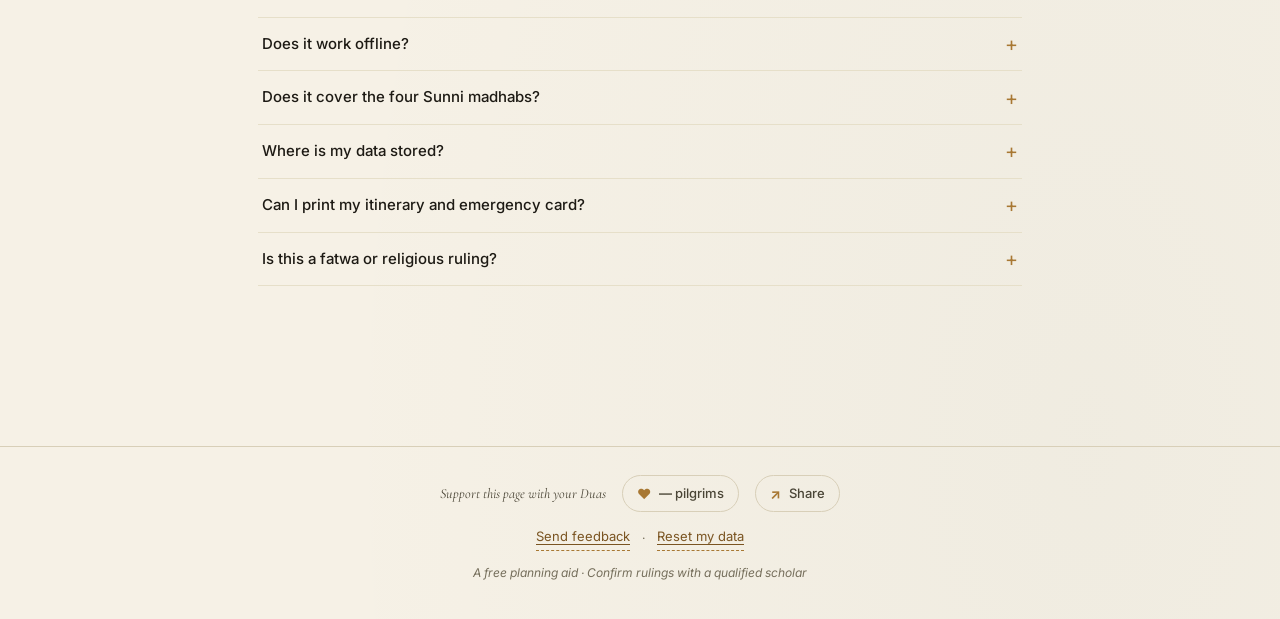
==== commit 5353091e: "v3.16: SEO refinements" ====
--- a/index.html
+++ b/index.html
@@ -41,10 +41,34 @@
   "@context": "https://schema.org",
   "@graph": [
     {
+      "@type": "Organization",
+      "@id": "https://hajjguide.net/#organization",
+      "name": "Hajj Guide",
+      "url": "https://hajjguide.net/",
+      "logo": {
+        "@type": "ImageObject",
+        "url": "https://hajjguide.net/icons/icon-512.png",
+        "width": 512,
+        "height": 512
+      },
+      "description": "A free, non-commercial Hajj companion for Muslim pilgrims, built and maintained as sadaqah jariyah."
+    },
+    {
+      "@type": "WebSite",
+      "@id": "https://hajjguide.net/#website",
+      "url": "https://hajjguide.net/",
+      "name": "Hajj Guide",
+      "description": "Free personalised Hajj companion: day-by-day itinerary, duas, rulings by madhab, packing checklist.",
+      "publisher": { "@id": "https://hajjguide.net/#organization" },
+      "inLanguage": "en"
+    },
+    {
       "@type": "WebApplication",
       "@id": "https://hajjguide.net/#webapp",
       "name": "Hajj Guide",
       "url": "https://hajjguide.net/",
+      "publisher": { "@id": "https://hajjguide.net/#organization" },
+      "isPartOf": { "@id": "https://hajjguide.net/#website" },
       "description": "A free, personalised Hajj companion built around your flight dates and madhab. Day-by-day itinerary, duas with audio, rulings, packing checklist, journal, printable emergency card. Works offline.",
       "applicationCategory": "TravelApplication",
       "operatingSystem": "Any",
@@ -191,7 +215,7 @@
     <!-- Pre-onboarding intro (hidden once user clicks Begin) -->
     <section id="intro" class="intro">
       <div class="intro__inner">
-        <span class="eyebrow">A planning aid for the pilgrim</span>
+        <span class="eyebrow">Hajj Guide · A planning aid for the pilgrim</span>
         <h1 class="display-1">A companion<br><em>for the journey of a lifetime.</em></h1>
         <p class="lead">
           A personalised guide to your Hajj — built around your dates, your flights, your madhab, your accommodation. Comprehensive duas with audio, day-by-day itinerary, packing checklist and notes. Everything works offline once loaded.
--- a/css/styles.css
+++ b/css/styles.css
@@ -942,16 +942,101 @@
   font-family: 'Cormorant Garamond', Georgia, serif;
   font-style: italic;
   text-align: center;
+  /* v3.12 — More readable: bigger, darker, more line-height. Previous
+     14px / --ink-soft was too pale on the cream card — easy to miss. */
+  font-size: 16px;
+  color: var(--ink);
+  opacity: 0.78;
+  line-height: 1.6;
+  margin: var(--space-4) auto 0;
+  padding-top: var(--space-3);
+  border-top: 1px solid var(--rule);
+  max-width: 560px;
+}
+.journey-hero__caption em {
+  color: var(--ink);
+  opacity: 1;
+  font-style: italic;
+  font-weight: 600;
+}
+
+/* v3.12 — Refreshed SVG-internal text classes for the new graphic.
+   Bigger, darker, more breathing room. */
+.jh-title-v2 {
+  font-family: 'Cormorant Garamond', Georgia, serif;
+  font-size: 26px;
+  font-weight: 500;
+  fill: #1a1d1a;
+  letter-spacing: 0.01em;
+}
+.jh-subtitle-v2 {
+  font-family: 'Inter', sans-serif;
+  font-size: 11px;
+  font-weight: 500;
+  fill: #8a8d85;
+  letter-spacing: 0.18em;
+  text-transform: uppercase;
+}
+.jh-region-v2 {
+  font-family: 'Cormorant Garamond', Georgia, serif;
+  font-size: 22px;
+  font-weight: 500;
+  fill: #1a1d1a;
+}
+.jh-pin-v2 {
+  font-family: 'Inter', sans-serif;
+  font-size: 12px;
+  font-weight: 500;
+  fill: #2d322d;
+}
+.jh-pin-sub-v2 {
+  font-family: 'Inter', sans-serif;
+  font-size: 10px;
+  fill: #6e716a;
+}
+.jh-path-label-v2 {
+  font-family: 'Cormorant Garamond', Georgia, serif;
   font-size: 14px;
-  color: var(--ink-soft);
-  line-height: 1.55;
-  margin: var(--space-3) auto 0;
-  max-width: 560px;
-}
-.journey-hero__caption em {
-  color: var(--ink);
   font-style: italic;
   font-weight: 500;
+  fill: #8c6f33;
+}
+.jh-path-sublabel-v2 {
+  font-family: 'Inter', sans-serif;
+  font-size: 9px;
+  font-style: italic;
+  fill: #b8954a;
+  letter-spacing: 0.04em;
+}
+/* v3.13b — Distances reference panel. Subtle bordered fact-box in the top-
+   left of the journey graphic. Tabular layout: locations in serif on the
+   left, distances in italic brass on the right. */
+.jh-panel-title {
+  font-family: 'Inter', sans-serif;
+  font-size: 9.5px;
+  font-weight: 600;
+  letter-spacing: 0.18em;
+  fill: #6e716a;
+}
+.jh-panel-row {
+  font-family: 'Cormorant Garamond', Georgia, serif;
+  font-size: 13px;
+  font-weight: 500;
+  fill: #2d322d;
+}
+.jh-panel-val {
+  font-family: 'Cormorant Garamond', Georgia, serif;
+  font-size: 13px;
+  font-style: italic;
+  font-weight: 600;
+  fill: #8c6f33;
+}
+.jh-day-v2 text {
+  font-family: 'Cormorant Garamond', Georgia, serif;
+  font-size: 12px;
+  font-style: italic;
+  font-weight: 600;
+  fill: #a85d3c;
 }
 
 /* SVG-internal text classes used by renderJourneyMapHero() */
@@ -4690,3 +4775,96 @@
 @media print {
   .itinerary-cta { display: none !important; }
 }
+
+/* =============================================================
+   v3.14 — DUA AUDIO BUTTON
+   Tiny circular play button shown inline next to a dua's
+   transliteration line, when the dua has audioUrl set in data.
+   States are driven by data-state= set by the DuaAudio module.
+   ============================================================= */
+
+.dua-audio-btn {
+  display: inline-flex;
+  align-items: center;
+  justify-content: center;
+  width: 28px;
+  height: 28px;
+  padding: 0;
+  /* Within .dua-card__header (align-items: flex-start), nudge the button
+     down a touch so its centre aligns with the title's text baseline. */
+  margin: 2px 0 0 8px;
+  vertical-align: middle;
+  flex: 0 0 auto;
+  background: var(--paper);
+  color: var(--green-deep);
+  border: 1px solid var(--rule);
+  border-radius: 50%;
+  cursor: pointer;
+  transition: background-color 0.15s, color 0.15s, border-color 0.15s, transform 0.1s;
+  position: relative;
+}
+
+.dua-audio-btn:hover {
+  background: var(--green-deep);
+  color: var(--paper);
+  border-color: var(--green-deep);
+}
+.dua-audio-btn:active {
+  transform: scale(0.94);
+}
+.dua-audio-btn:focus-visible {
+  outline: 2px solid var(--green);
+  outline-offset: 2px;
+}
+
+/* Show only the right SVG for the current state. The other is hidden. */
+.dua-audio-btn .dua-audio-btn__pause,
+.dua-audio-btn .dua-audio-btn__spinner {
+  display: none;
+}
+
+/* Playing → show pause icon, hide play */
+.dua-audio-btn[data-state="playing"] {
+  background: var(--green-deep);
+  color: var(--paper);
+  border-color: var(--green-deep);
+}
+.dua-audio-btn[data-state="playing"] .dua-audio-btn__play     { display: none; }
+.dua-audio-btn[data-state="playing"] .dua-audio-btn__pause    { display: inline-block; }
+
+/* Paused → also show pause-state visual but with original idle background */
+.dua-audio-btn[data-state="paused"] {
+  background: var(--paper);
+  color: var(--green-deep);
+}
+.dua-audio-btn[data-state="paused"] .dua-audio-btn__play   { display: inline-block; }
+.dua-audio-btn[data-state="paused"] .dua-audio-btn__pause  { display: none; }
+
+/* Loading → spinner, no play/pause icon */
+.dua-audio-btn[data-state="loading"] .dua-audio-btn__play    { display: none; }
+.dua-audio-btn[data-state="loading"] .dua-audio-btn__pause   { display: none; }
+.dua-audio-btn[data-state="loading"] .dua-audio-btn__spinner { display: inline-block; }
+
+.dua-audio-btn__spinner {
+  width: 12px;
+  height: 12px;
+  border: 1.6px solid var(--rule);
+  border-top-color: var(--green-deep);
+  border-radius: 50%;
+  animation: duaAudioSpin 0.8s linear infinite;
+}
+
+@keyframes duaAudioSpin {
+  to { transform: rotate(360deg); }
+}
+
+/* Error state — soft crimson hint, doesn't shout */
+.dua-audio-btn[data-state="error"] {
+  color: var(--crimson, #a85d3c);
+  border-color: var(--crimson, #a85d3c);
+  background: var(--paper);
+}
+
+@media print {
+  .dua-audio-btn { display: none !important; }
+}
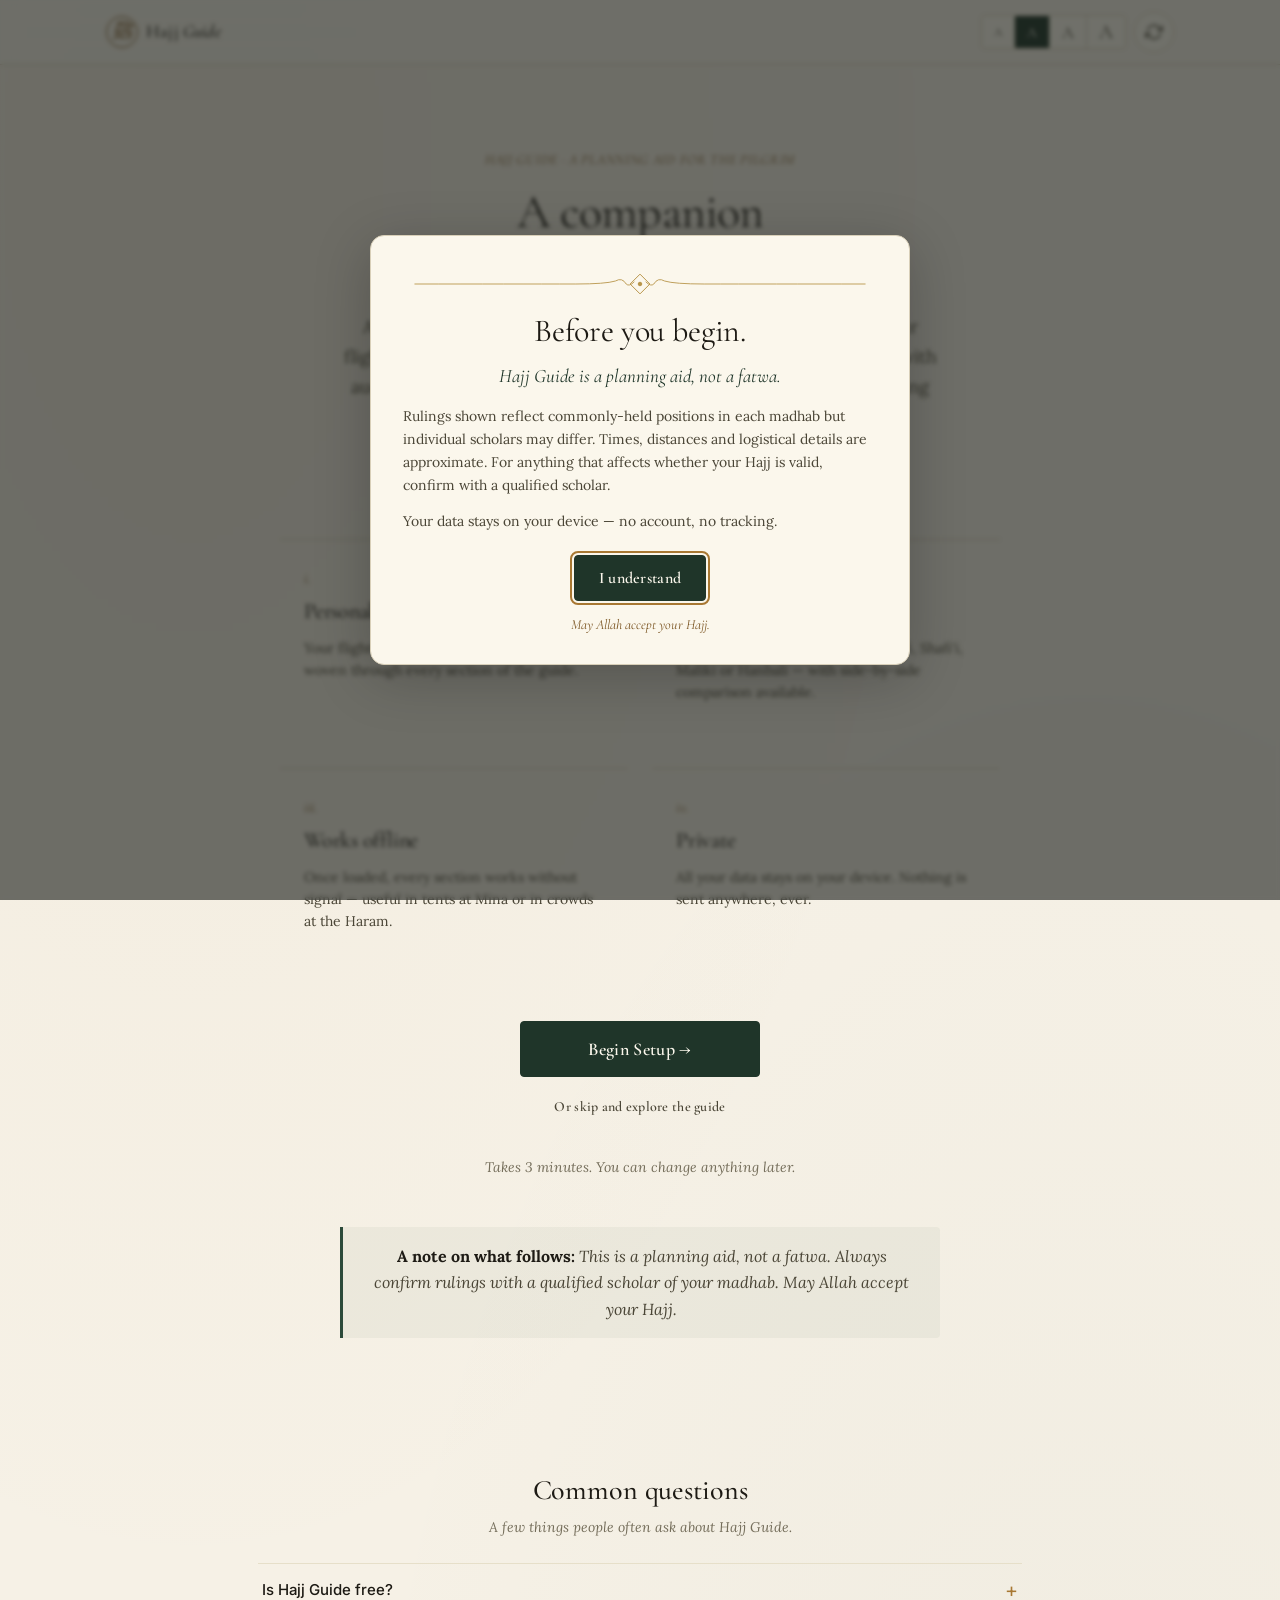
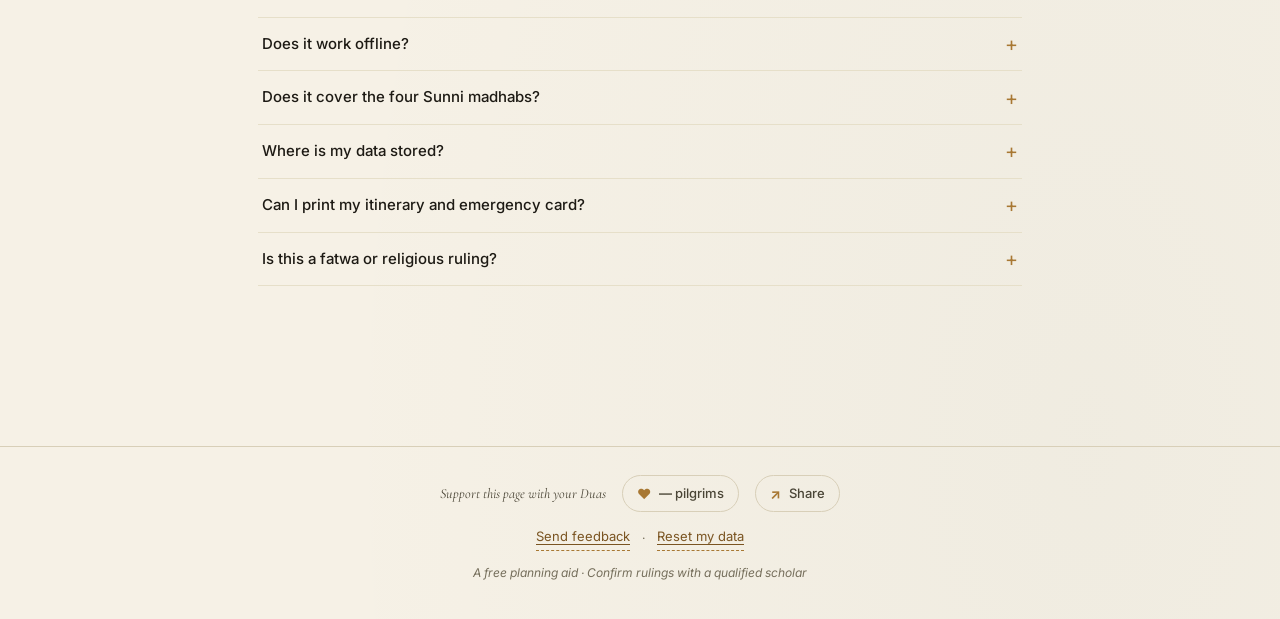
==== commit cfe4169a: "v3.18: Cloudflare Web Analytics activated" ====
--- a/index.html
+++ b/index.html
@@ -9,6 +9,9 @@
 <meta name="description" content="A free, personalised Hajj companion built around your flight dates and madhab. Day-by-day itinerary, duas with audio, rulings (Hanafi, Shafi'i, Maliki, Hanbali), packing checklist, journal, printable emergency card. Works offline. No sign-up required.">
 <meta name="keywords" content="hajj, hajj guide, umrah, hajj itinerary, hajj duas, hajj rulings, madhab, hanafi, shafi'i, maliki, hanbali, ziyarat, mecca, medina, makkah, madinah, hajj planner, hajj companion, hajj app, free hajj guide">
 <meta name="author" content="Hajj Guide">
+
+<!-- Google Search Console site verification (added v3.17). -->
+<meta name="google-site-verification" content="S1sP-zF4UGsZ2yN8FBxiu0LZm8CcgU8STk7cgyJcPFA">
 <meta name="robots" content="index, follow, max-image-preview:large">
 <meta name="googlebot" content="index, follow">
 
@@ -453,14 +456,11 @@
 })();
 </script>
 
-<!--
-  v2.1 — Cloudflare Web Analytics
-  After enabling Web Analytics on hajjguide.net in the Cloudflare dashboard
-  (Analytics → Web Analytics → Add a site), copy the beacon token they
-  give you and uncomment the line below, replacing YOUR_BEACON_TOKEN.
-  Privacy-first, no cookies, no PII.
--->
-<!-- <script defer src="https://static.cloudflareinsights.com/beacon.min.js" data-cf-beacon='{"token": "YOUR_BEACON_TOKEN"}'></script> -->
+<!-- Cloudflare Web Analytics — activated v3.18.
+     Privacy-first: no cookies, no PII, no fingerprinting. Token issued by
+     Cloudflare for the hajjguide.net property. Loaded via defer so it
+     never blocks render. -->
+<script defer src="https://static.cloudflareinsights.com/beacon.min.js" data-cf-beacon='{"token": "9c1cd94d6ae34a65afae7d901a5f010b"}'></script>
 
 </body>
 </html>
